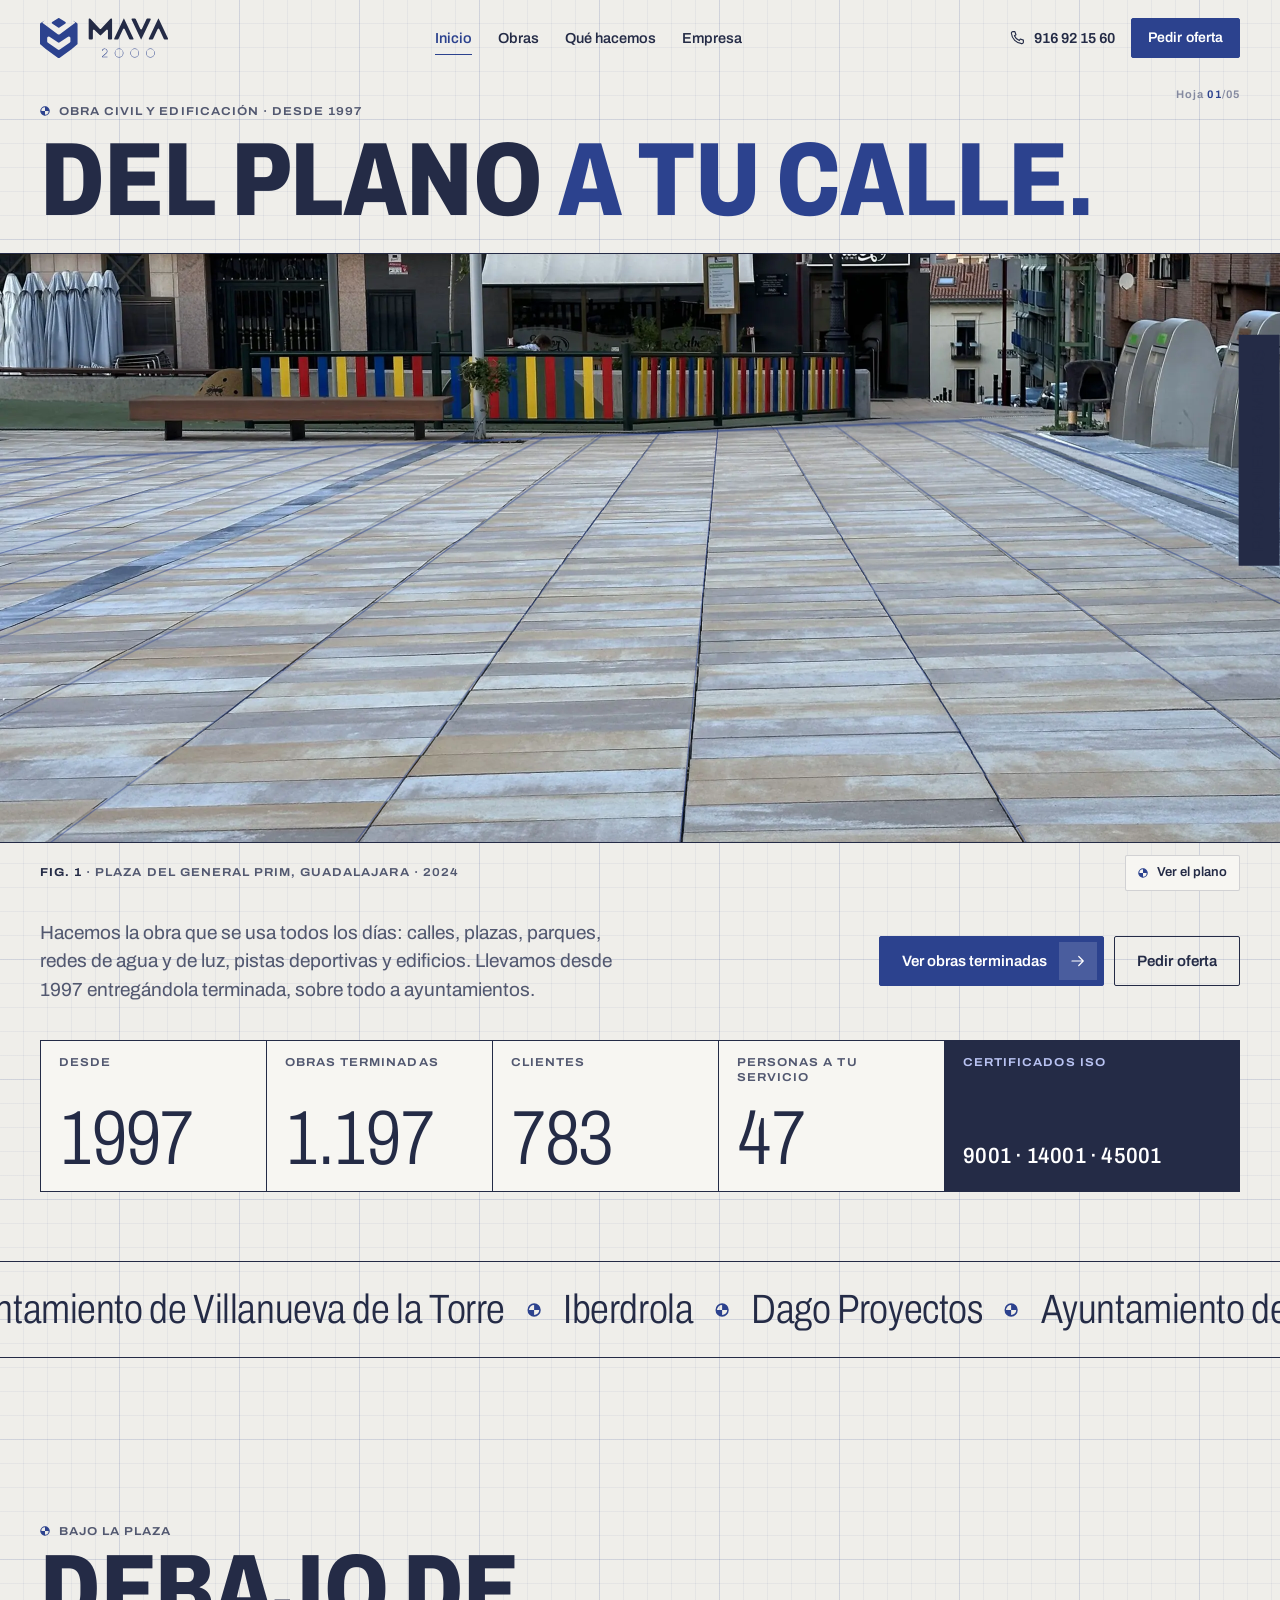
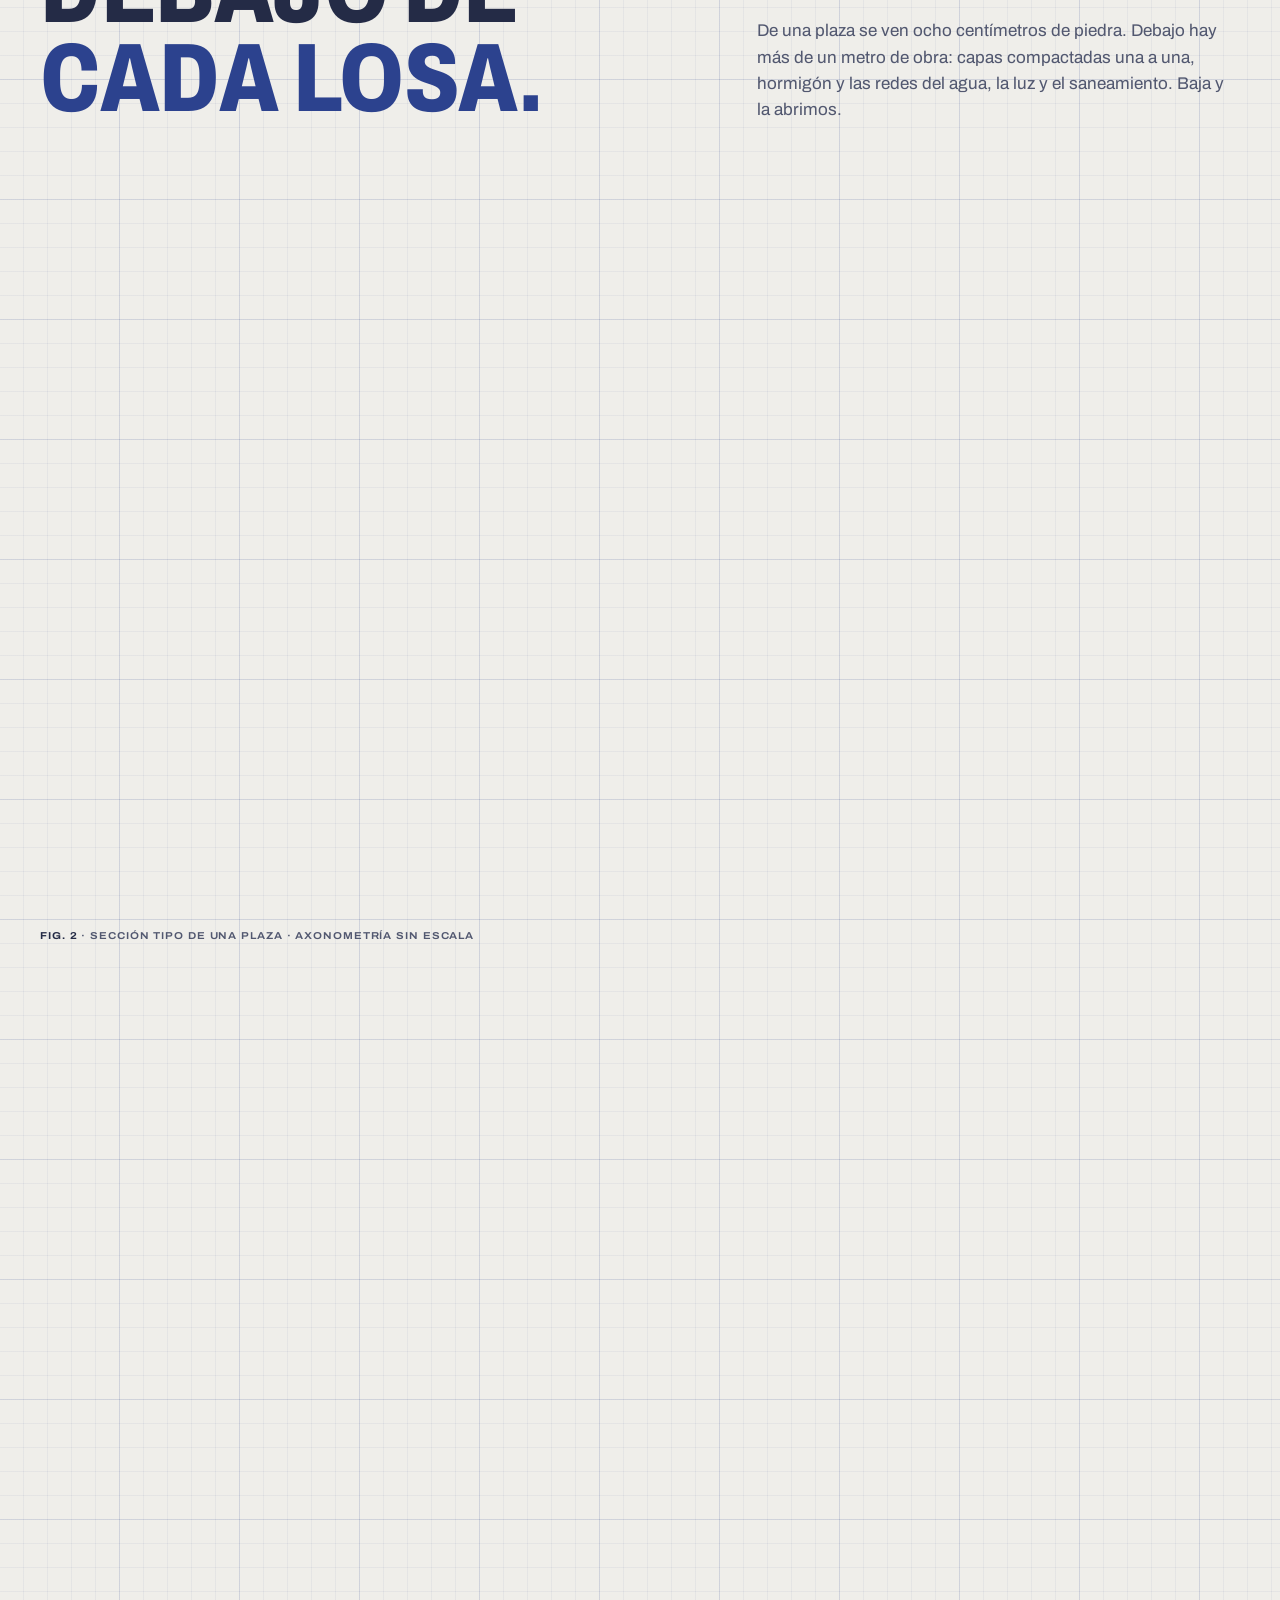
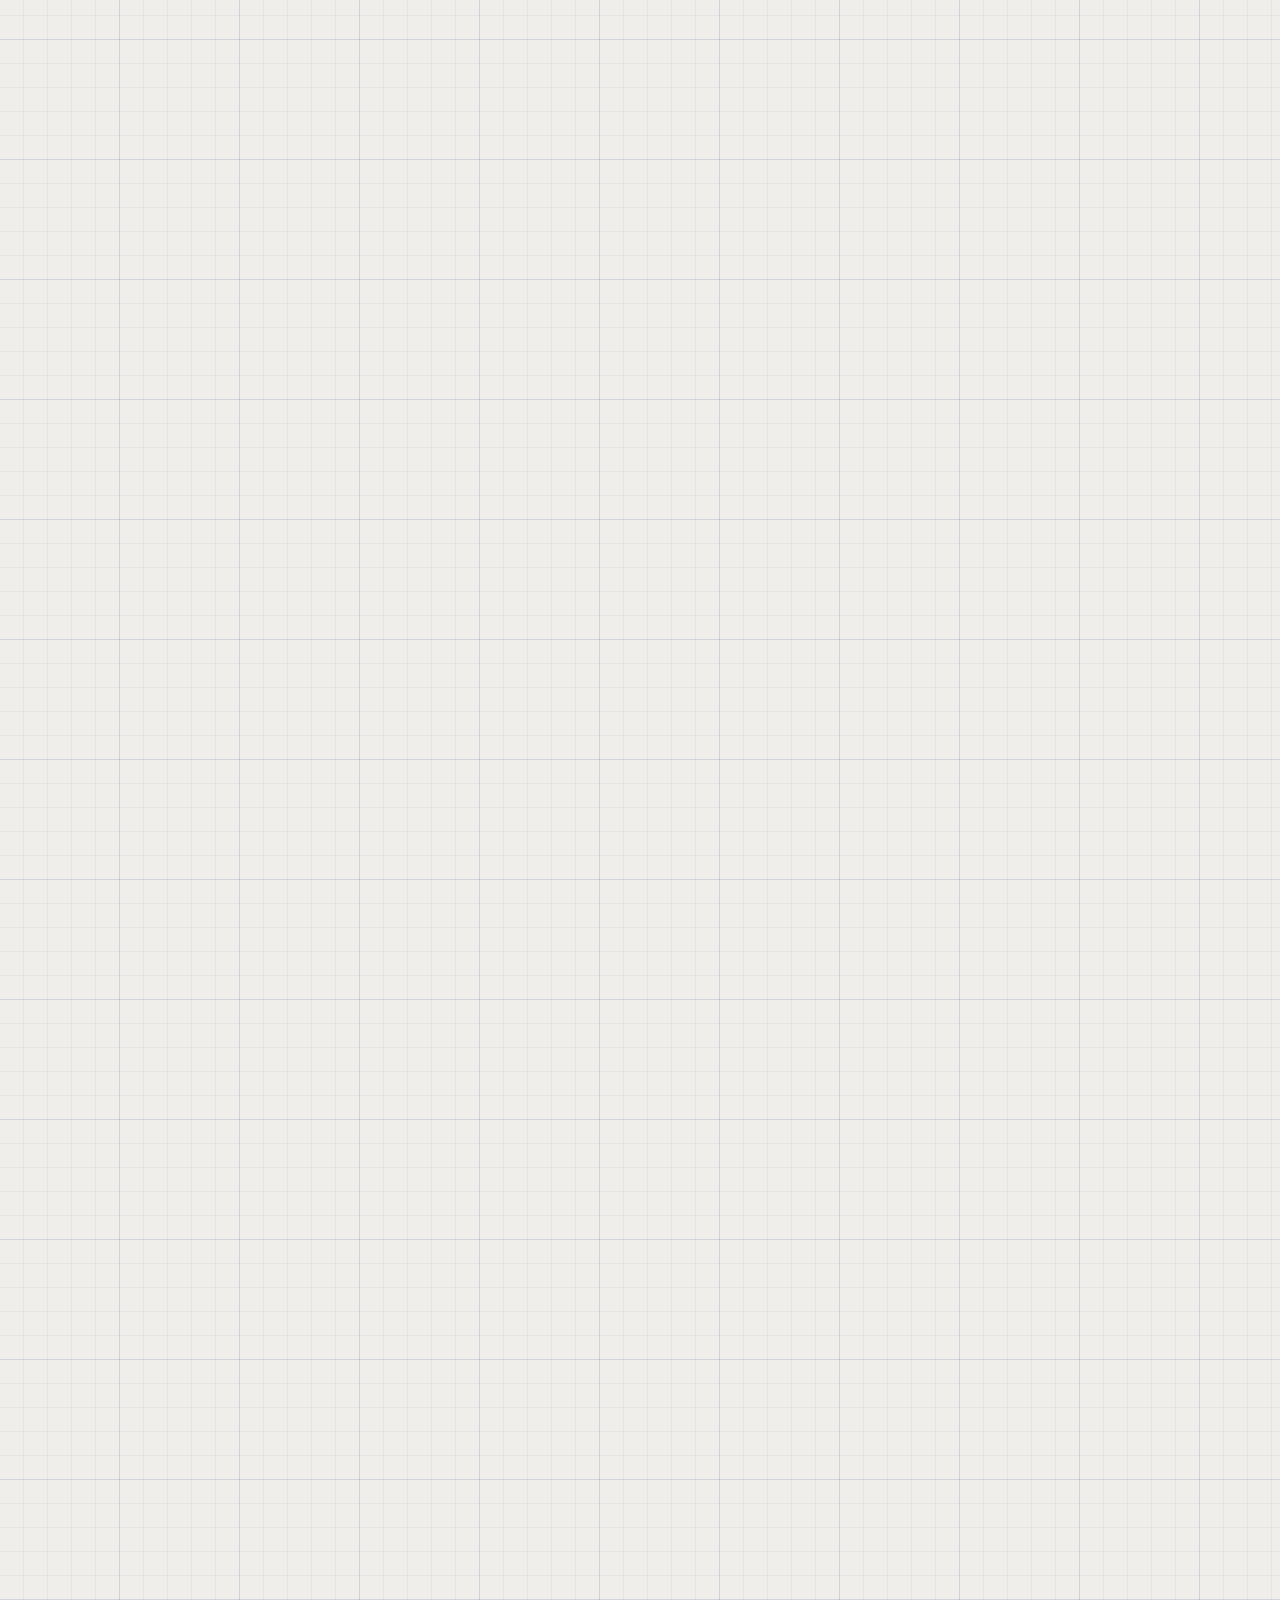
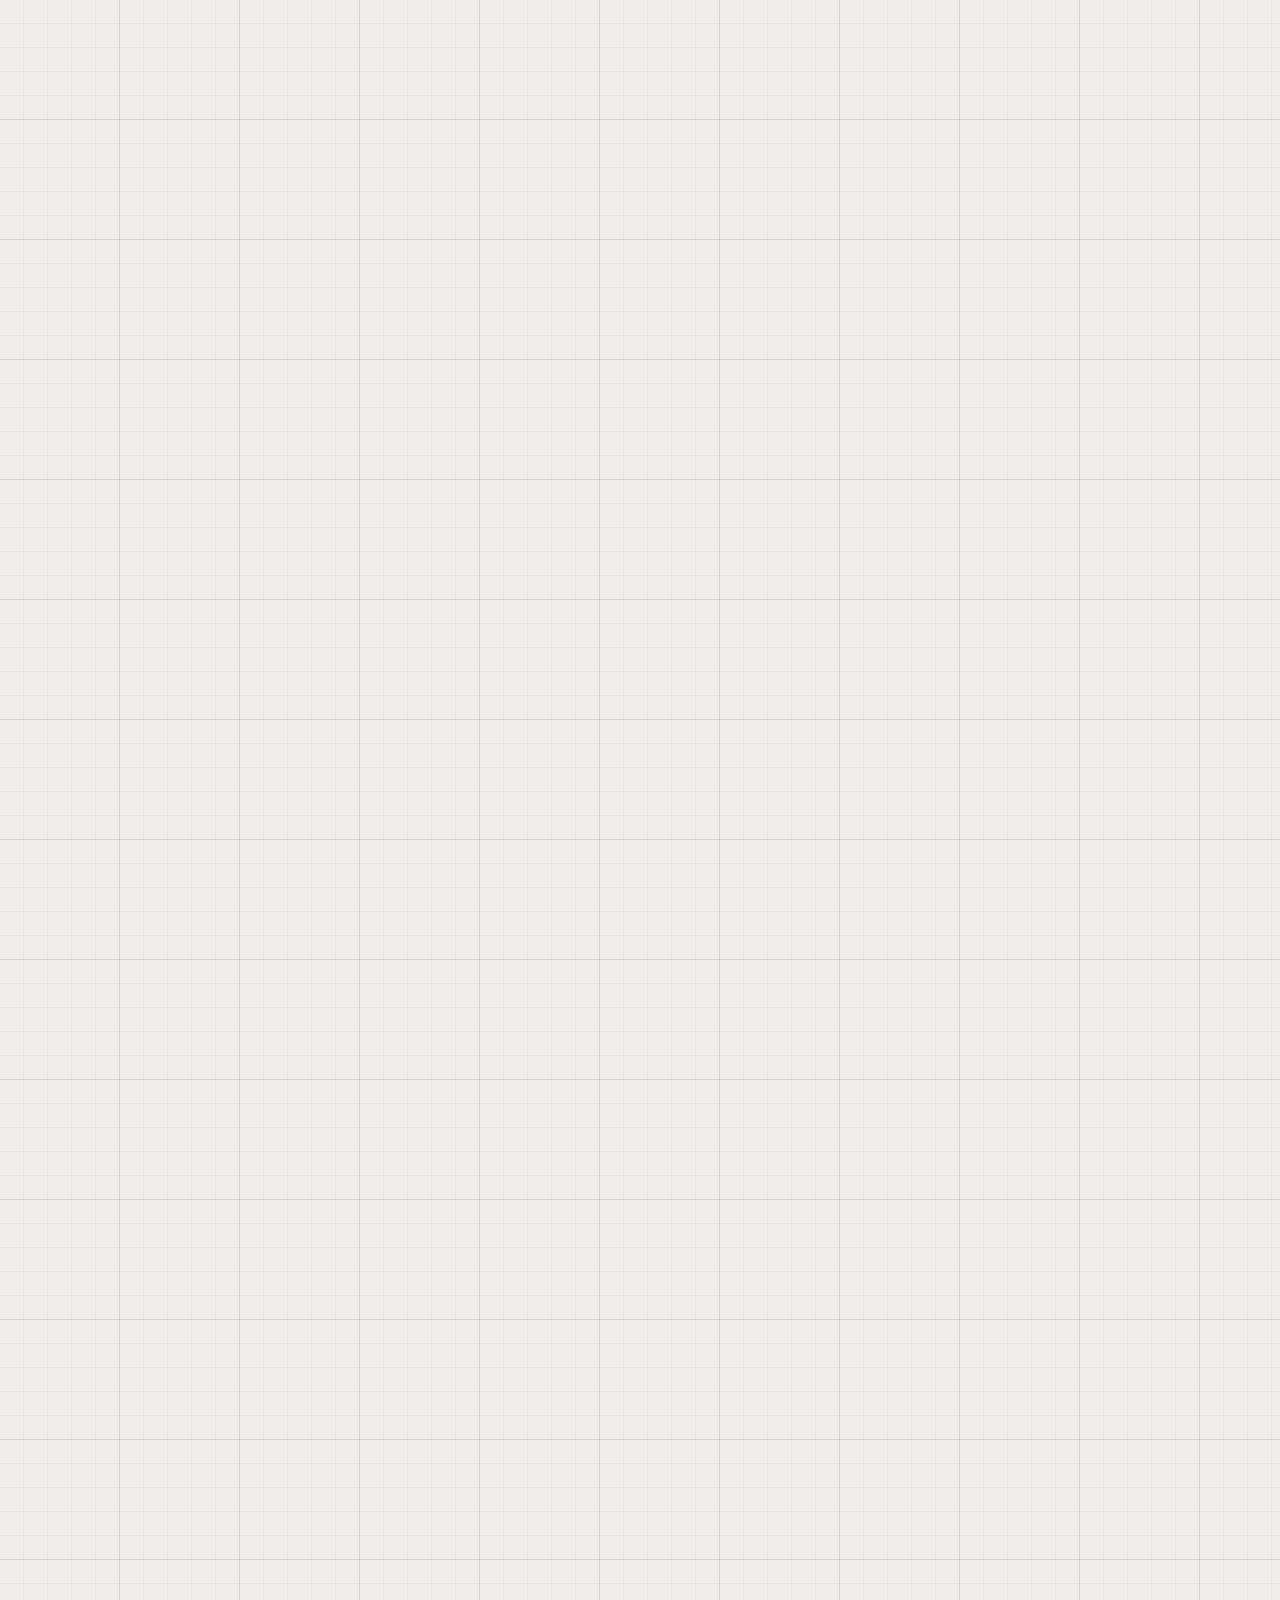
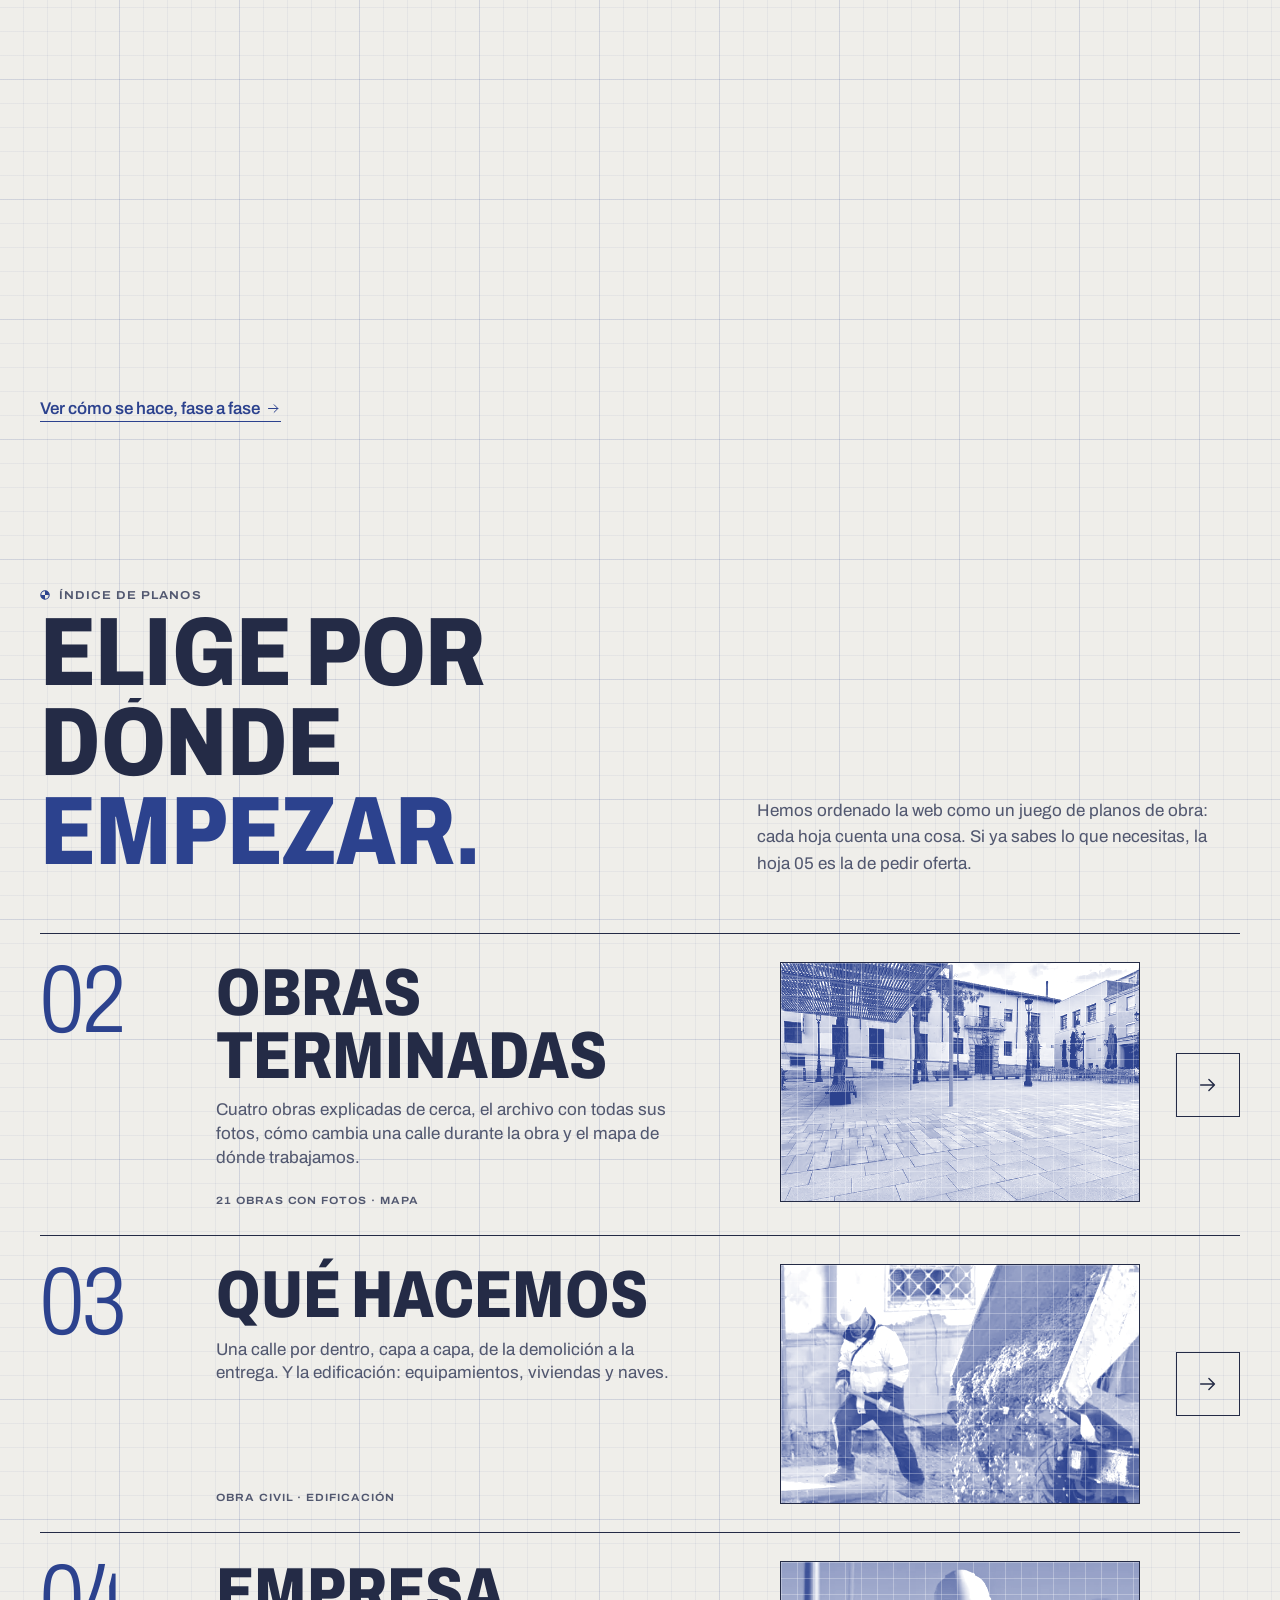
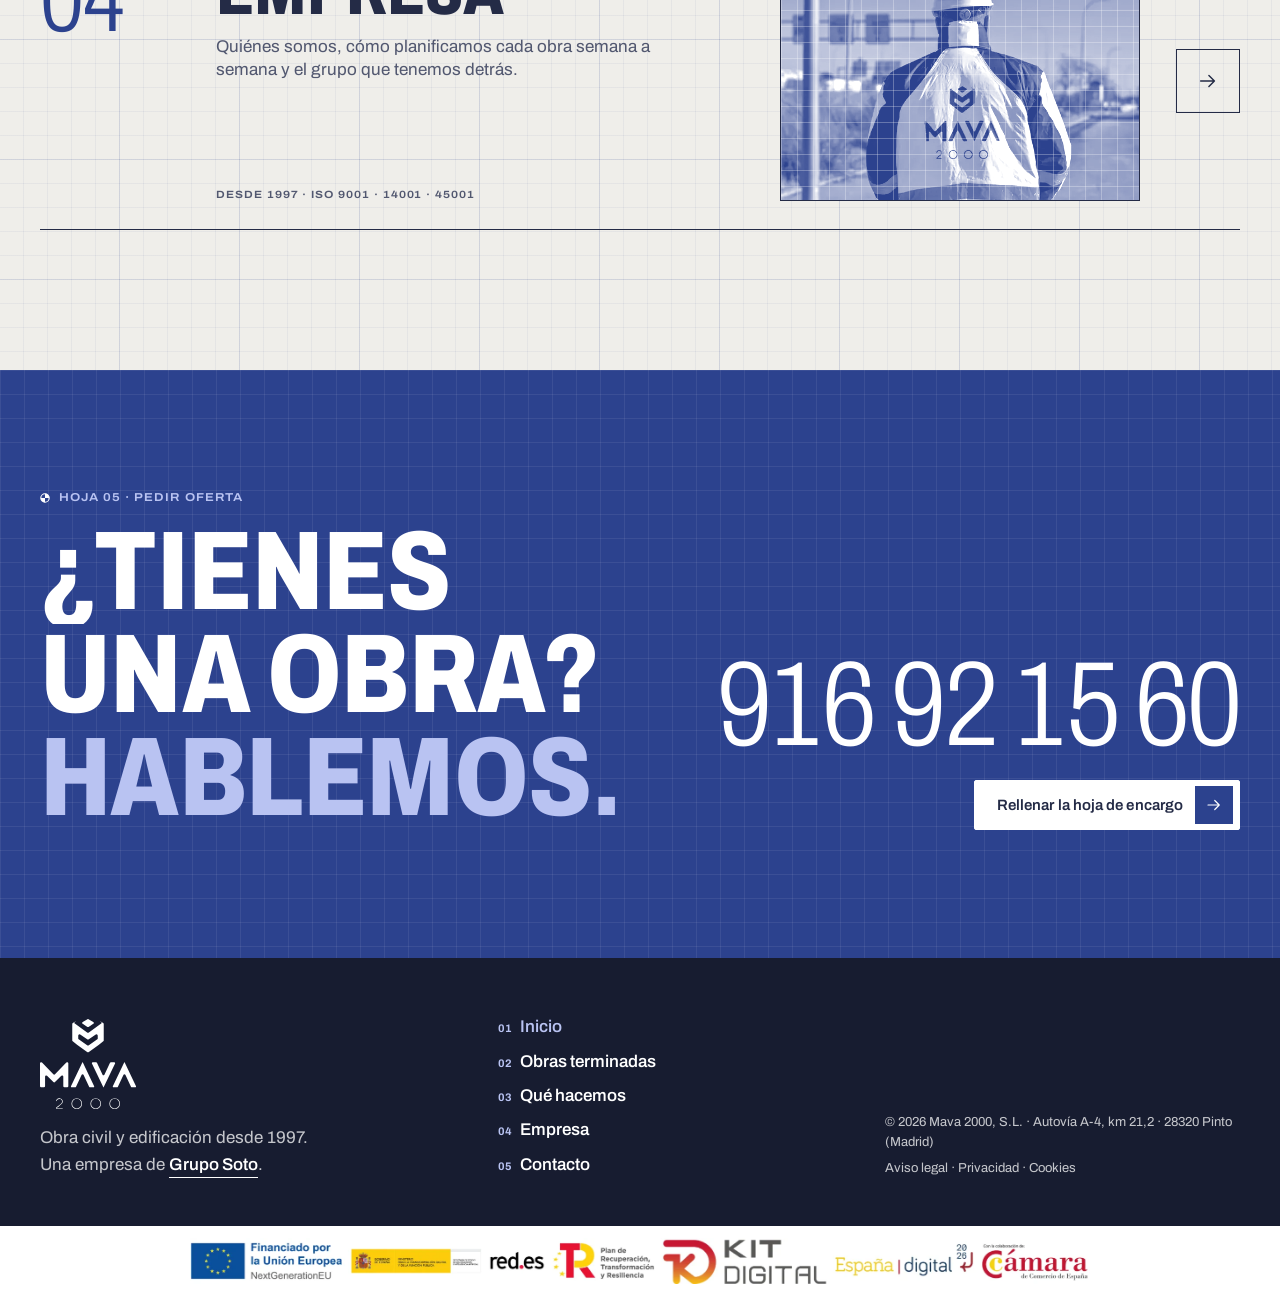
==== index.html @ c4755d5b "Versión de prueba de la web de Mava 2000 (8821bcc)" ====
<!doctype html>
<html lang="es">
<head>
  <meta charset="utf-8">
  <meta name="viewport" content="width=device-width, initial-scale=1, viewport-fit=cover">
  <meta name="robots" content="noindex, nofollow">
  <title>Obra civil y edificación desde 1997 | Mava 2000</title>
  <meta name="description" content="Constructora de obra civil y edificación desde 1997: urbanización de calles y plazas, redes de agua y electricidad, parques, instalaciones deportivas y edificios. Más de 1.197 obras terminadas. ISO 9001, 14001 y 45001.">
  <meta name="theme-color" content="#EFEEEA">
  <script>
    // Enlaces de cuando la web era una sola página (mava2000.es/#obras…): llevan a su hoja nueva
    (function () {
      var h = { obras: 'obras.html', relacion: 'obras.html#relacion', cambio: 'obras.html#cambio', donde: 'obras.html#donde', calle: 'servicios.html', edificacion: 'servicios.html#edificacion', mava: 'empresa.html', metodo: 'empresa.html#metodo', grupo: 'empresa.html#grupo', contacto: 'contacto.html' }[location.hash.slice(1)];
      if (h) location.replace(h);
    })();
  </script>
  <meta property="og:type" content="website">
  <meta property="og:locale" content="es_ES">
  <meta property="og:site_name" content="Mava 2000">
  <meta property="og:url" content="https://grupo-soto.github.io/mava2000/">
  <meta property="og:title" content="Mava 2000 · Del plano a tu calle">
  <meta property="og:description" content="Obra civil y edificación desde 1997. Calles, plazas, parques, redes y edificios, sobre todo para ayuntamientos. Más de 1.197 obras terminadas.">
  <meta property="og:image" content="https://grupo-soto.github.io/mava2000/assets/img/og.jpg">
  <meta property="og:image:width" content="1200">
  <meta property="og:image:height" content="630">
  <meta name="twitter:card" content="summary_large_image">
  <link rel="icon" href="favicon.svg" type="image/svg+xml">
  <link rel="icon" href="favicon-32.png" sizes="32x32" type="image/png">
  <link rel="apple-touch-icon" href="apple-touch-icon.png">
  <link rel="manifest" href="site.webmanifest">
  <link rel="preload" href="assets/marca/fuentes/archivo-normal-latin.woff2" as="font" type="font/woff2" crossorigin>
  <link rel="preload" href="assets/img/portada-plaza-m.webp" as="image" media="(max-width: 1023px)">
  <link rel="preload" href="assets/img/portada-plaza.webp" as="image" media="(min-width: 1024px)">
  <link rel="stylesheet" href="assets/marca/fuentes/fuentes.css">
  <link rel="stylesheet" href="assets/marca/colores.css">
  <link rel="stylesheet" href="assets/css/style.css">
  <script>
    // Oculta lo que se anima al entrar solo si hay JS y movimiento; si app.js no arranca, todo se ve igual.
    if (!matchMedia('(prefers-reduced-motion: reduce)').matches) {
      document.documentElement.classList.add('anim');
      setTimeout(function () { if (!window.__rs) document.documentElement.classList.remove('anim'); }, 2500);
    }
  </script>
  <script type="application/ld+json">
  {
    "@context": "https://schema.org",
    "@type": "GeneralContractor",
    "@id": "https://mava2000.es/#empresa",
    "name": "Mava 2000",
    "legalName": "Mava 2000, S.L.",
    "taxID": "B81628687",
    "foundingDate": "1997",
    "url": "https://mava2000.es/",
    "logo": "https://mava2000.es/icono-512.png",
    "image": "https://mava2000.es/assets/img/og.jpg",
    "description": "Constructora de obra civil y edificación: urbanización y pavimentación, redes de abastecimiento, saneamiento y canalizaciones, parques y espacios públicos, instalaciones deportivas, demoliciones y edificación.",
    "telephone": "+34916921560",
    "email": "oficina.mava@gruposoto.net",
    "address": { "@type": "PostalAddress", "streetAddress": "Autovía A-4, km 21,200", "postalCode": "28320", "addressLocality": "Pinto", "addressRegion": "Madrid", "addressCountry": "ES" },
    "areaServed": [{ "@type": "AdministrativeArea", "name": "Comunidad de Madrid" }, { "@type": "AdministrativeArea", "name": "Provincia de Guadalajara" }],
    "parentOrganization": { "@type": "Organization", "name": "Grupo Soto", "url": "https://gruposoto.net/" },
    "hasCredential": [
      { "@type": "EducationalOccupationalCredential", "name": "ISO 9001 · Gestión de la calidad" },
      { "@type": "EducationalOccupationalCredential", "name": "ISO 14001 · Gestión ambiental" },
      { "@type": "EducationalOccupationalCredential", "name": "ISO 45001 · Seguridad y salud en el trabajo" }
    ]
  }
  </script>
</head>
<body data-pagina="inicio">
  <a class="saltar" href="#contenido">Ir al contenido</a>

  <!-- parcial:iconos -->
  <svg width="0" height="0" style="position:absolute" aria-hidden="true">
    <symbol id="i-flecha" viewBox="0 0 24 24"><path d="M4 12h15M13 6l6 6-6 6" fill="none" stroke="currentColor" stroke-width="1.6" stroke-linecap="round" stroke-linejoin="round"/></symbol>
    <symbol id="i-abajo" viewBox="0 0 24 24"><path d="M12 4v15M6 13l6 6 6-6" fill="none" stroke="currentColor" stroke-width="1.6" stroke-linecap="round" stroke-linejoin="round"/></symbol>
    <symbol id="i-fuera" viewBox="0 0 24 24"><path d="M8 16 16 8M9 8h7v7" fill="none" stroke="currentColor" stroke-width="1.6" stroke-linecap="round" stroke-linejoin="round"/></symbol>
    <symbol id="i-cerrar" viewBox="0 0 24 24"><path d="m6 6 12 12M18 6 6 18" fill="none" stroke="currentColor" stroke-width="1.6" stroke-linecap="round"/></symbol>
    <symbol id="i-izq" viewBox="0 0 24 24"><path d="M20 12H5M11 6l-6 6 6 6" fill="none" stroke="currentColor" stroke-width="1.6" stroke-linecap="round" stroke-linejoin="round"/></symbol>
    <symbol id="i-tel" viewBox="0 0 24 24"><path d="M6.6 3.5h2.6l1.4 4.1-2 1.3a12 12 0 0 0 6.5 6.5l1.3-2 4.1 1.4v2.6A2 2 0 0 1 18.4 19.5 15.4 15.4 0 0 1 4.5 5.6a2 2 0 0 1 2.1-2.1Z" fill="none" stroke="currentColor" stroke-width="1.5" stroke-linejoin="round"/></symbol>
    <symbol id="i-correo" viewBox="0 0 24 24"><rect x="3.5" y="5.5" width="17" height="13" rx="1.5" fill="none" stroke="currentColor" stroke-width="1.5"/><path d="m4 6.5 8 6.5 8-6.5" fill="none" stroke="currentColor" stroke-width="1.5" stroke-linejoin="round"/></symbol>
    <symbol id="i-pin" viewBox="0 0 24 24"><path d="M12 21s-6.5-5.6-6.5-11A6.5 6.5 0 0 1 18.5 10c0 5.4-6.5 11-6.5 11Z" fill="none" stroke="currentColor" stroke-width="1.5" stroke-linejoin="round"/><circle cx="12" cy="10" r="2.3" fill="none" stroke="currentColor" stroke-width="1.5"/></symbol>
    <!-- diana de replanteo: el punto que marca el topógrafo en obra; va delante de las etiquetas -->
    <symbol id="i-diana" viewBox="0 0 10 10"><circle cx="5" cy="5" r="4.2" fill="none" stroke="currentColor" stroke-width="1.1"/><path d="M5 5V.8A4.2 4.2 0 0 1 9.2 5ZM5 5v4.2A4.2 4.2 0 0 1 .8 5Z" fill="currentColor"/></symbol>
  </svg>
  <!-- /parcial:iconos -->

  <!-- parcial:barra -->
  <header class="barra">
    <div class="barra__dentro">
      <a class="barra__logo" href="index.html" aria-label="Mava 2000, ir al inicio">
        <img src="assets/marca/logos/mava2000-horizontal.svg" alt="Mava 2000" width="150" height="40">
      </a>
      <nav class="barra__nav" aria-label="Páginas">
        <a href="index.html" aria-current="page">Inicio</a>
        <a href="obras.html">Obras</a>
        <a href="servicios.html">Qué hacemos</a>
        <a href="empresa.html">Empresa</a>
      </nav>
      <div class="barra__acciones">
        <a class="barra__tel" href="tel:+34916921560"><svg class="ico" aria-hidden="true"><use href="#i-tel"/></svg><span>916 92 15 60</span></a>
        <a class="boton boton--lleno boton--s barra__cta" href="contacto.html"><span class="boton__txt">Pedir oferta</span></a>
        <button class="barra__menu" type="button" aria-expanded="false" aria-controls="menu"><span class="barra__menu-txt">Menú</span><span class="barra__menu-ico" aria-hidden="true"><i></i><i></i></span></button>
      </div>
    </div>
    <div class="barra__hoja" aria-hidden="true">Hoja <span>01</span>/05</div>
  </header>
  <!-- /parcial:barra -->

  <!-- parcial:menu -->
  <div class="menu" id="menu" aria-hidden="true">
    <nav class="menu__links" aria-label="Menú">
      <a href="index.html" aria-current="page" data-menu-cerrar><span>01</span>Inicio</a>
      <a href="obras.html" data-menu-cerrar><span>02</span>Obras terminadas</a>
      <a href="servicios.html" data-menu-cerrar><span>03</span>Qué hacemos</a>
      <a href="empresa.html" data-menu-cerrar><span>04</span>Empresa</a>
    </nav>
    <div class="menu__pie">
      <a class="boton boton--lleno boton--ancho" href="contacto.html" data-menu-cerrar><span class="boton__txt">Pedir oferta</span><span class="boton__flecha"><svg class="ico" aria-hidden="true"><use href="#i-flecha"/></svg></span></a>
      <a class="menu__dato" href="tel:+34916921560"><svg class="ico" aria-hidden="true"><use href="#i-tel"/></svg>916 92 15 60</a>
      <a class="menu__dato" href="mailto:oficina.mava@gruposoto.net"><svg class="ico" aria-hidden="true"><use href="#i-correo"/></svg>oficina.mava@gruposoto.net</a>
    </div>
  </div>
  <!-- /parcial:menu -->

  <main id="contenido">
    <!-- ============ PORTADA · Del plano a tu calle ============ -->
    <section class="portada" id="inicio">
      <div class="marco portada__texto">
        <p class="etq" data-entra><svg class="diana" aria-hidden="true"><use href="#i-diana"/></svg>Obra civil y edificación · Desde 1997</p>
        <h1 class="tit portada__tit"><span class="portada__l" data-linea>Del plano</span> <span class="portada__l cob" data-linea>a tu calle.</span></h1>
      </div>

      <figure class="vista" data-vista>
        <div class="vista__lienzo">
          <img class="vista__foto" src="assets/img/portada-plaza.webp" srcset="assets/img/portada-plaza-m.webp 1440w, assets/img/portada-plaza.webp 2560w" sizes="100vw" width="2560" height="1920" fetchpriority="high"
            alt="Plaza del General Prim, en Guadalajara, recién terminada: pavimento de losa en bandas, pérgola, banco y zona infantil.">
          <canvas class="vista__plano" aria-hidden="true"></canvas>
        </div>
        <figcaption class="marco vista__pie">
          <span class="etq"><b>Fig. 1</b> · Plaza del General Prim, Guadalajara · 2024</span>
          <button class="vista__boton" type="button" data-vista-boton aria-pressed="false"><svg class="diana" aria-hidden="true"><use href="#i-diana"/></svg><span>Ver el plano</span></button>
        </figcaption>
      </figure>

      <div class="marco portada__pie">
        <p class="portada__intro" data-entra>Hacemos la obra que se usa todos los días: calles, plazas, parques, redes de agua y de luz, pistas deportivas y edificios. Llevamos desde 1997 entregándola terminada, sobre todo a ayuntamientos.</p>
        <div class="portada__ctas" data-entra>
          <a class="boton boton--lleno" href="obras.html"><span class="boton__txt">Ver obras terminadas</span><span class="boton__flecha"><svg class="ico" aria-hidden="true"><use href="#i-flecha"/></svg></span></a>
          <a class="boton" href="contacto.html"><span class="boton__txt">Pedir oferta</span></a>
        </div>
      </div>

      <!-- Cajetín: los datos de la empresa como la tabla de rotulación de un plano -->
      <dl class="marco cajetin" aria-label="Mava 2000 en cifras">
        <div class="cajetin__c"><dt class="etq">Desde</dt><dd class="cifra" data-cuenta="1997" data-desde="1997">1997</dd></div>
        <div class="cajetin__c"><dt class="etq">Obras terminadas</dt><dd class="cifra" data-cuenta="1197">1.197</dd></div>
        <div class="cajetin__c"><dt class="etq">Clientes</dt><dd class="cifra" data-cuenta="783">783</dd></div>
        <div class="cajetin__c"><dt class="etq">Personas a tu servicio</dt><dd class="cifra" data-cuenta="47">47</dd></div>
        <div class="cajetin__c cajetin__c--macizo"><dt class="etq">Certificados ISO</dt><dd class="cajetin__iso">9001 · 14001 · 45001</dd></div>
      </dl>

      <!-- Para quién trabajamos: corre sola y se acelera con el scroll -->
      <div class="confian" aria-label="Han confiado en nosotros">
        <p class="marco etq"><svg class="diana" aria-hidden="true"><use href="#i-diana"/></svg>Han confiado en nosotros</p>
        <div class="confian__cinta" data-cinta>
          <ul class="confian__fila">
            <li>Ayuntamiento de Guadalajara</li><li>Ayuntamiento de Boadilla del Monte</li><li>Ayuntamiento de Alcalá de Henares</li>
            <li>Ayuntamiento de Valdemorillo</li><li>Ayuntamiento de Villalbilla</li><li>Ayuntamiento de San Martín de la Vega</li>
            <li>Ayuntamiento de Orusco de Tajuña</li><li>Ayuntamiento de Buitrago del Lozoya</li><li>Ayuntamiento de Villanueva de la Torre</li>
            <li>Iberdrola</li><li>Dago Proyectos</li>
          </ul>
        </div>
      </div>
    </section>

    <!-- ============ BAJO LA PLAZA: la sección tipo en 3D, del plano a la obra y en despiece ============ -->
    <section class="bajo" id="bajo" aria-labelledby="bajo-tit">
      <header class="marco cab cab--fila">
        <div>
          <p class="etq cab__etq"><svg class="diana" aria-hidden="true"><use href="#i-diana"/></svg>Bajo la plaza</p>
          <h2 class="tit cab__tit" id="bajo-tit" data-titulo>Debajo de <span class="cob">cada losa.</span></h2>
        </div>
        <p class="cab__txt" data-entra>De una plaza se ven ocho centímetros de piedra. Debajo hay más de un metro de obra: capas compactadas una a una, hormigón y las redes del agua, la luz y el saneamiento. Baja y la abrimos.</p>
      </header>
      <div class="bajo__pista" data-bajo>
        <div class="bajo__fijo">
          <figure class="marco bajo__escena">
            <div class="bajo__lienzo" data-bajo-lienzo role="img" aria-label="Sección tipo de una plaza en axonometría: losa de granito, mortero, solera de hormigón, zahorra, relleno con las redes de saneamiento, agua, electricidad y telecomunicaciones, y terreno natural."></div>
            <svg class="bajo__lineas" data-bajo-lineas aria-hidden="true"></svg>
            <ol class="bajo__refs" data-bajo-refs aria-hidden="true"></ol>
            <img class="bajo__quieta" src="assets/img/bajo-despiece.webp" width="788" height="666" loading="lazy" decoding="async" alt="">
            <figcaption class="bajo__fig etq"><b>Fig. 2</b> · Sección tipo de una plaza · Axonometría sin escala</figcaption>
          </figure>
        </div>
      </div>
      <div class="marco bajo__pie">
        <a class="enlace" href="servicios.html">Ver cómo se hace, fase a fase<svg class="ico" aria-hidden="true"><use href="#i-flecha"/></svg></a>
      </div>
    </section>

    <!-- ============ ÍNDICE DE PLANOS: cada hoja es una página ============ -->
    <section class="indice" aria-labelledby="indice-tit">
      <header class="marco cab cab--fila">
        <div>
          <p class="etq cab__etq"><svg class="diana" aria-hidden="true"><use href="#i-diana"/></svg>Índice de planos</p>
          <h2 class="tit cab__tit" id="indice-tit" data-titulo>Elige por dónde <span class="cob">empezar.</span></h2>
        </div>
        <p class="cab__txt" data-entra>Hemos ordenado la web como un juego de planos de obra: cada hoja cuenta una cosa. Si ya sabes lo que necesitas, la hoja 05 es la de pedir oferta.</p>
      </header>
      <ol class="marco indice__lista">
        <li class="indice__i" data-entra>
          <a class="hojita" href="obras.html">
            <span class="hojita__foto"><img src="assets/img/obras/plazas-guadalajara-01-p.webp" width="640" height="435" loading="lazy" alt="Plaza del General Prim, en Guadalajara, terminada."></span>
            <span class="hojita__n cifra">02</span>
            <b class="hojita__tit">Obras terminadas</b>
            <span class="hojita__txt">Cuatro obras explicadas de cerca, el archivo con todas sus fotos, cómo cambia una calle durante la obra y el mapa de dónde trabajamos.</span>
            <span class="hojita__meta etq">21 obras con fotos · Mapa</span>
            <span class="hojita__ir" aria-hidden="true"><svg class="ico"><use href="#i-flecha"/></svg></span>
          </a>
        </li>
        <li class="indice__i" data-entra>
          <a class="hojita" href="servicios.html">
            <span class="hojita__foto"><img src="assets/img/equipo/112-p.webp" width="427" height="640" loading="lazy" alt="Un dúmper vierte hormigón en la zanja mientras un operario lo extiende."></span>
            <span class="hojita__n cifra">03</span>
            <b class="hojita__tit">Qué hacemos</b>
            <span class="hojita__txt">Una calle por dentro, capa a capa, de la demolición a la entrega. Y la edificación: equipamientos, viviendas y naves.</span>
            <span class="hojita__meta etq">Obra civil · Edificación</span>
            <span class="hojita__ir" aria-hidden="true"><svg class="ico"><use href="#i-flecha"/></svg></span>
          </a>
        </li>
        <li class="indice__i" data-entra>
          <a class="hojita" href="empresa.html">
            <span class="hojita__foto"><img src="assets/img/equipo/037-p.webp" width="640" height="427" loading="lazy" alt="Encargado de Mava 2000 de espaldas, con la chaqueta de la empresa."></span>
            <span class="hojita__n cifra">04</span>
            <b class="hojita__tit">Empresa</b>
            <span class="hojita__txt">Quiénes somos, cómo planificamos cada obra semana a semana y el grupo que tenemos detrás.</span>
            <span class="hojita__meta etq">Desde 1997 · ISO 9001 · 14001 · 45001</span>
            <span class="hojita__ir" aria-hidden="true"><svg class="ico"><use href="#i-flecha"/></svg></span>
          </a>
        </li>
      </ol>
    </section>

    <!-- parcial:llamada -->
    <section class="llamada" aria-labelledby="llamada-tit">
      <div class="marco llamada__dentro">
        <div class="llamada__cab">
          <p class="etq"><svg class="diana" aria-hidden="true"><use href="#i-diana"/></svg>Hoja 05 · Pedir oferta</p>
          <h2 class="tit llamada__tit" id="llamada-tit" data-titulo>¿Tienes una obra? <span>Hablemos.</span></h2>
        </div>
        <div class="llamada__acciones">
          <a class="llamada__tel" href="tel:+34916921560" data-cifras>916 92 15 60</a>
          <a class="boton boton--blanco" href="contacto.html"><span class="boton__txt">Rellenar la hoja de encargo</span><span class="boton__flecha"><svg class="ico" aria-hidden="true"><use href="#i-flecha"/></svg></span></a>
        </div>
      </div>
    </section>
    <!-- /parcial:llamada -->
  </main>

  <!-- parcial:pie -->
  <footer class="pie">
    <div class="marco pie__dentro">
      <div class="pie__marca">
        <img src="assets/marca/logos/mava2000-blanco.svg" alt="Mava 2000" width="120" height="114" loading="lazy">
        <p>Obra civil y edificación desde 1997.<br>Una empresa de <a class="enlace" href="https://gruposoto.net/" target="_blank" rel="noopener">Grupo Soto</a>.</p>
      </div>
      <nav class="pie__nav" aria-label="Pie">
        <a href="index.html" aria-current="page"><span>01</span>Inicio</a>
        <a href="obras.html"><span>02</span>Obras terminadas</a>
        <a href="servicios.html"><span>03</span>Qué hacemos</a>
        <a href="empresa.html"><span>04</span>Empresa</a>
        <a href="contacto.html"><span>05</span>Contacto</a>
      </nav>
      <div class="pie__legal">
        <p>© <span data-ano>2026</span> Mava 2000, S.L. · Autovía A-4, km 21,2 · 28320 Pinto (Madrid)</p>
        <p><a href="legal.html">Aviso legal</a> · <a href="legal.html#privacidad">Privacidad</a> · <a href="legal.html#cookies">Cookies</a></p>
      </div>
    </div>
    <div class="pie__kit">
      <img src="assets/img/kit-digital.webp" width="2048" height="105" loading="lazy" alt="Financiado por la Unión Europea, NextGenerationEU. Gobierno de España, Ministerio para la Transformación Digital y de la Función Pública. Red.es. Plan de Recuperación, Transformación y Resiliencia. Kit Digital.">
    </div>
  </footer>
  <!-- /parcial:pie -->

  <!-- parcial:dock -->
  <nav class="dock" aria-label="Acciones rápidas">
    <a class="dock__b" href="tel:+34916921560"><svg class="ico" aria-hidden="true"><use href="#i-tel"/></svg>Llamar</a>
    <a class="dock__b dock__b--lleno" href="contacto.html">Pedir oferta<svg class="ico" aria-hidden="true"><use href="#i-flecha"/></svg></a>
  </nav>
  <!-- /parcial:dock -->

  <script src="assets/js/inicio.js" defer></script>
  <script src="revision.js" data-web="Mava 2000" data-clave="mava2000" defer></script>
</body>
</html>
---- assets/marca/fuentes/fuentes.css ----
/* Tipografía corporativa: Archivo (variable, licencia OFL) */
@font-face {
  font-family: 'Archivo';
  font-style: normal;
  font-weight: 100 900;
  font-stretch: 62% 125%;
  font-display: swap;
  src: url(archivo-normal-latin.woff2) format('woff2');
  unicode-range: U+0000-00FF, U+0131, U+0152-0153, U+02BB-02BC, U+02C6, U+02DA, U+02DC, U+0304, U+0308, U+0329, U+2000-206F, U+20AC, U+2122, U+2191, U+2193, U+2212, U+2215, U+FEFF, U+FFFD;
}
---- assets/marca/colores.css ----
/* Generado desde marca/colores.json con «npm run marca». No editar aquí: cambia el JSON. */
:root {
  /* Grupo Soto */
  --gs-pizarra: #172124;
  --gs-piedra: #BFB9B4;
  --gs-fondo: #F5F4F1;
  --gs-accion: #D2501A;
  /* Empresas */
  --co-mava2000: #6E72E8; /* Mava 2000 */
  --co-mava2000-tinta: #242B46;
  --co-mava2000-accion: #2C428E;
  --co-soto-ecotrans: #A2CD3F; /* Soto-Ecotrans */
  --co-soto-ecotrans-tinta: #404041;
  --co-soto-ecotrans-accion: #557A17;
  --co-reciclados-soto: #82AC3D; /* Reciclados Soto */
  --co-reciclados-soto-tinta: #3F3E3E;
  --co-reciclados-soto-accion: #4F7623;
  --co-stam: #3F6FE0; /* Stam */
  --co-zentromachine: #F14704; /* Zentromachine */
  --co-zentromachine-tinta: #1C1E21;
  --co-zentromachine-accion: #C93A03;
  --co-orbita: #1E9E94; /* Órbita */
  --co-reverso: #B0D07A; /* Reverso */
  --co-reverso-tinta: #222F1E;
  --co-reverso-accion: #47782C;
  --co-guica: #1D93D1; /* Guica */
  --co-evorabeja: #B8924F; /* Évora Beja */
}
---- assets/css/style.css ----
/* Mava 2000 · obra civil y edificación
   Primero el móvil: base para ~390 px, @media (min-width: 640px) y (min-width: 1024px).

   Concepto «Del plano a tu calle» (identidad en piezas/mava2000/00 Identidad Mava/LEEME.md):
   la web es un juego de planos de obra, una hoja por página (01 Inicio … 05 Pedir oferta). Papel con retícula milimetrada, el cobalto del logo como único
   acento (lo dibujado, lo que se señala) y el color real de los materiales en las fotos y en el corte.
   Recursos fijos: el cajetín (tabla de rotulación), las referencias numeradas y el paso de plano a obra.
   Superficies planas con líneas finas; sin cristal, brillos, sombras de color ni degradados.

   Tipografía: solo Archivo, en tres voces.
   - titular: mayúsculas 800 al 80 % de ancho, interlineado .92; la segunda línea en cobalto;
   - texto: 420;
   - etiqueta: mayúsculas 650 al 112 %, tracking 9 %, con la diana de replanteo cobalto delante (el punto que marca el topógrafo en obra).
   Cifras finas (300 al 75 %) y tabulares. */

:root {
  --papel: #EFEEEA;
  --papel-2: #F7F6F2;
  --blanco: #FFFFFF;
  --cobalto: var(--co-mava2000-accion, #2C428E);
  --marino: var(--co-mava2000-tinta, #242B46);
  --noche: #171C30;
  --lavanda: #B9C3F2;
  --tinta: var(--marino);
  --tinta-2: #525870;
  --tinta-3: #858AA0;
  --linea: rgba(36, 43, 70, .18);
  --linea-2: rgba(36, 43, 70, .09);
  --ret: rgba(44, 66, 142, .055);
  --ret-2: rgba(44, 66, 142, .11);
  --ease: cubic-bezier(.2, .8, .2, 1);
  --barra: 64px;
  --gutter: 16px;
  color-scheme: light;
}

*, *::before, *::after { box-sizing: border-box; }
html { -webkit-text-size-adjust: 100%; background: var(--papel); scroll-padding-top: var(--barra); }
html.lenis, html.lenis body { height: auto; }
.lenis.lenis-stopped { overflow: hidden; }
body {
  margin: 0; color: var(--tinta);
  font-family: 'Archivo', system-ui, sans-serif; font-weight: 420; font-size: 16px; line-height: 1.55;
  -webkit-font-smoothing: antialiased; text-rendering: optimizeLegibility; overflow-x: clip;
  /* papel de plano: retícula de 24 px con línea maestra cada 120 */
  background-color: var(--papel);
  background-image:
    linear-gradient(var(--ret-2) 1px, transparent 1px), linear-gradient(90deg, var(--ret-2) 1px, transparent 1px),
    linear-gradient(var(--ret) 1px, transparent 1px), linear-gradient(90deg, var(--ret) 1px, transparent 1px);
  background-size: 120px 120px, 120px 120px, 24px 24px, 24px 24px;
  background-position: -1px -1px;
}
body.is-bloqueado { overflow: hidden; }
img, svg, canvas { display: block; max-width: 100%; }
a { color: inherit; text-decoration: none; }
button, input, select, textarea { font: inherit; color: inherit; }
h1, h2, h3, p, figure, dl, dd { margin: 0; }
ul, ol { list-style: none; margin: 0; padding: 0; }
fieldset { border: 0; margin: 0; padding: 0; min-width: 0; }
b, strong { font-weight: 640; }
:focus-visible { outline: 2px solid var(--cobalto); outline-offset: 3px; border-radius: 2px; }
::selection { background: var(--lavanda); color: var(--marino); }
.ico { width: 18px; height: 18px; flex: none; }
.oculto { position: absolute; width: 1px; height: 1px; overflow: hidden; clip-path: inset(50%); white-space: nowrap; }
.saltar { position: absolute; left: 12px; top: -60px; z-index: 300; padding: 10px 16px; background: var(--marino); color: #fff; }
.saltar:focus { top: 12px; }

.marco { width: min(100% - 2 * var(--gutter), 1360px); margin-inline: auto; }

/* ------------------------------------------------------------------ */
/* Voces                                                               */
/* ------------------------------------------------------------------ */
.tit {
  font-weight: 800; font-stretch: 80%; text-transform: uppercase; line-height: .92; letter-spacing: -.005em;
  color: var(--marino); text-wrap: balance;
}
.tit .cob, .cob { color: var(--cobalto); }
.etq {
  display: inline-flex; align-items: center; gap: 9px;
  font-size: 11.5px; font-weight: 650; font-stretch: 112%; text-transform: uppercase; letter-spacing: .09em; line-height: 1.3;
  color: var(--tinta-2);
}
.etq b { color: var(--marino); font-weight: 700; }
.diana { width: 10px; height: 10px; color: var(--cobalto); flex: none; }
.cifra { font-weight: 300; font-stretch: 75%; font-variant-numeric: tabular-nums; letter-spacing: -.02em; line-height: .9; }
.enlace { display: inline-flex; align-items: center; gap: 6px; color: var(--cobalto); font-weight: 560; background: linear-gradient(currentColor, currentColor) 0 100% / 100% 1px no-repeat; transition: background-size .45s var(--ease); }
.enlace:hover { background-size: 0 1px; background-position: 100% 100%; }
.enlace .ico { width: 15px; height: 15px; }

/* ------------------------------------------------------------------ */
/* Botones: contorno fino en marino; el principal, lleno en cobalto.   */
/* Al pasar el ratón el texto rueda y la flecha sale y vuelve a entrar. */
/* ------------------------------------------------------------------ */
.boton {
  display: inline-flex; align-items: center; justify-content: center; gap: 12px;
  min-height: 50px; padding: 0 22px; border-radius: 2px; border: 1px solid var(--marino);
  background: transparent; color: var(--marino); cursor: pointer;
  font-size: 15px; font-weight: 600; letter-spacing: .005em; white-space: nowrap;
  transition: background-color .35s var(--ease), color .35s var(--ease), border-color .35s var(--ease);
}
.boton:hover { background: var(--marino); color: #fff; }
.boton > .ico { width: 17px; height: 17px; }
.boton__txt { display: block; overflow: hidden; height: 1.3em; line-height: 1.3; }
.boton__rol { display: block; text-shadow: 0 1.3em 0 currentColor; transition: transform .55s var(--ease); }
.boton:hover .boton__rol { transform: translateY(-1.3em); }
.boton--lleno { background: var(--cobalto); border-color: var(--cobalto); color: #fff; }
.boton--lleno:hover { background: var(--marino); border-color: var(--marino); }
.boton--lleno:has(.boton__flecha) { padding-right: 6px; }
.boton__flecha { display: grid; place-items: center; width: 38px; height: 38px; background: rgba(255, 255, 255, .14); overflow: hidden; }
.boton:hover .boton__flecha .ico { animation: flecha .6s var(--ease); }
@keyframes flecha { 0% { transform: none; } 45% { transform: translateX(170%); } 46% { transform: translateX(-170%); } 100% { transform: none; } }
.boton--s { min-height: 40px; padding: 0 16px; font-size: 14px; }
.boton--ancho { width: 100%; justify-content: space-between; }

/* ------------------------------------------------------------------ */
/* Barra                                                               */
/* ------------------------------------------------------------------ */
.barra { position: fixed; inset: 0 0 auto; z-index: 100; height: var(--barra); transition: transform .5s var(--ease), background-color .35s, box-shadow .35s; }
.barra.is-solida { background: rgba(239, 238, 234, .94); box-shadow: 0 1px 0 var(--linea-2); }
.barra.is-oculta { transform: translateY(-100%); }
.barra__dentro { height: 100%; width: min(100% - 2 * var(--gutter), 1360px); margin-inline: auto; display: flex; align-items: center; justify-content: space-between; gap: 20px; }
.barra__logo img { height: 34px; width: auto; }
.barra__nav { display: none; }
.barra__acciones { display: flex; align-items: center; gap: 10px; }
.barra__tel, .barra__cta { display: none; }
.barra__menu { display: inline-flex; align-items: center; gap: 10px; min-height: 40px; padding: 0 4px 0 14px; border: 1px solid var(--linea); border-radius: 2px; background: transparent; cursor: pointer; font-size: 14px; font-weight: 600; }
.barra__menu-ico { position: relative; width: 32px; height: 32px; }
.barra__menu-ico i { position: absolute; left: 9px; right: 9px; height: 1.5px; background: currentColor; transition: transform .4s var(--ease); }
.barra__menu-ico i:first-child { top: 12px; } .barra__menu-ico i:last-child { top: 19px; }
.barra__menu[aria-expanded="true"] .barra__menu-ico i:first-child { transform: translateY(3.5px) rotate(45deg); }
.barra__menu[aria-expanded="true"] .barra__menu-ico i:last-child { transform: translateY(-3.5px) rotate(-45deg); }
/* número de hoja del juego de planos: uno por página */
.barra__hoja { display: none; }

.menu { position: fixed; inset: 0; z-index: 90; background: var(--papel); padding: calc(var(--barra) + 24px) var(--gutter) 28px; display: flex; flex-direction: column; justify-content: space-between; visibility: hidden; opacity: 0; transition: opacity .4s var(--ease), visibility 0s .4s; }
.menu.is-abierto { visibility: visible; opacity: 1; transition: opacity .4s var(--ease); }
.menu__links { display: grid; }
.menu__links a { display: flex; align-items: baseline; gap: 14px; padding: 14px 0; border-bottom: 1px solid var(--linea); font-size: 30px; font-weight: 800; font-stretch: 80%; text-transform: uppercase; line-height: 1; }
.menu__links span { font-size: 12px; font-weight: 600; color: var(--cobalto); font-stretch: 100%; }
.menu__links a[aria-current="page"] { color: var(--cobalto); }
.menu__pie { display: grid; gap: 14px; }
.menu__dato { display: flex; align-items: center; gap: 10px; color: var(--tinta-2); }

/* ------------------------------------------------------------------ */
/* Portada                                                             */
/* ------------------------------------------------------------------ */
.portada { padding-top: calc(var(--barra) + 20px); }
.portada__texto { display: grid; gap: 18px; }
.portada__tit { font-size: clamp(54px, 15.4vw, 176px); }
.portada__l { display: block; }
.portada__pie { display: grid; gap: 22px; margin-top: 22px; }
.portada__intro { font-size: 17px; line-height: 1.5; color: var(--tinta-2); max-width: 46ch; }
.portada__ctas { display: flex; flex-wrap: wrap; gap: 10px; }

.vista { margin-top: 20px; }
.vista__lienzo { position: relative; height: 48svh; min-height: 340px; max-height: 760px; overflow: hidden; background: var(--papel); border-block: 1px solid var(--marino); }
.vista__foto { position: absolute; inset: 0; width: 100%; height: 100%; object-fit: cover; object-position: 50% 50%; }
.vista__plano { position: absolute; inset: 0; width: 100%; height: 100%; }
.vista__pie { display: flex; flex-wrap: wrap; align-items: center; justify-content: space-between; gap: 10px 20px; padding-top: 12px; }
.vista__pie .etq { display: block; }
.vista__boton { display: inline-flex; align-items: center; gap: 9px; min-height: 36px; padding: 0 12px; border: 1px solid var(--linea); border-radius: 2px; background: var(--papel-2); cursor: pointer; font-size: 13px; font-weight: 600; }
.vista__boton:hover { border-color: var(--cobalto); color: var(--cobalto); }

.cajetin { display: grid; grid-template-columns: 1fr 1fr; margin-top: 28px; border: 1px solid var(--marino); background: var(--papel-2); }
.cajetin__c { display: grid; align-content: space-between; gap: 18px; min-height: 104px; padding: 12px 14px 14px; border-right: 1px solid var(--marino); border-bottom: 1px solid var(--marino); }
.cajetin__c:nth-child(2n) { border-right: 0; }
.cajetin__c .cifra { font-size: 50px; color: var(--marino); }
.cajetin__c--macizo { grid-column: 1 / -1; border: 0; background: var(--marino); color: #fff; }
.cajetin__c--macizo .etq { color: var(--lavanda); }
.cajetin__iso { font-size: 22px; font-weight: 560; font-stretch: 90%; letter-spacing: .01em; }

/* Han confiado en nosotros: la cinta de nombres */
.confian { margin-top: 40px; display: grid; gap: 14px; overflow: hidden; }
.confian__cinta { display: flex; width: max-content; border-block: 1px solid var(--marino); }
.confian__fila { display: flex; flex: none; }
.confian__fila li { display: flex; align-items: center; gap: 22px; padding: 16px 22px 16px 0; font-size: clamp(22px, 3.2vw, 44px); font-weight: 300; font-stretch: 80%; letter-spacing: -.01em; color: var(--marino); white-space: nowrap; }
.confian__fila li::after { content: ''; flex: none; width: 14px; height: 14px; background: var(--cobalto); -webkit-mask: url("data:image/svg+xml,%3Csvg xmlns='http://www.w3.org/2000/svg' viewBox='0 0 10 10'%3E%3Ccircle cx='5' cy='5' r='4.2' fill='none' stroke='%23000' stroke-width='1.1'/%3E%3Cpath d='M5 5V.8A4.2 4.2 0 0 1 9.2 5ZM5 5v4.2A4.2 4.2 0 0 1 .8 5Z'/%3E%3C/svg%3E") center / contain no-repeat; mask: url("data:image/svg+xml,%3Csvg xmlns='http://www.w3.org/2000/svg' viewBox='0 0 10 10'%3E%3Ccircle cx='5' cy='5' r='4.2' fill='none' stroke='%23000' stroke-width='1.1'/%3E%3Cpath d='M5 5V.8A4.2 4.2 0 0 1 9.2 5ZM5 5v4.2A4.2 4.2 0 0 1 .8 5Z'/%3E%3C/svg%3E") center / contain no-repeat; }

/* ------------------------------------------------------------------ */
/* Cabeceras de sección                                                */
/* ------------------------------------------------------------------ */
section { position: relative; }
.cab { display: grid; gap: 16px; }
.cab__tit { font-size: clamp(44px, 12vw, 112px); }
.cab__tit .cob { display: block; }
.cab__txt { font-size: 17px; color: var(--tinta-2); max-width: 52ch; }

/* ------------------------------------------------------------------ */
/* Cabecera de hoja (cada página menos el inicio): título, entrada y  */
/* su índice, como la tabla de rotulación del plano                    */
/* ------------------------------------------------------------------ */
.pag { padding-top: calc(var(--barra) + 32px); }
.pag__dentro { display: grid; gap: 18px; }
.pag__tit { font-size: clamp(54px, 15.4vw, 176px); }
.pag__m { display: block; overflow: hidden; padding-bottom: .04em; margin-bottom: -.04em; }
.pag__m > span { display: block; }
.pag__txt { font-size: 17px; line-height: 1.5; color: var(--tinta-2); max-width: 50ch; }
.pag__indice { display: grid; margin-top: 10px; border: 1px solid var(--marino); background: var(--papel-2); }
.pag__indice a { display: grid; grid-template-columns: 34px 1fr auto; align-items: center; min-height: 50px; padding: 0 14px; border-bottom: 1px solid var(--marino); font-weight: 600; color: var(--marino); transition: background-color .3s, color .3s; }
.pag__indice a:last-child { border-bottom: 0; }
.pag__indice span { font-size: 12px; font-weight: 700; color: var(--cobalto); font-variant-numeric: tabular-nums; }
.pag__indice .ico { width: 16px; height: 16px; color: var(--cobalto); transition: transform .45s var(--ease); }
.pag__indice a:hover { background: #fff; color: var(--cobalto); }
.pag__indice a:hover .ico { transform: translateY(3px); }
/* la primera sección de la hoja, más cerca de su cabecera */
.pag + section { padding-top: 56px; }

/* ------------------------------------------------------------------ */
/* Bajo la plaza (inicio): la sección tipo en 3D, del plano a la obra  */
/* y en despiece, con sus referencias en HTML encima del lienzo        */
/* ------------------------------------------------------------------ */
.bajo { padding-top: 104px; }
.bajo__pista { position: relative; height: 560vh; margin-top: 8px; }
.bajo__fijo { position: sticky; top: var(--barra); height: calc(100svh - var(--barra)); }
.bajo__escena { position: relative; height: 100%; }
.bajo__lienzo { position: absolute; inset: 0; }
.bajo__lienzo canvas { display: block; }
.bajo__lineas { position: absolute; inset: 0; width: 100%; height: 100%; overflow: visible; pointer-events: none; }
.bajo__lineas path { fill: none; stroke: var(--marino); stroke-width: 1; }
.bajo__lineas circle { fill: var(--marino); }
.bajo__refs { position: absolute; inset: 0; pointer-events: none; }
.bajo__ref { position: absolute; left: 0; top: 0; display: grid; grid-template-columns: 22px auto; column-gap: 8px; align-items: center; margin-top: -11px; opacity: 0; will-change: transform, opacity; }
.bajo__n { display: grid; place-items: center; width: 22px; height: 22px; border-radius: 50%; background: var(--cobalto); color: #fff; font-size: 11px; font-weight: 700; }
.bajo__ref b { font-size: 12.5px; font-weight: 700; line-height: 1.15; color: var(--marino); max-width: 15ch; }
.bajo__ref i { grid-column: 2; font-style: normal; font-size: 22px; color: var(--cobalto); margin-top: 2px; }
.bajo__ref small { grid-column: 2; display: none; font-size: 11.5px; line-height: 1.3; color: var(--tinta-2); max-width: 24ch; }
.bajo__fig { position: absolute; left: 0; bottom: 14px; display: block; font-size: 10px; }
.bajo__marca { position: absolute; left: 0; top: 0; display: none; place-items: center; width: 24px; height: 24px; margin: -12px 0 0 -12px; border-radius: 50%; background: var(--cobalto); color: #fff; font-size: 11.5px; font-weight: 700; opacity: 0; pointer-events: none; }
/* móvil: la leyenda va abajo, en dos columnas, y los números sobre las capas */
.bajo--estrecho .bajo__marca { display: grid; }
.bajo--estrecho .bajo__refs { inset: auto 0 52px; display: grid; grid-template-columns: 1fr 1fr; gap: 10px 14px; }
.bajo--estrecho .bajo__ref { position: static; margin: 0; align-items: start; }
.bajo--estrecho .bajo__ref b { font-size: 12.5px; max-width: none; padding-top: 3px; }
.bajo--estrecho .bajo__ref i { font-size: 17px; }
.bajo__pie { padding-block: 24px 0; }
/* sin WebGL: la imagen fija del despiece y la leyenda debajo; con movimiento reducido: el despiece quieto, sin pista */
.bajo__quieta { display: none; }
.bajo--sin3d .bajo__pista, .bajo--quieto .bajo__pista { height: auto; }
.bajo--sin3d .bajo__fijo, .bajo--quieto .bajo__fijo { position: relative; top: 0; height: min(86svh, 820px); }
.bajo--sin3d .bajo__fijo { height: auto; }
.bajo--sin3d .bajo__escena { height: auto; display: grid; gap: 20px; padding-bottom: 40px; }
.bajo--sin3d .bajo__quieta { display: block; width: min(100%, 788px); height: auto; }
.bajo--sin3d .bajo__lienzo, .bajo--sin3d .bajo__lineas { display: none; }
.bajo--sin3d .bajo__refs { position: static; display: grid; grid-template-columns: repeat(auto-fill, minmax(180px, 1fr)); gap: 12px 20px; }
.bajo--sin3d .bajo__ref { position: static; opacity: 1; margin: 0; align-items: start; }

/* ------------------------------------------------------------------ */
/* Índice de planos (inicio): una fila por hoja. La miniatura está en  */
/* «plano» y pasa a «obra» al señalarla (con ratón); en el móvil, obra */
/* ------------------------------------------------------------------ */
.indice { padding-block: 104px 96px; }
.indice__lista { margin-top: 32px; border-top: 1px solid var(--marino); }
.hojita { display: grid; grid-template-columns: 108px 1fr; column-gap: 14px; row-gap: 4px; align-content: start; padding: 16px 0; border-bottom: 1px solid var(--marino); }
.hojita__foto { position: relative; grid-row: 1 / 4; aspect-ratio: 1; overflow: hidden; background: var(--marino); border: 1px solid var(--marino); }
.hojita__foto img { position: absolute; inset: 0; width: 100%; height: 100%; object-fit: cover; transition: transform 1.1s var(--ease), filter .6s var(--ease); }
.hojita__foto::before, .hojita__foto::after { content: ''; position: absolute; inset: 0; opacity: 0; pointer-events: none; transition: opacity .6s var(--ease); }
.hojita__foto::after { background: var(--cobalto); mix-blend-mode: screen; }
.hojita__foto::before { z-index: 1; background-image: linear-gradient(rgba(255,255,255,.28) 1px, transparent 1px), linear-gradient(90deg, rgba(255,255,255,.28) 1px, transparent 1px); background-size: 16px 16px; }
.hojita__n { grid-column: 2; font-size: 30px; color: var(--cobalto); }
.hojita__tit { grid-column: 2; font-size: 25px; font-weight: 800; font-stretch: 80%; text-transform: uppercase; line-height: .95; color: var(--marino); transition: color .4s; }
.hojita__txt { grid-column: 2; font-size: 14.5px; line-height: 1.4; color: var(--tinta-2); }
.hojita__meta { grid-column: 1 / -1; margin-top: 10px; font-size: 10.5px; }
.hojita__ir { display: none; }
@media (hover: hover) and (pointer: fine) {
  .hojita__foto img { filter: grayscale(1) contrast(1.3) brightness(1.05); }
  .hojita__foto::before, .hojita__foto::after { opacity: 1; }
  .hojita:hover .hojita__foto img, .hojita:focus-visible .hojita__foto img { filter: none; transform: scale(1.05); }
  .hojita:hover .hojita__foto::before, .hojita:hover .hojita__foto::after, .hojita:focus-visible .hojita__foto::before, .hojita:focus-visible .hojita__foto::after { opacity: 0; }
  .hojita:hover .hojita__tit { color: var(--cobalto); }
}

/* ------------------------------------------------------------------ */
/* Llamada: la hoja 05 en pequeño al final de cada página              */
/* ------------------------------------------------------------------ */
.llamada { background: var(--cobalto); color: #fff; padding-block: 72px 80px; overflow: hidden;
  background-image: linear-gradient(rgba(255,255,255,.07) 1px, transparent 1px), linear-gradient(90deg, rgba(255,255,255,.07) 1px, transparent 1px);
  background-size: 24px 24px; }
.llamada__dentro { display: grid; gap: 32px; }
.llamada__cab { display: grid; gap: 16px; }
.llamada .etq { color: var(--lavanda); }
.llamada .diana { color: #fff; }
.llamada__tit { font-size: clamp(46px, 12.4vw, 112px); color: #fff; }
.llamada__tit span { display: block; color: var(--lavanda); }
.llamada__acciones { display: grid; gap: 18px; justify-items: start; }
.llamada__tel { font-size: clamp(54px, 15vw, 120px); font-weight: 300; font-stretch: 75%; letter-spacing: -.02em; line-height: .95; font-variant-numeric: tabular-nums; white-space: nowrap; }
.llamada__tel:hover { color: var(--lavanda); }
.boton--blanco { background: #fff; border-color: #fff; color: var(--marino); }
.boton--blanco:hover { background: var(--marino); border-color: var(--marino); color: #fff; }
.boton--blanco:has(.boton__flecha) { padding-right: 6px; }
.boton--blanco .boton__flecha { background: var(--cobalto); color: #fff; }

/* ------------------------------------------------------------------ */
/* Quiénes somos                                                       */
/* ------------------------------------------------------------------ */
.somos { padding-block: 96px 80px; }
.somos__dentro { display: grid; gap: 22px; }
.somos__txt { font-size: clamp(26px, 6.6vw, 58px); font-weight: 380; line-height: 1.12; letter-spacing: -.02em; color: var(--marino); max-width: 26ch; }
.somos__txt b { font-weight: 640; color: var(--cobalto); }
.somos__txt .palabra { opacity: var(--o, 1); transition: opacity .2s linear; }
.tira { display: flex; gap: 10px; margin-top: 48px; padding-inline: var(--gutter); overflow-x: auto; scrollbar-width: none; scroll-snap-type: x mandatory; }
.tira::-webkit-scrollbar { display: none; }
.tira__f { flex: none; width: 44vw; scroll-snap-align: start; overflow: hidden; background: var(--papel-2); }
.tira__f img { width: 100%; height: 100%; object-fit: cover; aspect-ratio: 2 / 3; }
.tira__f--a { width: 68vw; }
.tira__f--a img { aspect-ratio: 3 / 2.4; }
.somos__datos { display: grid; gap: 0; margin-top: 40px; border-top: 1px solid var(--marino); }
.somos__datos li { display: grid; grid-template-columns: 40px 1fr; padding: 16px 0; border-bottom: 1px solid var(--linea); color: var(--tinta-2); }
.somos__datos p { margin: 0; }
.somos__datos b { color: var(--marino); }
.somos__num { font-size: 12px; font-weight: 650; color: var(--cobalto); padding-top: 3px; }

/* ------------------------------------------------------------------ */
/* Obras explicadas: referencias sobre la foto y la lupa de detalle    */
/* ------------------------------------------------------------------ */
.obras { padding-block: 40px 96px; }
.explica { position: relative; height: calc((var(--pasos, 12) * 40 + 70) * 1vh); margin-top: 28px; }
.explica__fijo { position: sticky; top: var(--barra); height: calc(100svh - var(--barra)); display: flex; align-items: center; }
.explica__escena { display: grid; gap: 14px; }
.explica__marco { position: relative; aspect-ratio: 4 / 3; overflow: hidden; background: var(--marino); border: 1px solid var(--marino); }
.explica__foto { position: absolute; inset: 0; width: 100%; height: 100%; object-fit: cover; }
.explica__capa { position: absolute; inset: 0; width: 100%; height: 100%; pointer-events: none; }
.ex-anillo { fill: none; stroke: #fff; stroke-width: 2.5; stroke-dasharray: 1; }
.ex-linea { fill: none; stroke: #fff; stroke-width: 1.5; stroke-dasharray: 1; }
.ex-ref circle { fill: var(--cobalto); stroke: #fff; stroke-width: 2; }
.ex-ref.is-vista circle { fill: var(--marino); }
.ex-ref text { font-family: 'Archivo', sans-serif; font-size: 12.5px; font-weight: 700; fill: #fff; }
.explica__lupa { position: absolute; border-radius: 50%; border: 3px solid #fff; box-shadow: 0 0 0 1.5px var(--cobalto); background-color: var(--marino); background-repeat: no-repeat; }
.explica__lupa-etq { position: absolute; left: 50%; bottom: 10%; transform: translateX(-50%); white-space: nowrap; padding: 3px 8px 4px; background: var(--papel-2); border: 1px solid var(--marino); font-size: 10px; font-weight: 700; font-stretch: 112%; letter-spacing: .1em; text-transform: uppercase; color: var(--marino); }
.explica__n { position: absolute; left: 10px; top: 10px; margin: 0; padding: 4px 8px; background: var(--papel-2); border: 1px solid var(--marino); color: var(--marino); font-variant-numeric: tabular-nums; }
.explica__indice { display: none; }
.explica__datos { display: grid; gap: 10px; align-content: start; }
.explica__tit { font-size: clamp(26px, 7vw, 40px); font-weight: 800; font-stretch: 80%; text-transform: uppercase; line-height: .95; color: var(--marino); }
.explica__txt { display: none; color: var(--tinta-2); max-width: 52ch; }
.explica__refs { display: grid; gap: 2px; }
.explica__refs li { display: grid; grid-template-columns: 26px 1fr; align-items: center; gap: 8px; font-size: 15px; color: var(--tinta-3); transition: color .3s; }
.explica__refs li span { display: grid; place-items: center; width: 22px; height: 22px; border-radius: 50%; border: 1px solid var(--linea); font-size: 11px; font-weight: 700; color: var(--tinta-3); transition: background-color .3s, color .3s, border-color .3s; }
.explica__refs li.is-vista { color: var(--tinta-2); }
.explica__refs li.is-vista span { background: var(--marino); border-color: var(--marino); color: #fff; }
.explica__refs li.is-actual { color: var(--marino); font-weight: 640; }
.explica__refs li.is-actual span { background: var(--cobalto); border-color: var(--cobalto); color: #fff; }
.explica__dl { display: none; }
.explica__ver { display: flex; align-items: center; justify-content: space-between; gap: 10px; margin-top: 4px; padding: 12px 14px; background: var(--marino); color: #fff; font-weight: 600; font-size: 14px; border: 0; cursor: pointer; text-align: left; width: 100%; }
.explica__ver:hover { background: var(--cobalto); }

/* Relación de obras */

/* Archivo de obra: fichas con foto, municipio y símbolo; la leyenda pasa a «plano» lo que no es del tipo */
.archivo { margin-top: 96px; }
.archivo__cab { display: grid; gap: 14px; padding-bottom: 18px; border-bottom: 1px solid var(--marino); }
.archivo__tit { font-size: clamp(44px, 12vw, 104px); }
.archivo__tit .cob { display: inline; }
.archivo__cifra { display: flex; align-items: flex-end; gap: 12px; }
.archivo__cifra b { font-size: 76px; color: var(--cobalto); }
.archivo__cifra span { max-width: 26ch; font-size: 15px; line-height: 1.35; color: var(--tinta-2); padding-bottom: 6px; }
.leyenda { display: flex; margin-block: 18px 20px; overflow-x: auto; scrollbar-width: none; border: 1px solid var(--marino); background: var(--papel-2); }
.leyenda::-webkit-scrollbar { display: none; }
.leyenda__tit { flex: none; display: flex; align-items: center; padding: 0 14px; border-right: 1px solid var(--marino); background: var(--marino); color: #fff; font-size: 10.5px; font-weight: 700; font-stretch: 112%; letter-spacing: .1em; text-transform: uppercase; }
.leyenda button { flex: none; display: flex; align-items: center; gap: 8px; min-height: 48px; padding: 0 14px; border: 0; border-right: 1px solid var(--linea); background: none; cursor: pointer; font-size: 13.5px; font-weight: 600; color: var(--marino); transition: background-color .3s, color .3s; }
.leyenda button:last-child { border-right: 0; }
.leyenda button svg { width: 22px; height: 22px; color: var(--cobalto); transition: color .3s; }
.leyenda button span { color: var(--tinta-3); font-weight: 500; font-variant-numeric: tabular-nums; }
.leyenda button:hover { background: #fff; }
.leyenda button[aria-pressed="true"] { background: var(--cobalto); color: #fff; }
.leyenda button[aria-pressed="true"] svg, .leyenda button[aria-pressed="true"] span { color: var(--lavanda); }
.archivo__fichas { display: grid; grid-template-columns: 1fr 1fr; gap: 10px; }
.ficha button { position: relative; display: grid; width: 100%; padding: 0; border: 1px solid var(--marino); background: var(--papel-2); text-align: left; cursor: pointer; font: inherit; color: inherit; transition: border-color .4s, opacity .5s; }
.ficha__foto { position: relative; display: block; aspect-ratio: 1; overflow: hidden; border-bottom: 1px solid var(--marino); background: #fff; }
.ficha__foto img { position: absolute; inset: 0; width: 100%; height: 100%; object-fit: cover; transition: transform 1.1s var(--ease), filter .6s var(--ease); transition-delay: 0s, calc(var(--i, 0) * 22ms); }
.ficha__foto .ficha__sig { opacity: 0; }
/* «plano»: la foto como copia de plano, cobalto sobre papel y con su retícula */
.ficha__foto::after { content: ''; position: absolute; inset: 0; background: var(--cobalto); mix-blend-mode: screen; opacity: 0; transition: opacity .6s var(--ease) calc(var(--i, 0) * 22ms); pointer-events: none; }
.ficha__foto::before { content: ''; position: absolute; inset: 0; z-index: 1; opacity: 0; pointer-events: none; transition: opacity .6s var(--ease) calc(var(--i, 0) * 22ms);
  background-image: linear-gradient(rgba(255,255,255,.28) 1px, transparent 1px), linear-gradient(90deg, rgba(255,255,255,.28) 1px, transparent 1px); background-size: 16px 16px; }
.ficha.is-plano .ficha__foto img { filter: grayscale(1) contrast(1.3) brightness(1.05); }
.ficha.is-plano .ficha__foto::after, .ficha.is-plano .ficha__foto::before { opacity: 1; }
.ficha.is-plano button { border-color: var(--linea); }
.ficha.is-plano .ficha__pie b { color: var(--tinta-3); }
.ficha.is-obra button { border-color: var(--cobalto); box-shadow: inset 0 0 0 1px var(--cobalto); }
.ficha button:hover .ficha__foto img { transform: scale(1.05); }
.ficha__sim { position: absolute; z-index: 2; left: 8px; top: 8px; display: grid; place-items: center; width: 34px; height: 34px; background: var(--papel-2); border: 1px solid var(--marino); color: var(--cobalto); }
.ficha__sim svg { width: 22px; height: 22px; }
.ficha__fotos { position: absolute; z-index: 2; right: 8px; top: 8px; padding: 3px 7px; background: var(--papel-2); border: 1px solid var(--marino); font-size: 11px; font-weight: 650; color: var(--marino); }
.ficha__pie { display: grid; gap: 3px; padding: 10px 12px 12px; }
.ficha__pie b { font-size: clamp(16px, 4.4vw, 22px); font-weight: 800; font-stretch: 80%; text-transform: uppercase; line-height: 1; color: var(--marino); transition: color .4s; }
.ficha__pie span { font-size: 12.5px; line-height: 1.3; color: var(--tinta-2); }

/* ------------------------------------------------------------------ */
/* Así cambia una calle                                                */
/* ------------------------------------------------------------------ */
.cambio { padding-top: 40px; }
.cambio__pista { position: relative; height: 420vh; margin-top: 32px; }
.cambio__fijo { position: sticky; top: var(--barra); height: calc(100svh - var(--barra)); display: flex; align-items: center; }
.cambio__dentro { display: grid; gap: 12px; height: 100%; padding-block: 10px 16px; grid-template-rows: auto 1fr auto; }
.cambio__tabs { display: flex; gap: 6px; overflow-x: auto; scrollbar-width: none; }
.cambio__tab { flex: none; min-height: 36px; padding: 0 12px; border: 1px solid var(--linea); border-radius: 2px; background: transparent; cursor: pointer; font-size: 13px; font-weight: 600; }
.cambio__tab[aria-selected="true"] { background: var(--marino); border-color: var(--marino); color: #fff; }
.cambio__marco { position: relative; min-height: 0; overflow: hidden; background: var(--marino); border: 1px solid var(--marino); }
.cambio__fotos { position: absolute; inset: 0; }
.cambio__fotos img { position: absolute; inset: 0; width: 100%; height: 100%; object-fit: cover; visibility: hidden; }
.cambio__fotos img.is-activa { visibility: visible; }
.cambio__sello { position: absolute; left: 10px; bottom: 10px; display: grid; gap: 2px; padding: 8px 10px 9px; background: var(--papel-2); border: 1px solid var(--marino); min-width: 150px; }
.cambio__sello b { font-size: 15px; font-weight: 700; color: var(--marino); }
.cambio__sello span { font-size: 11px; font-weight: 650; font-stretch: 112%; letter-spacing: .09em; text-transform: uppercase; color: var(--tinta-2); }
.cambio__fases { display: grid; grid-auto-flow: column; grid-auto-columns: 1fr; gap: 4px; }
.cambio__fases li { display: grid; gap: 6px; font-size: 10.5px; font-weight: 650; font-stretch: 105%; letter-spacing: .05em; text-transform: uppercase; color: var(--tinta-3); line-height: 1.2; }
.cambio__fases li::before { content: ''; height: 3px; background: var(--linea); transition: background-color .2s; }
.cambio__fases li.is-hecha::before { background: var(--cobalto); }
.cambio__fases li.is-hecha { color: var(--marino); }
.cambio__fases li span { display: none; }

/* ------------------------------------------------------------------ */
/* La calle por dentro (corte constructivo)                            */
/* ------------------------------------------------------------------ */
.calle { padding-top: 112px; }
.calle__pista { position: relative; height: 760vh; margin-top: 24px; }
.calle__fijo { position: sticky; top: var(--barra); height: calc(100svh - var(--barra)); display: flex; align-items: center; overflow: hidden; }
.calle__escena { display: grid; gap: 14px; align-content: center; }
.corte { position: relative; aspect-ratio: 1200 / 700; background: var(--papel); border: 1px solid var(--marino); }
.corte__pie { display: none; position: absolute; left: 0; top: 0; padding: 3px 8px 4px; background: var(--papel-2); border: solid var(--marino); border-width: 0 1px 1px 0; font-size: 9.5px; font-weight: 650; font-stretch: 112%; letter-spacing: .09em; text-transform: uppercase; color: var(--tinta-2); }
.corte svg { width: 100%; height: 100%; }
.calle__panel { display: grid; gap: 12px; }
.calle__barra { display: flex; align-items: center; gap: 12px; }
.calle__barra i { flex: 1; height: 2px; background: var(--linea); }
.calle__barra i b { display: block; height: 100%; background: var(--cobalto); transform-origin: 0 50%; transform: scaleX(0); }
.calle__pasos { display: grid; }
/* el paso que se va desaparece rápido y el nuevo entra después: nunca se ven dos textos montados */
.paso { grid-area: 1 / 1; display: grid; gap: 10px; align-content: start; opacity: 0; visibility: hidden; transform: translateY(10px); transition: opacity .12s linear, transform .12s linear, visibility 0s .12s; }
.paso.is-activo { opacity: 1; visibility: visible; transform: none; transition: opacity .35s var(--ease) .14s, transform .45s var(--ease) .14s, visibility 0s; }
.paso__num { display: none; }
.paso__tit { font-size: 30px; font-weight: 800; font-stretch: 80%; text-transform: uppercase; line-height: .95; color: var(--marino); }
.paso p { color: var(--tinta-2); max-width: 46ch; }
.paso__obras { font-size: 14px; }
.paso__obras a { color: var(--cobalto); font-weight: 560; text-decoration: underline; text-underline-offset: 3px; text-decoration-thickness: 1px; }

/* textos dentro del dibujo */
.corte text { font-family: 'Archivo', sans-serif; }
/* hasta escritorio el dibujo es estrecho: solo los números, y sus nombres van en la leyenda del paso (.paso__refs) */
.ref .c-ref { display: none; }
.c-ref { font-size: 15px; font-weight: 650; font-stretch: 105%; letter-spacing: .06em; text-transform: uppercase; fill: var(--marino); }
.c-num { font-size: 16px; font-weight: 700; fill: #fff; }
.paso__refs { display: flex; flex-wrap: wrap; gap: 6px 14px; }
.paso__refs li { display: flex; align-items: center; gap: 7px; font-size: 13.5px; font-weight: 600; color: var(--marino); }
.paso__refs span { display: grid; place-items: center; width: 22px; height: 22px; border-radius: 50%; background: var(--cobalto); color: #fff; font-size: 11px; font-weight: 700; }
.c-cota { font-size: 14px; font-weight: 600; fill: var(--cobalto); font-variant-numeric: tabular-nums; }

/* ------------------------------------------------------------------ */
/* Edificación                                                         */
/* ------------------------------------------------------------------ */
.edif { padding-block: 112px 40px; }
.edif__lista { display: grid; gap: 12px; margin-top: 36px; }
.edif__i a { display: grid; grid-template-columns: 40px 1fr; grid-template-rows: auto auto auto; column-gap: 8px; padding-bottom: 14px; border-bottom: 1px solid var(--linea); }
.edif__foto { grid-column: 1 / -1; aspect-ratio: 16 / 10; overflow: hidden; margin-bottom: 14px; background: var(--papel-2); }
.edif__foto img { width: 100%; height: 100%; object-fit: cover; transition: transform 1s var(--ease); }
.edif__i a:hover img { transform: scale(1.04); }
.edif__num { grid-row: 2 / 4; font-size: 12px; font-weight: 650; color: var(--cobalto); padding-top: 5px; }
.edif__i b { font-size: 22px; font-weight: 800; font-stretch: 80%; text-transform: uppercase; line-height: 1; color: var(--marino); }
.edif__i a > span:last-child { color: var(--tinta-2); font-size: 14px; margin-top: 4px; }

/* ------------------------------------------------------------------ */
/* Dónde                                                               */
/* ------------------------------------------------------------------ */
.donde { padding-block: 112px 64px; }
.donde__dentro { display: grid; gap: 36px; }
.donde__lista { display: grid; margin-top: 12px; border-top: 1px solid var(--marino); counter-reset: d; }
.donde__lista li { display: grid; grid-template-columns: 34px 1fr auto; gap: 10px; align-items: baseline; padding: 10px 0; border-bottom: 1px solid var(--linea); cursor: default; transition: background-color .2s; }
.donde__lista li.is-marcado { background: var(--papel-2); }
.donde__lista .n { font-size: 12px; font-weight: 650; color: var(--cobalto); font-variant-numeric: tabular-nums; }
.donde__lista b { color: var(--marino); }
.donde__lista small { display: block; color: var(--tinta-2); font-size: 13px; line-height: 1.35; }
.donde__lista .p { font-size: 11px; font-weight: 650; letter-spacing: .08em; text-transform: uppercase; color: var(--tinta-3); }
.donde__mapa { position: relative; background: var(--papel-2); border: 1px solid var(--marino); }
.donde__mapa svg { width: 100%; height: auto; }
.m-prov { fill: rgba(44, 66, 142, .035); stroke: var(--cobalto); stroke-width: 1.2; stroke-linejoin: round; }
.m-via { fill: none; stroke: var(--marino); stroke-opacity: .35; stroke-width: 1.1; stroke-linecap: round; stroke-linejoin: round; }
.m-mun { fill: var(--marino); fill-opacity: .22; }
.m-obra circle { fill: var(--cobalto); stroke: var(--papel-2); stroke-width: 2; }
.m-obra text { font-family: 'Archivo', sans-serif; font-size: 13px; font-weight: 650; fill: var(--marino); paint-order: stroke; stroke: var(--papel-2); stroke-width: 4px; stroke-linejoin: round; }
.m-obra.is-marcado circle { fill: var(--marino); }
.m-anillo { fill: none; stroke: var(--cobalto); stroke-opacity: .5; stroke-dasharray: 3 5; }
.m-base text { font-family: 'Archivo', sans-serif; font-size: 13px; font-weight: 750; letter-spacing: .06em; text-transform: uppercase; fill: var(--marino); paint-order: stroke; stroke: var(--papel-2); stroke-width: 4px; }
.m-nombre { font-family: 'Archivo', sans-serif; font-size: 12px; font-weight: 650; letter-spacing: .14em; text-transform: uppercase; fill: var(--cobalto); fill-opacity: .7; }
.donde__fuente { position: absolute; right: 8px; bottom: 6px; font-size: 10px; color: var(--tinta-3); }

/* ------------------------------------------------------------------ */
/* Cómo trabajamos: planificación por semanas                          */
/* ------------------------------------------------------------------ */
.metodo { padding-block: 112px 96px; }
.gantt { margin-top: 36px; border: 1px solid var(--marino); background: var(--papel-2); overflow: hidden; }
.gantt__cab, .gantt__fila { display: grid; grid-template-columns: 112px repeat(16, 1fr); }
.gantt__cab { border-bottom: 1px solid var(--marino); }
.gantt__cab span { padding: 7px 0; font-size: 9.5px; font-weight: 650; text-align: center; color: var(--tinta-3); border-left: 1px solid var(--linea-2); font-variant-numeric: tabular-nums; }
.gantt__cab span:first-child { text-align: left; padding-left: 10px; border-left: 0; color: var(--marino); letter-spacing: .08em; text-transform: uppercase; }
.gantt__cab span:nth-child(n+2):not(:nth-child(4n+2)) { color: transparent; }
.gantt__fila { position: relative; min-height: 40px; border-bottom: 1px solid var(--linea-2); align-items: center; }
.gantt__fila:last-child { border-bottom: 0; }
.gantt__nom { padding: 6px 8px 6px 10px; font-size: 11.5px; font-weight: 600; line-height: 1.2; color: var(--marino); align-self: stretch; display: flex; align-items: center; border-right: 1px solid var(--linea); }
.gantt__barra { height: 14px; background: var(--cobalto); transform-origin: 0 50%; }
.gantt__barra--hito { width: 12px; height: 12px; background: var(--marino); transform: rotate(45deg) scale(var(--s, 1)); justify-self: center; }
.gantt__hoy { position: absolute; top: 0; bottom: 0; left: 0; width: 1.5px; background: var(--marino); pointer-events: none; z-index: 2; }
.gantt__hoy::before { content: attr(data-sem); position: absolute; top: 4px; left: 5px; font-size: 10px; font-weight: 700; color: var(--marino); white-space: nowrap; background: var(--papel-2); padding: 1px 4px; }
.gantt__lienzo { position: relative; }
.gantt__rejilla { position: absolute; inset: 0 0 0 112px; display: grid; grid-template-columns: repeat(16, 1fr); pointer-events: none; }
.gantt__rejilla i { border-left: 1px solid var(--linea-2); }
.gantt__rejilla i:nth-child(4n+1) { border-left-color: var(--linea); }

.iso { display: grid; gap: 0; margin-top: 40px; border-top: 1px solid var(--marino); }
.iso__c { display: grid; gap: 6px; padding: 20px 0 22px; border-bottom: 1px solid var(--linea); color: var(--tinta-2); }
.iso__n { font-size: 15px; font-weight: 650; letter-spacing: .06em; color: var(--tinta-2); }
.iso__n b { display: block; font-size: 64px; font-weight: 300; font-stretch: 75%; letter-spacing: -.02em; line-height: .9; color: var(--cobalto); }
.iso__t { font-size: 22px; font-weight: 800; font-stretch: 80%; text-transform: uppercase; color: var(--marino); }

/* ------------------------------------------------------------------ */
/* Grupo Soto                                                          */
/* ------------------------------------------------------------------ */
.grupo { padding-block: 96px 112px; }
.grupo__dentro { display: grid; gap: 40px; }
.grupo .enlace { justify-self: start; }
.red { position: relative; display: grid; gap: 10px; }
.red__lineas { position: absolute; inset: 0; width: 100%; height: 100%; overflow: visible; pointer-events: none; }
.red__lineas path { fill: none; stroke: var(--cobalto); stroke-width: 1.2; stroke-dasharray: 4 5; }
.red__lineas circle { fill: var(--cobalto); }
.red__centro { position: relative; display: grid; justify-items: center; gap: 4px; padding: 20px; background: var(--marino); color: #fff; text-align: center; }
.red__centro img { width: 52px; height: auto; margin-bottom: 6px; }
.red__centro b { font-size: 22px; font-weight: 800; font-stretch: 80%; text-transform: uppercase; }
.red__centro span { font-size: 12px; font-weight: 650; letter-spacing: .09em; text-transform: uppercase; color: var(--lavanda); }
.red__nodos { display: grid; grid-template-columns: 1fr 1fr; gap: 10px; }
.red__n { position: relative; display: grid; gap: 2px; padding: 14px 14px 14px 18px; background: var(--papel-2); border: 1px solid var(--linea); }
.red__n::before { content: ''; position: absolute; left: 0; top: 0; bottom: 0; width: 4px; background: var(--c); }
.red__n b { font-size: 16px; font-weight: 700; color: var(--marino); }
.red__n span { font-size: 13px; color: var(--tinta-2); line-height: 1.3; }

/* ------------------------------------------------------------------ */
/* Contacto: el campo cobalto y la hoja de encargo                     */
/* ------------------------------------------------------------------ */
.contacto { background: var(--cobalto); color: #fff; padding-block: 88px 64px; overflow: hidden;
  background-image: linear-gradient(rgba(255,255,255,.07) 1px, transparent 1px), linear-gradient(90deg, rgba(255,255,255,.07) 1px, transparent 1px);
  background-size: 24px 24px; }
.contacto__dentro { display: grid; gap: 40px; }
.contacto__cab { display: grid; gap: 18px; align-content: start; }
.contacto .etq { color: var(--lavanda); }
.contacto .diana { color: #fff; }
.contacto__tit { font-size: clamp(48px, 13vw, 120px); color: #fff; }
.contacto__tit > span { display: block; }
.contacto__tit > span:last-child { color: var(--lavanda); }
/* hoja 05: la página es el campo cobalto; la barra va siempre sobre papel */
[data-pagina="contacto"] .barra { background: rgba(239, 238, 234, .94); box-shadow: 0 1px 0 var(--linea-2); }
[data-pagina="contacto"] .contacto { padding-top: calc(var(--barra) + 48px); min-height: 100svh; }
.contacto__txt { font-size: 17px; color: rgba(255, 255, 255, .82); max-width: 44ch; }
.contacto__tel { font-size: clamp(54px, 15vw, 132px); font-weight: 300; font-stretch: 75%; letter-spacing: -.02em; line-height: .95; font-variant-numeric: tabular-nums; white-space: nowrap; }
.contacto__tel:hover { color: var(--lavanda); }
.contacto__datos { display: grid; gap: 10px; color: rgba(255, 255, 255, .86); }
.contacto__datos li { display: flex; gap: 10px; align-items: center; }
.contacto__datos a:hover { color: #fff; text-decoration: underline; }

.hoja { position: relative; background: var(--papel-2); color: var(--marino); border: 1px solid var(--marino); }
.hoja__cab { display: flex; justify-content: space-between; align-items: center; padding: 12px 14px; background: var(--marino); color: #fff; }
.hoja__tit { font-size: 20px; font-weight: 800; font-stretch: 80%; text-transform: uppercase; }
.hoja__ref { color: var(--lavanda); }
.hoja__casillas { display: grid; grid-template-columns: 1fr; }
.casilla { position: relative; display: grid; gap: 2px; padding: 10px 14px 8px; border-bottom: 1px solid var(--linea); }
.casilla:focus-within { background: #fff; }
.casilla__n { position: absolute; right: 12px; top: 10px; font-size: 10px; font-weight: 700; color: var(--cobalto); }
.casilla__e { font-size: 10.5px; font-weight: 650; font-stretch: 112%; letter-spacing: .09em; text-transform: uppercase; color: var(--tinta-2); }
.casilla input, .casilla select, .casilla textarea { width: 100%; border: 0; background: transparent; padding: 4px 0 4px; font-size: 17px; color: var(--marino); outline: none; resize: vertical; border-radius: 0; }
.casilla select { appearance: none; background: linear-gradient(45deg, transparent 50%, var(--marino) 50%) right 6px center / 6px 6px no-repeat, linear-gradient(-45deg, transparent 50%, var(--marino) 50%) right 0 center / 6px 6px no-repeat; padding-right: 22px; cursor: pointer; }
.casilla textarea::placeholder { color: var(--tinta-3); }
.casilla--grupo legend { display: contents; }
.opciones { display: flex; flex-wrap: wrap; gap: 6px; padding-top: 8px; }
.opciones label { position: relative; }
.opciones input { position: absolute; opacity: 0; }
.opciones span { display: inline-flex; min-height: 36px; align-items: center; padding: 0 12px; border: 1px solid var(--linea); font-size: 14px; font-weight: 560; cursor: pointer; }
.opciones input:checked + span { background: var(--marino); border-color: var(--marino); color: #fff; }
.opciones input:focus-visible + span { outline: 2px solid var(--cobalto); outline-offset: 2px; }
.casilla.is-error { background: #fff3f0; }
.casilla.is-error .casilla__e { color: #A3301A; }
.hoja__pie { display: grid; gap: 16px; padding: 16px 14px; }
.hoja__ok { display: flex; gap: 10px; align-items: flex-start; font-size: 14px; color: var(--tinta-2); }
.hoja__ok input { margin-top: 4px; accent-color: var(--cobalto); width: 16px; height: 16px; flex: none; }
.hoja__ok .enlace { display: inline; }
.hoja__estado { padding: 0 14px 14px; font-size: 14px; color: var(--tinta-2); }
.hoja__estado:empty { display: none; }
.hoja__sello { position: absolute; right: 18px; top: 64px; padding: 6px 14px; border: 3px solid var(--cobalto); color: var(--cobalto); font-size: 28px; font-weight: 800; font-stretch: 112%; letter-spacing: .14em; text-transform: uppercase; transform: rotate(-9deg) scale(1.6); opacity: 0; pointer-events: none; }
.hoja.is-enviada .hoja__sello { animation: sello .55s cubic-bezier(.3, 1.6, .5, 1) forwards; }
@keyframes sello { to { transform: rotate(-9deg) scale(1); opacity: .9; } }

/* ------------------------------------------------------------------ */
/* Pie                                                                 */
/* ------------------------------------------------------------------ */
.pie { background: var(--noche); color: rgba(255, 255, 255, .75); padding-top: 56px; padding-bottom: 84px; }
.pie__dentro { display: grid; gap: 32px; padding-bottom: 32px; }
.pie__marca { display: grid; gap: 16px; }
.pie__marca img { width: 96px; height: auto; }
.pie__marca .enlace { color: #fff; }
.pie__nav { display: flex; flex-wrap: wrap; gap: 8px 20px; color: #fff; font-weight: 560; }
.pie__nav span { margin-right: 8px; font-size: 11px; font-weight: 700; color: var(--lavanda); font-variant-numeric: tabular-nums; }
.pie__nav a[aria-current="page"] { color: var(--lavanda); }
.pie__nav a:hover, .pie__legal a:hover { color: var(--lavanda); }
.pie__legal { display: grid; gap: 6px; font-size: 13px; }
.pie__kit { background: #fff; padding: 12px var(--gutter); }
.pie__kit img { width: min(100%, 900px); height: auto; margin-inline: auto; }

/* Barra de acciones del móvil */
.dock { position: fixed; left: 10px; right: 10px; bottom: max(10px, env(safe-area-inset-bottom)); z-index: 80; display: grid; grid-template-columns: 1fr 1.4fr; gap: 6px; transition: transform .5s var(--ease), opacity .4s; }
.dock.is-oculto { transform: translateY(140%); opacity: 0; }
.dock__b { display: inline-flex; align-items: center; justify-content: center; gap: 8px; min-height: 50px; background: var(--papel-2); border: 1px solid var(--marino); font-weight: 650; font-size: 15px; }
.dock__b--lleno { background: var(--cobalto); border-color: var(--cobalto); color: #fff; }

/* ------------------------------------------------------------------ */
/* Visor de fotos                                                      */
/* ------------------------------------------------------------------ */
.visor { width: 100%; max-width: 100%; height: 100%; max-height: 100%; margin: 0; padding: 0; border: 0; background: var(--noche); color: #fff; display: none; grid-template-rows: auto 1fr auto; }
.visor[open] { display: grid; }
.visor::backdrop { background: rgba(23, 28, 48, .7); }
.visor__cab { display: flex; justify-content: space-between; align-items: flex-start; gap: 16px; padding: 16px var(--gutter) 12px; }
.visor .etq { color: var(--lavanda); }
.visor .etq b { color: #fff; }
.visor__tit { font-size: clamp(26px, 6vw, 48px); font-weight: 800; font-stretch: 80%; text-transform: uppercase; line-height: .95; margin-top: 6px; }
.visor__cerrar { flex: none; display: grid; place-items: center; width: 46px; height: 46px; border: 1px solid rgba(255, 255, 255, .35); background: transparent; cursor: pointer; }
.visor__cerrar:hover { background: #fff; color: var(--noche); }
.visor__fotos { display: flex; gap: 10px; overflow-x: auto; scroll-snap-type: x mandatory; padding-inline: var(--gutter); scrollbar-width: none; min-height: 0; }
.visor__fotos::-webkit-scrollbar { display: none; }
.visor__fotos figure { flex: none; height: 100%; scroll-snap-align: center; display: flex; align-items: center; justify-content: center; max-width: calc(100vw - 2 * var(--gutter)); }
.visor__fotos img { height: 100%; width: auto; max-width: calc(100vw - 2 * var(--gutter)); object-fit: contain; }
.visor__pie { display: grid; gap: 12px; padding: 14px var(--gutter) max(16px, env(safe-area-inset-bottom)); }
.visor__pie p { color: rgba(255, 255, 255, .78); max-width: 64ch; font-size: 15px; }
.visor__nav { display: flex; align-items: center; gap: 8px; }
.visor__nav .etq { margin-right: auto; }
.visor__nav button { display: grid; place-items: center; width: 46px; height: 46px; border: 1px solid rgba(255, 255, 255, .35); background: transparent; color: #fff; cursor: pointer; }
.visor__nav button:hover { background: #fff; color: var(--noche); }

/* ------------------------------------------------------------------ */
/* Entradas (solo con JS y movimiento)                                 */
/* ------------------------------------------------------------------ */
.anim [data-entra] { opacity: 0; transform: translateY(18px); }
.anim [data-titulo] { opacity: 0; }
.anim [data-linea] { opacity: 0; }
.linea-mascara { overflow: hidden; padding-bottom: .04em; margin-bottom: -.04em; }

/* ================================================================== */
/* Tableta                                                             */
/* ================================================================== */
@media (min-width: 640px) {
  :root { --gutter: 28px; --barra: 72px; }
  .portada__tit { font-size: clamp(80px, 13.6vw, 184px); }
  .cajetin { grid-template-columns: repeat(4, 1fr) 1.3fr; }
  .cajetin__c { border-bottom: 0; }
  .cajetin__c:nth-child(2n) { border-right: 1px solid var(--marino); }
  .cajetin__c--macizo { grid-column: auto; }
  .cajetin__c .cifra { font-size: clamp(48px, 6vw, 84px); }
  .tira__f { width: 28vw; }
  .tira__f--a { width: 42vw; }
  .edif__lista { grid-template-columns: 1fr 1fr; gap: 28px 20px; }
  .pag__tit { font-size: clamp(80px, 13.6vw, 184px); }
  .hojita { grid-template-columns: 200px 1fr; column-gap: 24px; padding: 22px 0; }
  .hojita__foto { grid-row: 1 / 5; aspect-ratio: 4 / 3; }
  .hojita__n { font-size: 44px; }
  .hojita__tit { font-size: 40px; }
  .hojita__txt { font-size: 16px; max-width: 46ch; }
  .hojita__meta { grid-column: 2; margin-top: 6px; }
  .llamada__acciones { grid-template-columns: auto auto; align-items: end; justify-content: space-between; justify-items: stretch; }
  .archivo__fichas { grid-template-columns: repeat(3, 1fr); gap: 14px; }
  .archivo__cab { grid-template-columns: 1fr auto; align-items: end; }
  .iso { grid-template-columns: repeat(3, 1fr); gap: 0 20px; }
  .red__nodos { grid-template-columns: repeat(3, 1fr); }
  .hoja__casillas { grid-template-columns: 1fr 1fr; }
  .casilla:nth-child(odd):not(.casilla--2) { border-right: 1px solid var(--linea); }
  .casilla--2 { grid-column: 1 / -1; }
  .hoja__pie { grid-template-columns: 1fr auto; align-items: center; }
  .cambio__fases li span { display: block; font-weight: 500; letter-spacing: 0; text-transform: none; font-size: 12px; color: var(--tinta-3); }
  .visor__pie { grid-template-columns: 1fr auto; align-items: end; }
  .dock { display: none; }
  .pie { padding-bottom: 0; }
}

/* ================================================================== */
/* Escritorio                                                          */
/* ================================================================== */
@media (min-width: 1024px) {
  :root { --gutter: 40px; --barra: 76px; }
  body { font-size: 17px; }
  .barra__nav { display: flex; gap: 26px; font-size: 14.5px; font-weight: 560; }
  .barra__nav a { position: relative; padding-block: 6px; }
  .barra__nav a::after { content: ''; position: absolute; left: 0; right: 0; bottom: 0; height: 1.5px; background: var(--cobalto); transform: scaleX(0); transform-origin: 100% 50%; transition: transform .45s var(--ease); }
  .barra__nav a:hover::after, .barra__nav a[aria-current="page"]::after { transform: scaleX(1); transform-origin: 0 50%; }
  .barra__nav a[aria-current="page"] { color: var(--cobalto); }
  .barra__tel { display: inline-flex; align-items: center; gap: 8px; font-weight: 600; font-size: 14.5px; margin-right: 6px; font-variant-numeric: tabular-nums; }
  .barra__cta { display: inline-flex; }
  .barra__menu { display: none; }
  .barra__logo img { height: 40px; }
  .barra__hoja { display: block; position: absolute; right: var(--gutter); top: calc(100% + 10px); font-size: 11px; font-weight: 650; letter-spacing: .1em; color: var(--tinta-3); font-variant-numeric: tabular-nums; }
  .barra__hoja span { color: var(--cobalto); }

  .portada { padding-top: calc(var(--barra) + 28px); }
  .portada__texto { gap: 14px; }
  .portada__tit { font-size: min(8.15vw, 164px); white-space: nowrap; }
  .portada__l { display: inline; }
  .portada__pie { grid-template-columns: 1fr auto; align-items: center; gap: 40px; margin-top: 28px; }
  .portada__intro { font-size: 19px; max-width: 52ch; }
  .vista { margin-top: 24px; }
  .vista__lienzo { height: max(420px, calc(100svh - var(--barra) - min(8.15vw, 164px) - 130px)); }
  .vista__foto { object-position: 50% 56%; }
  .cajetin { margin-top: 36px; }
  .cajetin__c { min-height: 150px; padding: 14px 18px 18px; }

  .cab__tit { font-size: clamp(72px, 7.6vw, 128px); }
  .cab--fila { grid-template-columns: 1.4fr 1fr; align-items: end; gap: 40px; }

  .pag { padding-top: calc(var(--barra) + 48px); }
  .pag__dentro { grid-template-columns: 1fr 1.25fr; column-gap: 56px; row-gap: 22px; align-items: end; }
  .pag__etq, .pag__tit { grid-column: 1 / -1; }
  .pag__tit { font-size: min(8.15vw, 164px); }
  .pag__m { display: inline-block; vertical-align: top; }
  .pag__txt { font-size: 19px; }
  .pag__indice { grid-auto-flow: column; grid-auto-columns: 1fr; margin-top: 0; }
  .pag__indice a { grid-template-columns: 1fr auto; grid-template-rows: 1fr auto; align-items: end; row-gap: 22px; min-height: 112px; padding: 12px 14px 14px; border-bottom: 0; border-right: 1px solid var(--marino); }
  .pag__indice a:last-child { border-right: 0; }
  .pag__indice span { grid-column: 1 / -1; align-self: start; }
  .pag + section { padding-top: 96px; }
  .pag + .obras { padding-top: 16px; } /* la escena fija ya se centra sola en la pantalla */

  .bajo { padding-top: 160px; }
  .bajo__ref { grid-template-columns: 30px auto; column-gap: 12px; margin-top: -15px; }
  .bajo__n { width: 30px; height: 30px; font-size: 13px; }
  .bajo__ref b { font-size: 17px; max-width: none; }
  .bajo__ref i { font-size: 34px; }
  .bajo__ref small { display: block; }

  .indice { padding-block: 160px 140px; }
  .indice__lista { margin-top: 56px; }
  .hojita { grid-template-columns: 140px 1fr 360px 64px; grid-template-rows: auto auto 1fr; column-gap: 36px; row-gap: 10px; padding: 28px 0; }
  .hojita__n { grid-column: 1; grid-row: 1 / 4; font-size: 96px; line-height: .8; }
  .hojita__tit { grid-column: 2; grid-row: 1; font-size: clamp(56px, 5.2vw, 92px); }
  .hojita__txt { grid-column: 2; grid-row: 2; font-size: 17px; }
  .hojita__meta { grid-column: 2; grid-row: 3; align-self: end; margin-top: 14px; }
  .hojita__foto { grid-column: 3; grid-row: 1 / 4; aspect-ratio: 3 / 2; }
  .hojita__ir { grid-column: 4; grid-row: 1 / 4; align-self: center; display: grid; place-items: center; width: 64px; height: 64px; border: 1px solid var(--marino); color: var(--marino); transition: background-color .35s var(--ease), color .35s var(--ease), border-color .35s var(--ease); }
  .hojita__ir .ico { width: 22px; height: 22px; }
  .hojita:hover .hojita__ir { background: var(--cobalto); border-color: var(--cobalto); color: #fff; }
  .hojita:hover .hojita__ir .ico { animation: flecha .6s var(--ease); }

  .llamada { padding-block: 120px 128px; }
  .llamada__dentro { grid-template-columns: 1fr auto; align-items: end; gap: 64px; }
  .llamada__acciones { grid-template-columns: 1fr; justify-items: end; }

  .somos { padding-block: 160px 120px; }
  .somos__dentro { grid-template-columns: 220px 1fr; align-items: start; }
  .somos__txt { max-width: 30ch; }
  .tira { overflow: visible; padding-inline: var(--gutter); gap: 14px; margin-top: 88px; align-items: flex-start; }
  .tira__f, .tira__f--a { width: auto; flex: 1; }
  .tira__f--a { flex: 1.6; }
  .tira__f--a img { aspect-ratio: 3 / 2.3; }
  .tira__f--b { margin-top: 90px; } .tira__f--c { margin-top: 30px; } .tira__f--d { margin-top: 140px; } .tira__f--e { margin-top: 60px; }
  .somos__datos { grid-template-columns: repeat(3, 1fr); gap: 0 28px; margin-top: 80px; border-top: 0; }
  .somos__datos li { grid-template-columns: 1fr; gap: 10px; border-top: 1px solid var(--marino); border-bottom: 0; padding-top: 16px; }

  .obras { padding-block: 80px 140px; }
  .explica { margin-top: 48px; }
  .explica__escena { grid-template-columns: 1.65fr 1fr; gap: 44px; align-items: center; }
  .explica__marco { aspect-ratio: 3 / 2; max-height: calc(100vh - var(--barra) - 64px); }
  .explica__indice { display: grid; border-top: 1px solid var(--marino); margin-bottom: 22px; }
  .explica__indice button { display: grid; grid-template-columns: 32px 1fr; column-gap: 8px; width: 100%; padding: 8px 0; border: 0; border-bottom: 1px solid var(--linea); background: none; cursor: pointer; text-align: left; font-size: 14px; font-weight: 600; color: var(--tinta-3); transition: color .3s; }
  .explica__indice button span { grid-row: span 2; font-size: 11px; font-weight: 700; color: inherit; padding-top: 2px; }
  .explica__indice button small { grid-column: 2; font-size: 12px; font-weight: 450; }
  .explica__indice button:hover { color: var(--marino); }
  .explica__indice button.is-activa { color: var(--marino); }
  .explica__indice button.is-activa span { color: var(--cobalto); }
  .explica__datos { gap: 14px; }
  .explica__tit { font-size: clamp(32px, 2.9vw, 48px); }
  .explica__txt { display: block; font-size: 16px; }
  .explica__refs { gap: 4px; }
  .explica__dl { display: grid; grid-template-columns: 1fr 1fr; border-top: 1px solid var(--marino); }
  .explica__dl > div { padding: 8px 12px 10px 0; }
  .explica__dl dt { font-size: 10.5px; }
  .explica__dl dd { font-size: 14.5px; font-weight: 560; color: var(--marino); line-height: 1.3; margin-top: 3px; }
  .explica__n { left: 16px; top: 16px; }

  .archivo { margin-top: 160px; }
  .archivo__cifra b { font-size: 112px; }
  .leyenda { margin-block: 24px 28px; }
  .leyenda button { flex: 1 0 auto; justify-content: center; min-height: 56px; font-size: 14px; }
  .archivo__fichas { grid-template-columns: repeat(4, 1fr); gap: 18px; }
  .ficha__pie { padding: 12px 14px 14px; }
  .cambio__pista { height: 460vh; }
  .cambio__dentro { grid-template-columns: 1fr 300px; grid-template-rows: auto 1fr; column-gap: 28px; padding-block: 20px 28px; }
  .cambio__tabs { grid-column: 1 / -1; }
  .cambio__fases { grid-auto-flow: row; grid-auto-columns: auto; align-content: center; gap: 0; }
  .cambio__fases li { grid-template-columns: 3px 1fr; column-gap: 16px; padding: 14px 0; font-size: 12px; }
  .cambio__fases li::before { width: 3px; height: auto; grid-row: span 2; }
  .cambio__sello { left: 18px; bottom: 18px; padding: 12px 16px 13px; }
  .cambio__sello b { font-size: 20px; }

  .calle { padding-top: 160px; }
  .calle__pista { margin-top: 40px; }
  .calle__escena { grid-template-columns: 340px 1fr; gap: 48px; align-items: center; }
  .corte { order: 2; max-height: calc(100vh - var(--barra) - 60px); }
  .calle__panel { order: 1; gap: 22px; }
  .paso__tit { font-size: 44px; }
  .ref .c-ref { display: inline; }
  .corte__pie { display: block; }
  .c-num { font-size: 13px; }
  .paso__refs { display: none; }
  .paso p { font-size: 17px; }

  .edif { padding-block: 160px 60px; }
  .edif__lista { grid-template-columns: repeat(4, 1fr); margin-top: 56px; }

  .donde { padding-block: 160px 100px; }
  .donde__dentro { grid-template-columns: 1fr 1.2fr; grid-template-areas: "cab mapa" "lista mapa"; gap: 32px 56px; align-items: start; }
  .donde__cab { grid-area: cab; }
  .donde__lista { grid-area: lista; margin-top: 0; }
  .donde__mapa { grid-area: mapa; position: sticky; top: calc(var(--barra) + 24px); }

  .metodo { padding-block: 160px 120px; }
  .gantt { margin-top: 56px; }
  .gantt__cab, .gantt__fila { grid-template-columns: 240px repeat(16, 1fr); }
  .gantt__rejilla { left: 240px; }
  .gantt__cab span { font-size: 11px; }
  .gantt__cab span:nth-child(n+2):not(:nth-child(4n+2)) { color: var(--tinta-3); }
  .gantt__nom { font-size: 13.5px; padding-left: 16px; }
  .gantt__fila { min-height: 46px; }
  .iso { margin-top: 56px; gap: 0 40px; border-top: 0; }
  .iso__c { border-top: 1px solid var(--marino); border-bottom: 0; }
  .iso__n b { font-size: 96px; }

  .grupo { padding-block: 120px 160px; }
  .grupo__dentro { grid-template-columns: 1fr 1.3fr; gap: 64px; align-items: center; }
  .grupo .cab__tit { font-size: clamp(60px, 5.6vw, 96px); }
  .red { grid-template-columns: 1fr 200px 1fr; grid-template-rows: repeat(3, auto); gap: 22px 56px; align-items: center; }
  .red__centro { grid-column: 2; grid-row: 1 / 4; align-self: center; padding: 30px 20px; }
  .red__nodos { display: contents; }
  .red__n:nth-child(1) { grid-column: 1; grid-row: 1; } .red__n:nth-child(2) { grid-column: 1; grid-row: 2; } .red__n:nth-child(3) { grid-column: 1; grid-row: 3; }
  .red__n:nth-child(4) { grid-column: 3; grid-row: 1; } .red__n:nth-child(5) { grid-column: 3; grid-row: 2; } .red__n:nth-child(6) { grid-column: 3; grid-row: 3; }

  .contacto { padding-block: 140px 120px; }
  [data-pagina="contacto"] .contacto { padding-top: calc(var(--barra) + 72px); }
  [data-pagina="contacto"] .barra__hoja { color: var(--lavanda); }
  [data-pagina="contacto"] .barra__hoja span { color: #fff; }
  .contacto__dentro { grid-template-columns: 1fr 1.05fr; gap: 64px; align-items: start; }
  .contacto__cab { position: sticky; top: calc(var(--barra) + 32px); }
  .hoja__cab { padding: 14px 20px; }
  .casilla { padding: 12px 20px 10px; }
  .hoja__pie, .hoja__estado { padding-inline: 20px; }

  .pie__dentro { grid-template-columns: 1.2fr 1fr 1fr; align-items: end; padding-bottom: 48px; }
  .pie__nav { flex-direction: column; }

  .visor__cab, .visor__pie { padding-inline: 40px; }
  .visor__fotos { padding-inline: 40px; gap: 16px; }
}

/* ------------------------------------------------------------------ */
/* Paso de una hoja a otra: corte seco de izquierda a derecha, como el */
/* paso de plano a obra de la portada. La barra no se mueve.           */
/* ------------------------------------------------------------------ */
@view-transition { navigation: auto; }
.barra { view-transition-name: barra; }
::view-transition-group(barra) { animation-duration: 0s; }
::view-transition-old(root) { animation: none; }
::view-transition-new(root) { animation: corte-hoja .65s cubic-bezier(.7, 0, .2, 1) both; }
@keyframes corte-hoja { from { clip-path: inset(0 100% 0 0); } to { clip-path: inset(0 0 0 0); } }

@media (prefers-reduced-motion: reduce) {
  *, *::before, *::after { transition-duration: .01ms !important; animation-duration: .01ms !important; }
  @view-transition { navigation: none; }
}
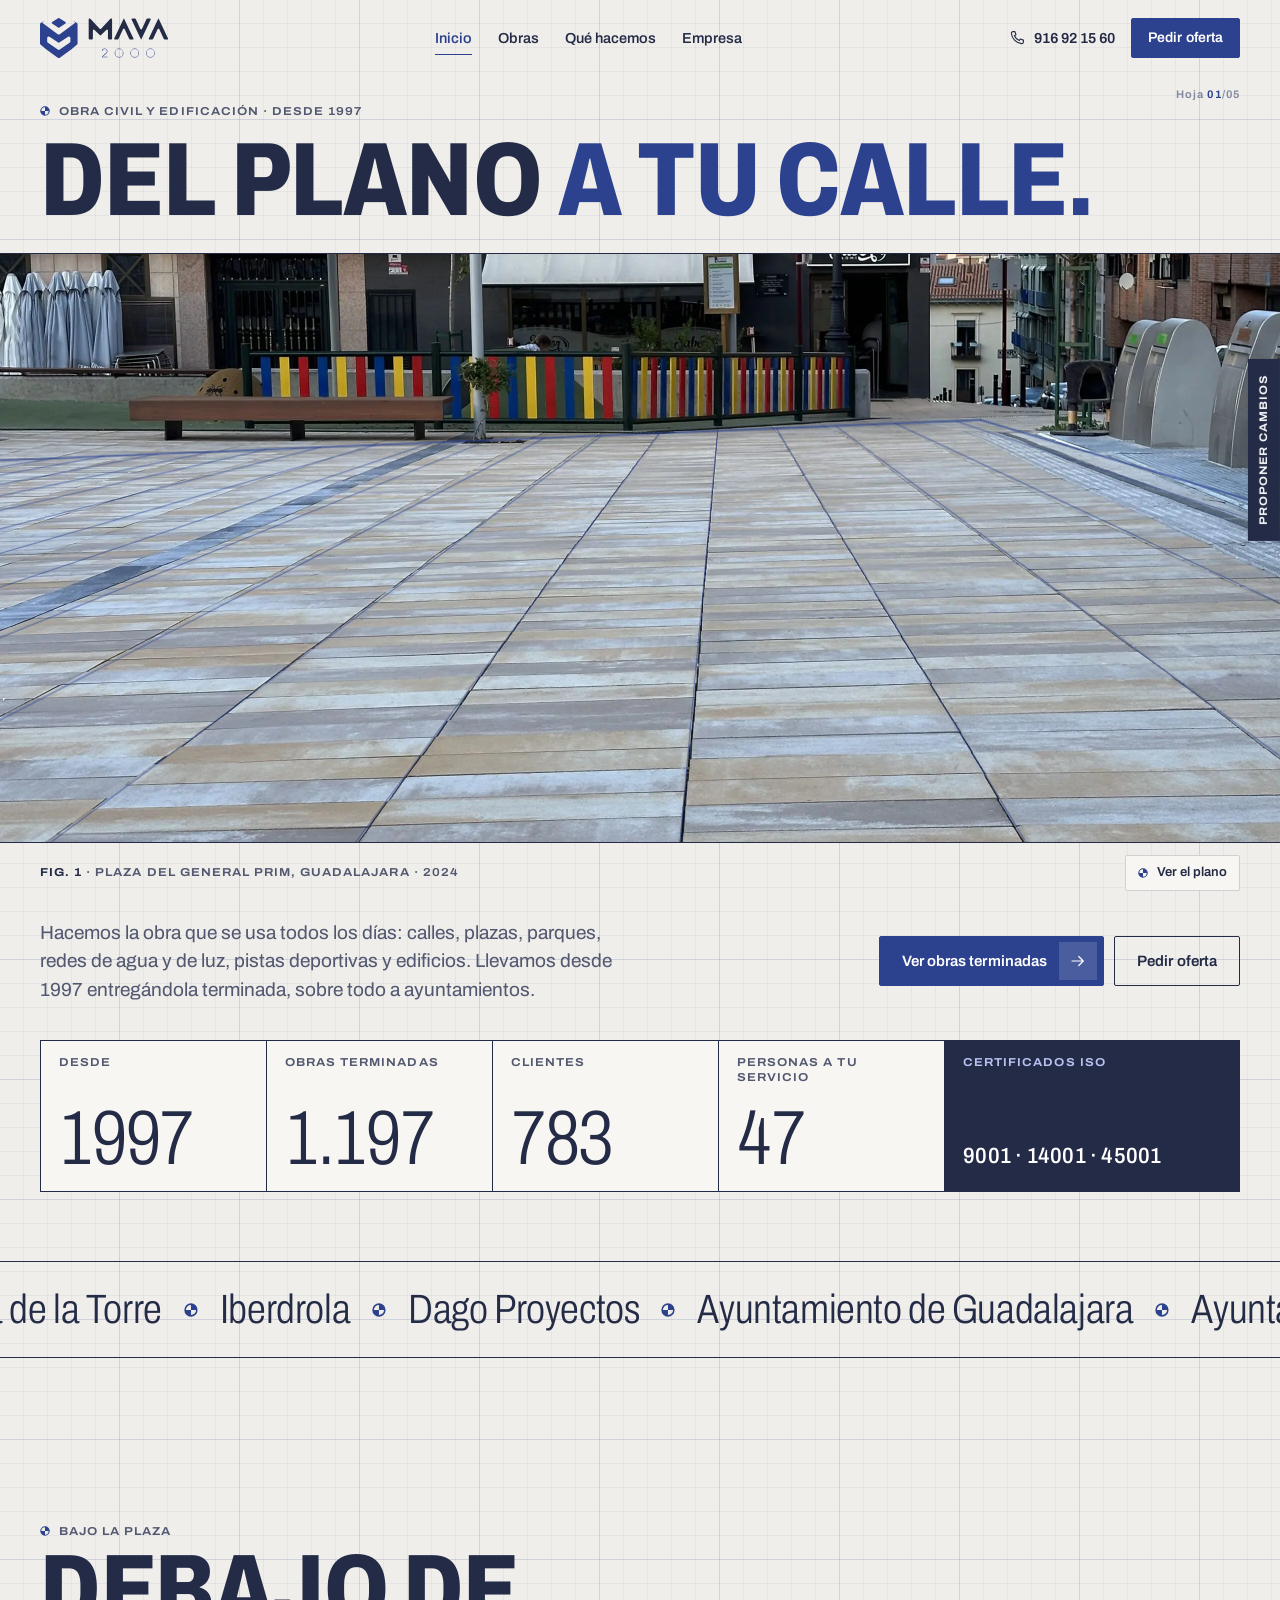
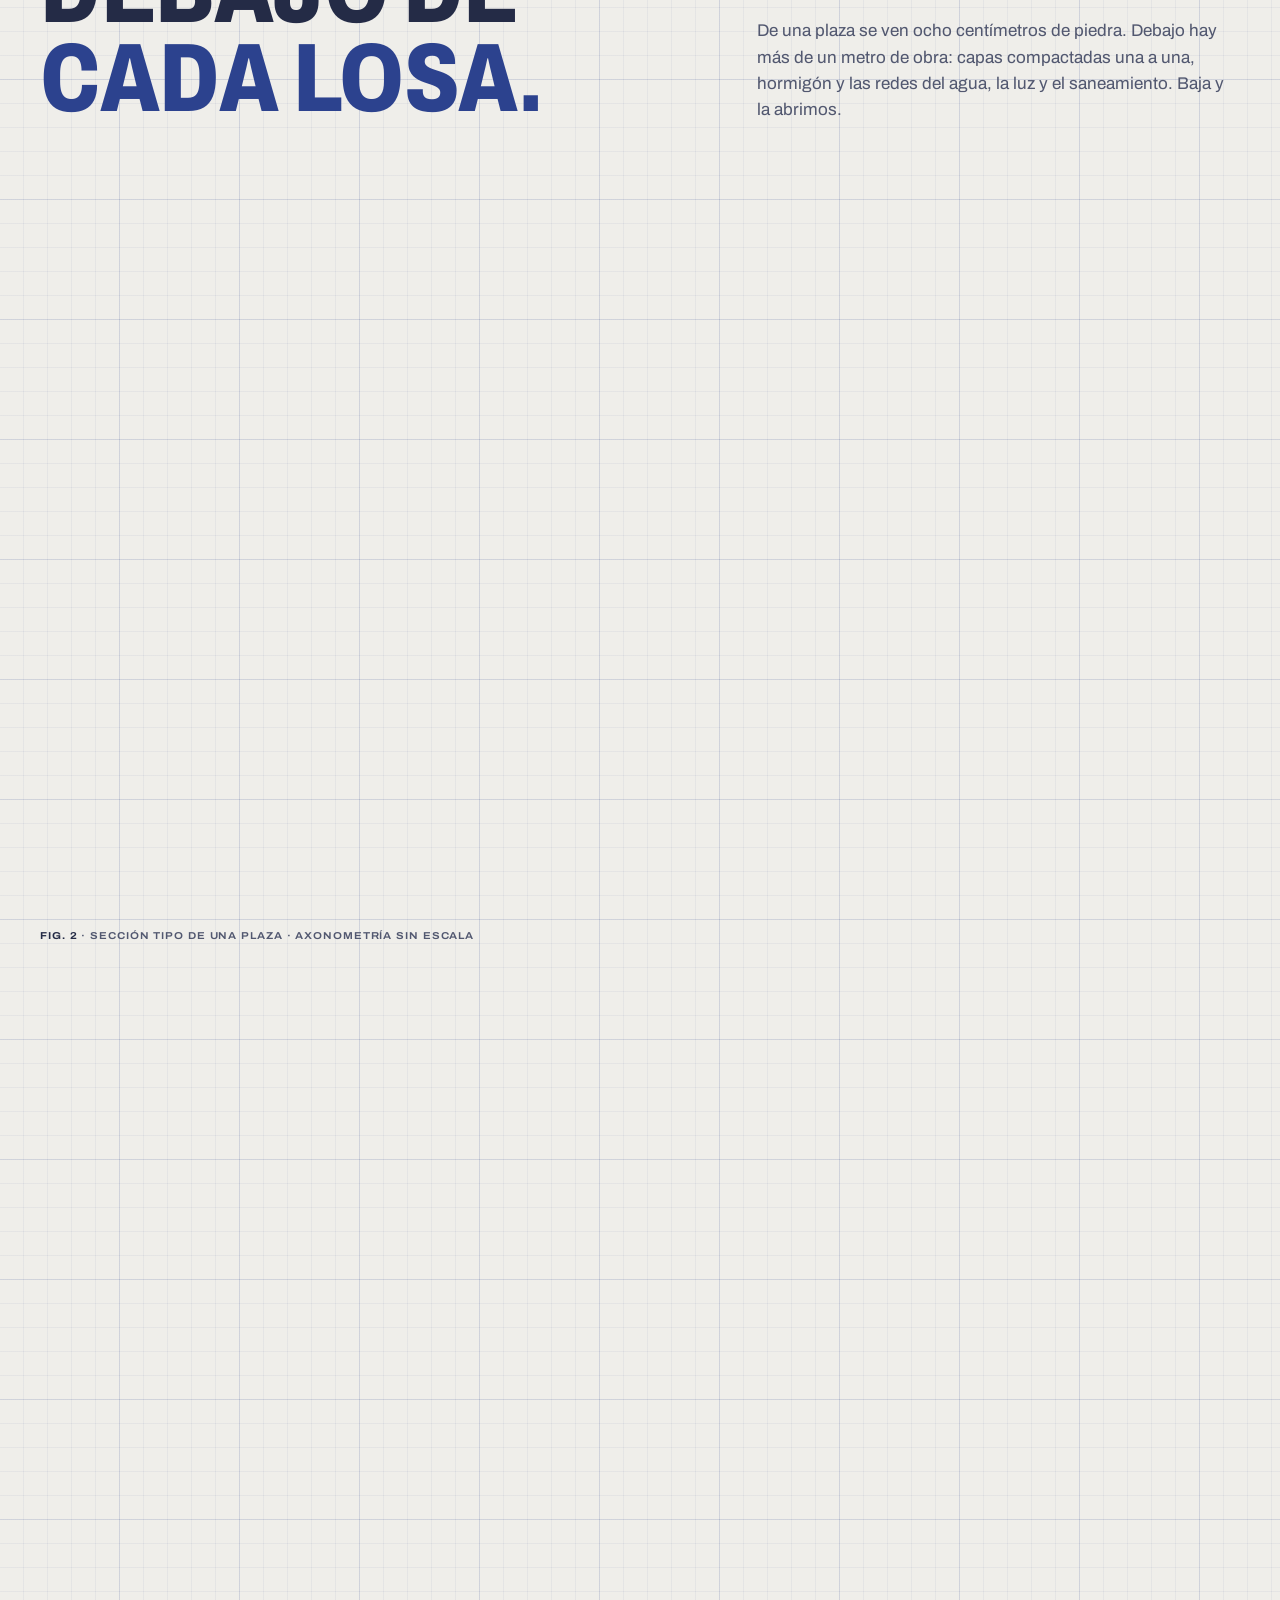
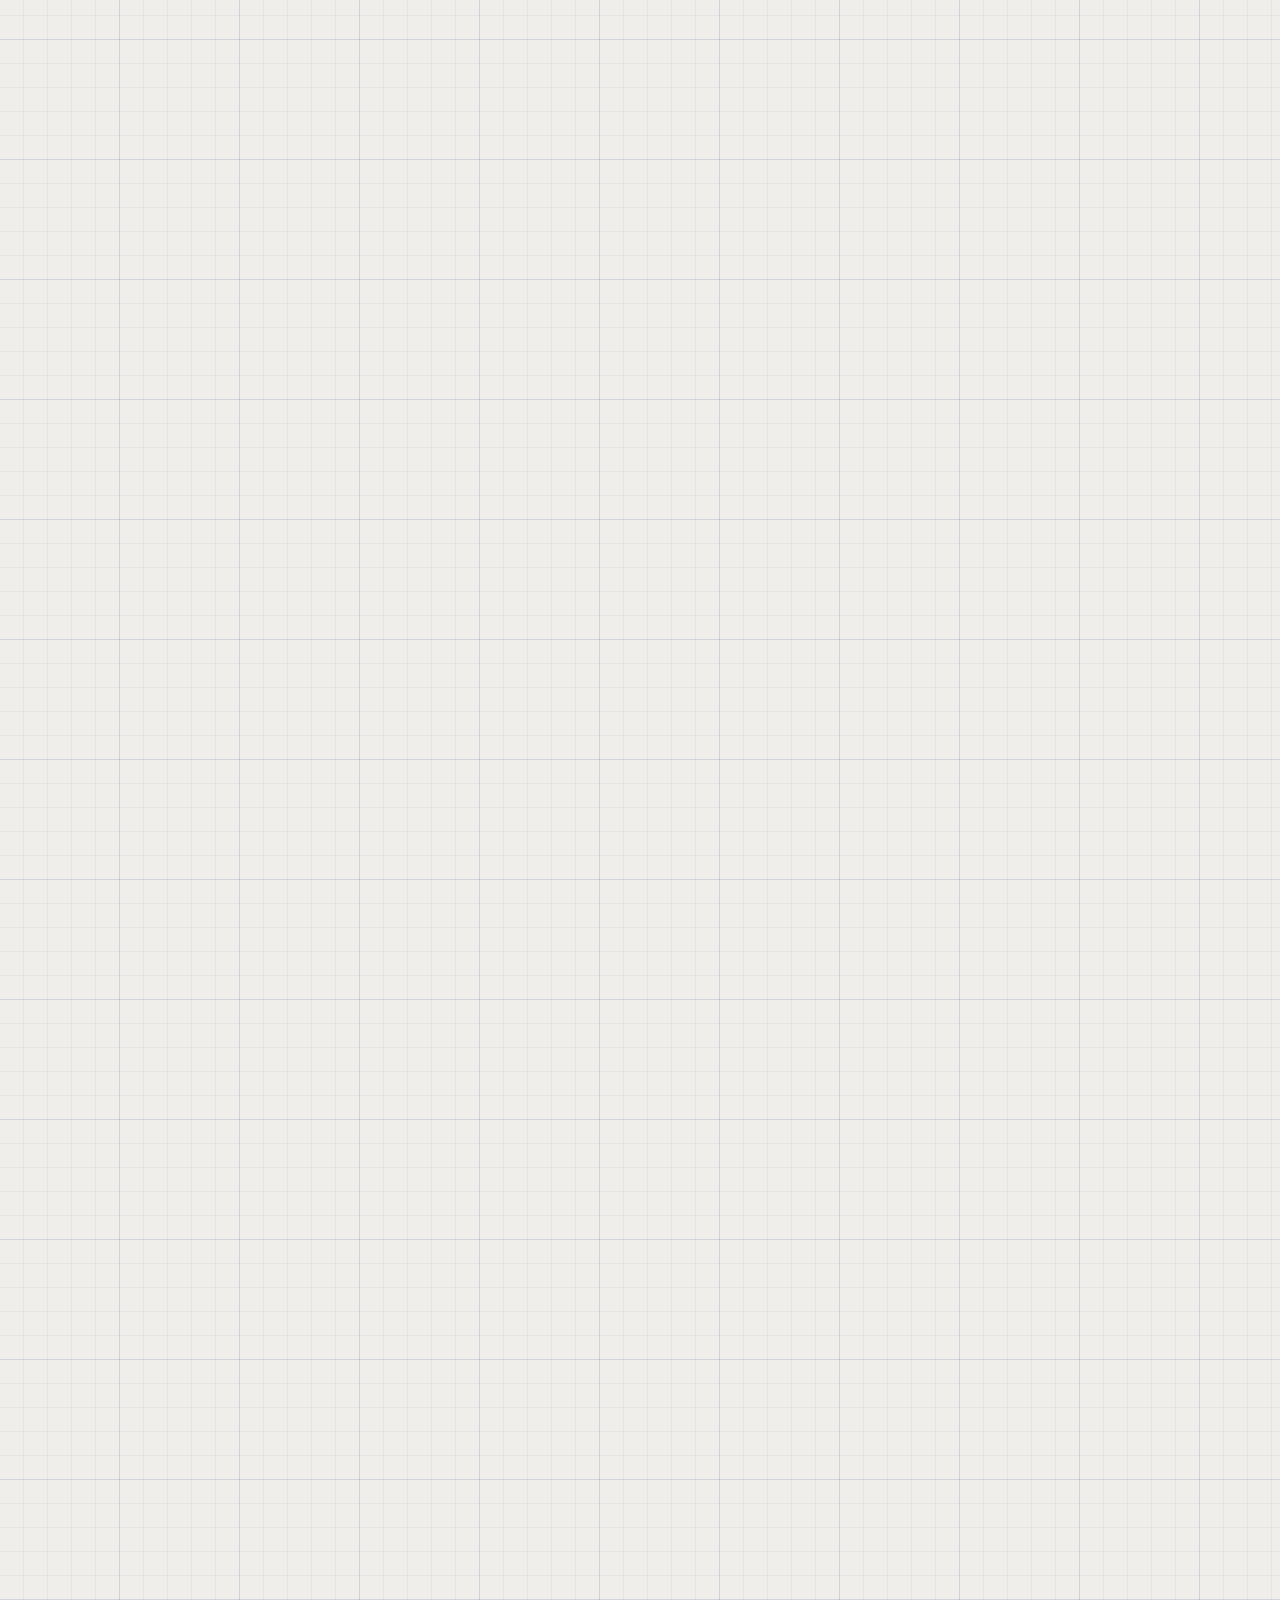
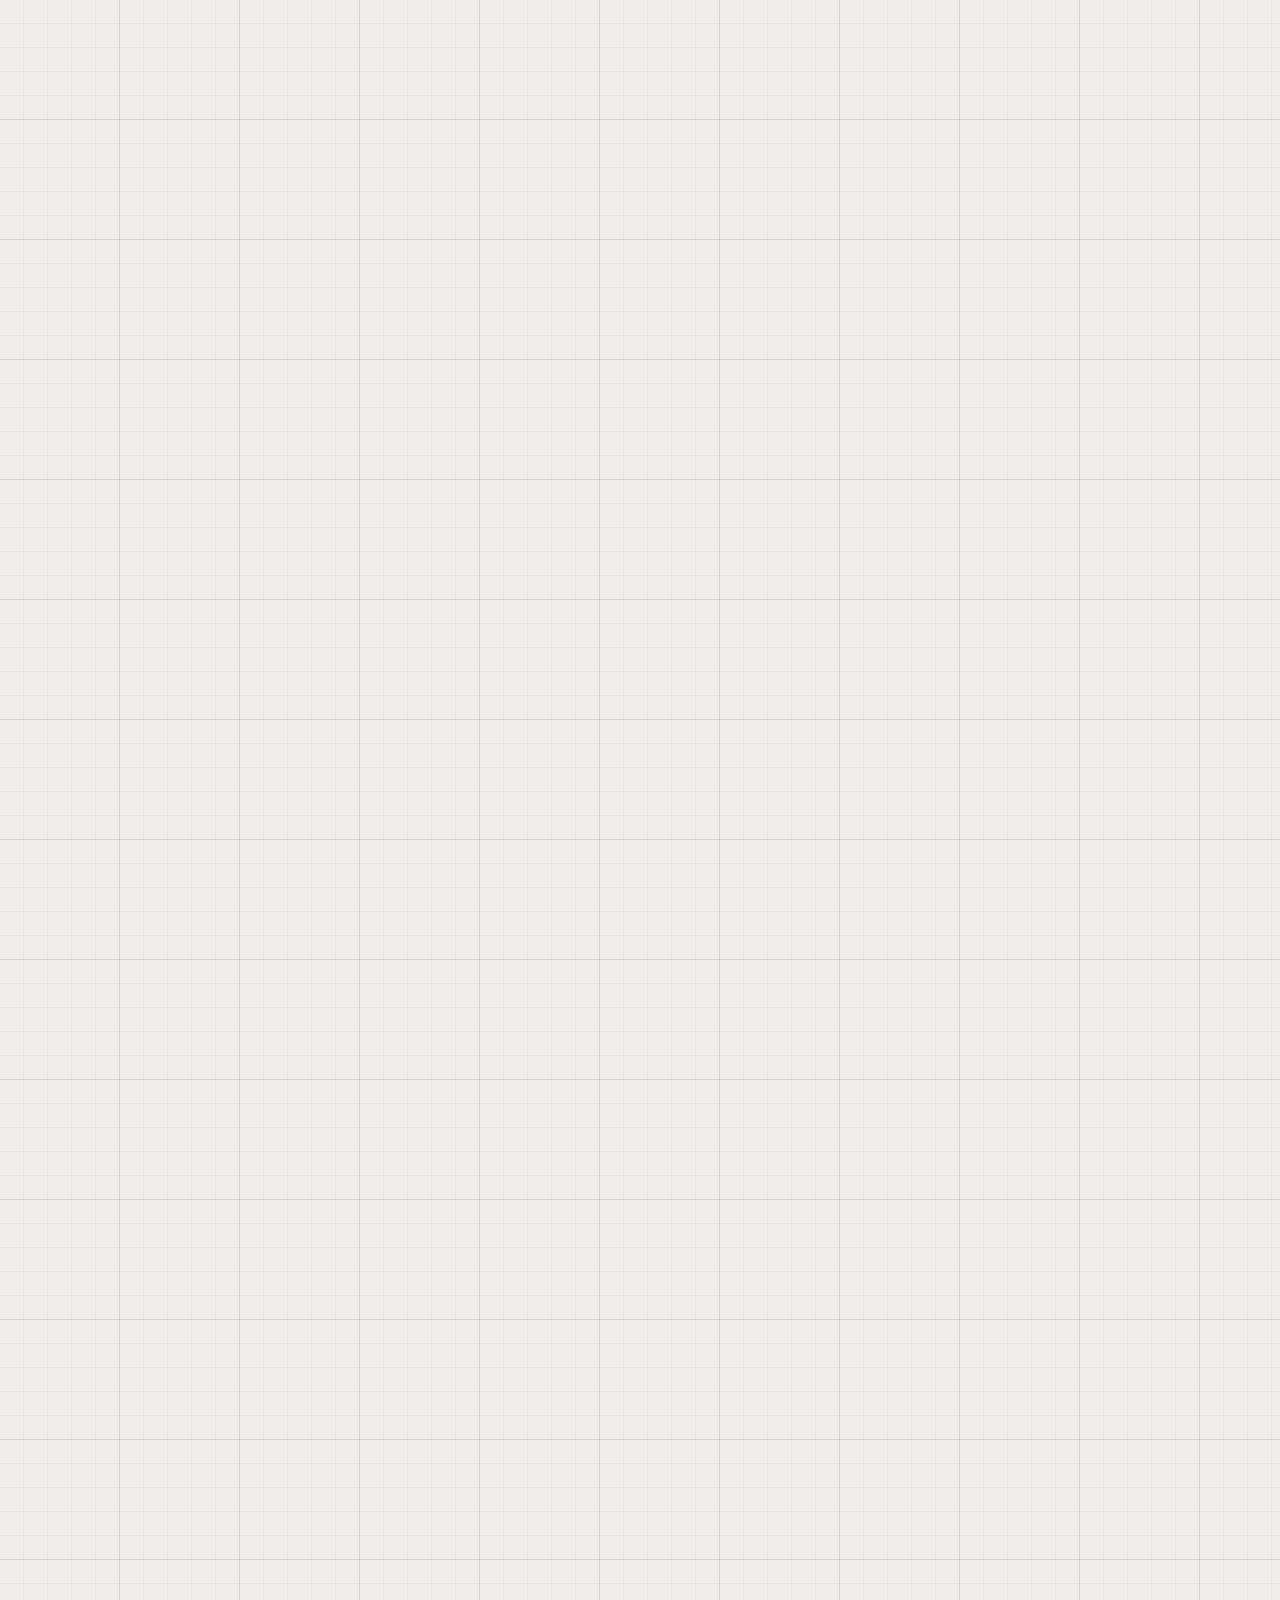
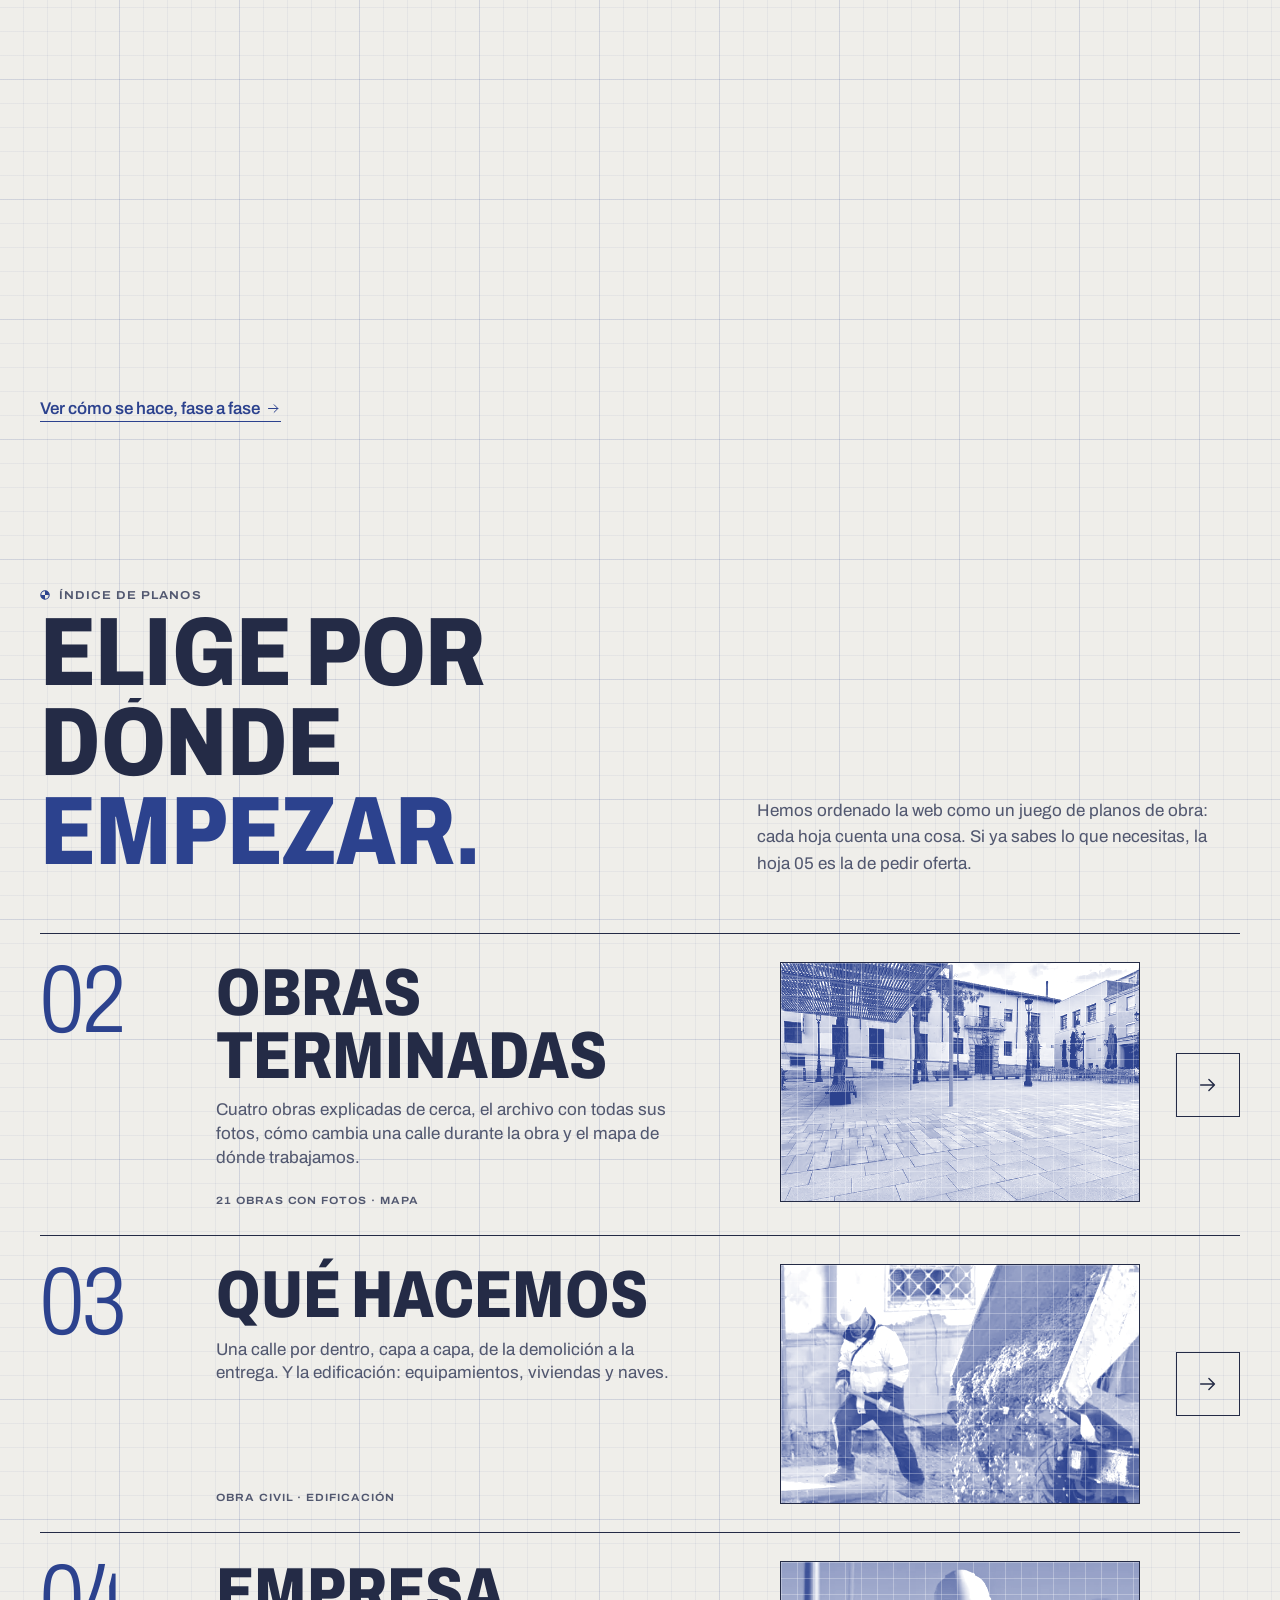
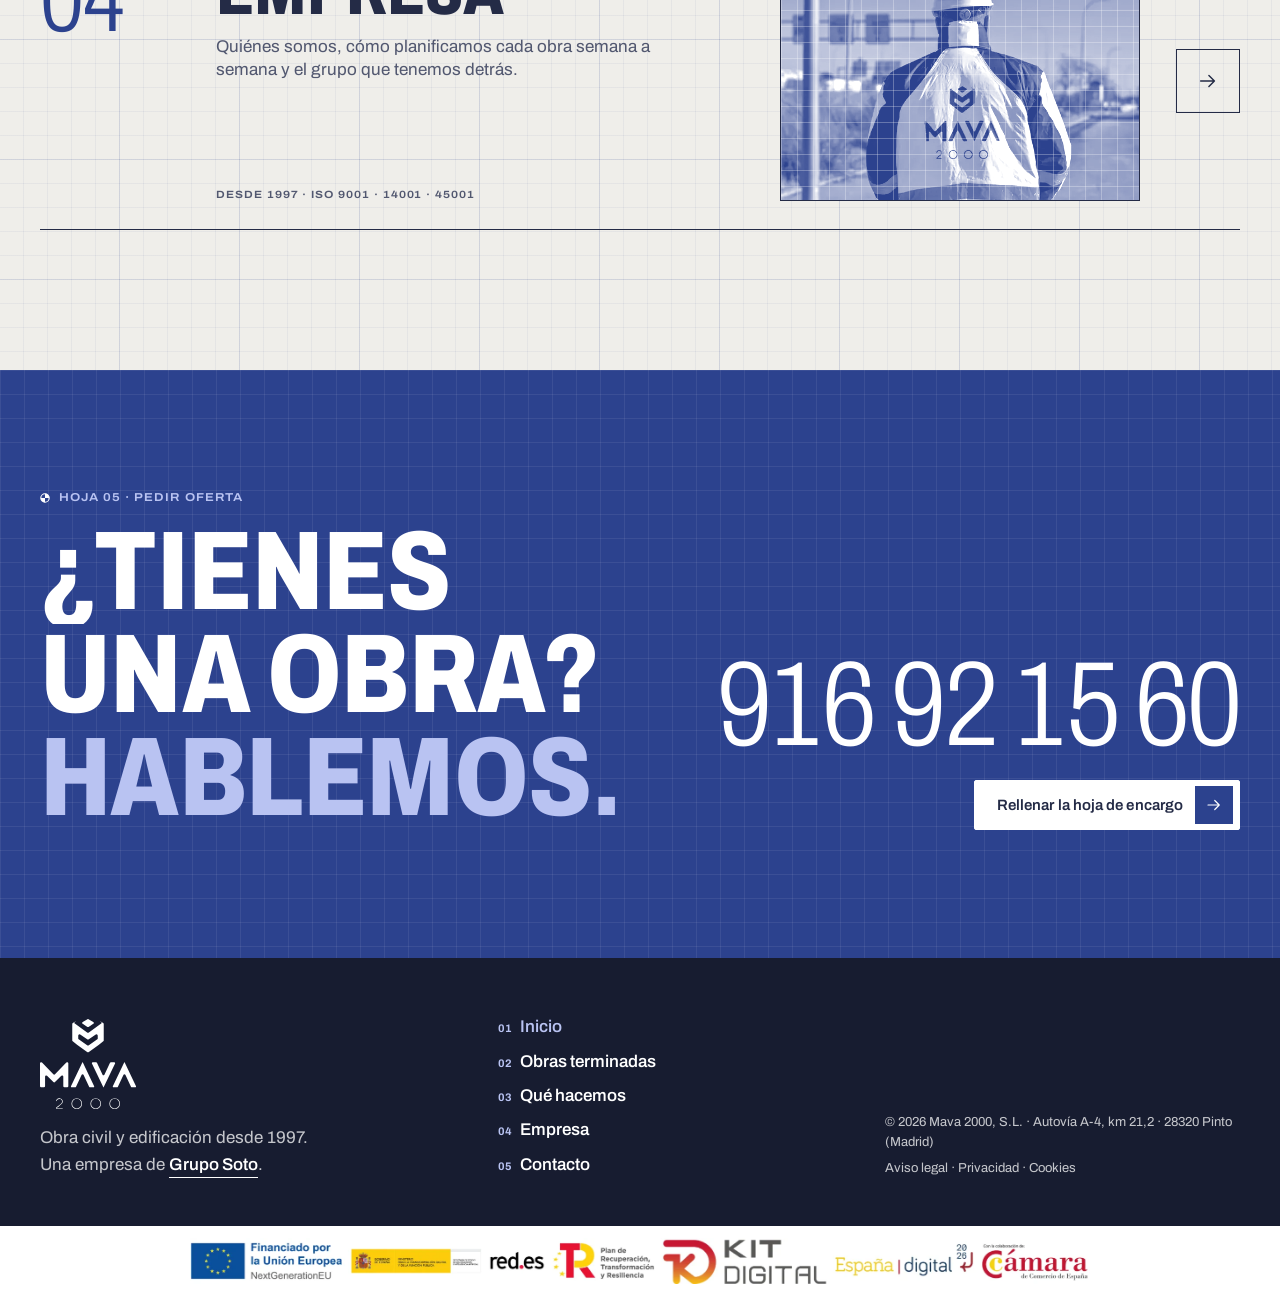
==== commit c25dbb28: "Versión de prueba de la web de Mava 2000 (8821bcc)" ====
--- a/index.html
+++ b/index.html
@@ -1,75 +1,75 @@
-<!doctype html>
-<html lang="es">
-<head>
-  <meta charset="utf-8">
+<!doctype html>
+<html lang="es">
+<head>
+  <meta charset="utf-8">
   <meta name="viewport" content="width=device-width, initial-scale=1, viewport-fit=cover">
-  <meta name="robots" content="noindex, nofollow">
-  <title>Obra civil y edificación desde 1997 | Mava 2000</title>
-  <meta name="description" content="Constructora de obra civil y edificación desde 1997: urbanización de calles y plazas, redes de agua y electricidad, parques, instalaciones deportivas y edificios. Más de 1.197 obras terminadas. ISO 9001, 14001 y 45001.">
-  <meta name="theme-color" content="#EFEEEA">
-  <script>
-    // Enlaces de cuando la web era una sola página (mava2000.es/#obras…): llevan a su hoja nueva
-    (function () {
-      var h = { obras: 'obras.html', relacion: 'obras.html#relacion', cambio: 'obras.html#cambio', donde: 'obras.html#donde', calle: 'servicios.html', edificacion: 'servicios.html#edificacion', mava: 'empresa.html', metodo: 'empresa.html#metodo', grupo: 'empresa.html#grupo', contacto: 'contacto.html' }[location.hash.slice(1)];
-      if (h) location.replace(h);
-    })();
-  </script>
-  <meta property="og:type" content="website">
-  <meta property="og:locale" content="es_ES">
-  <meta property="og:site_name" content="Mava 2000">
-  <meta property="og:url" content="https://grupo-soto.github.io/mava2000/">
-  <meta property="og:title" content="Mava 2000 · Del plano a tu calle">
-  <meta property="og:description" content="Obra civil y edificación desde 1997. Calles, plazas, parques, redes y edificios, sobre todo para ayuntamientos. Más de 1.197 obras terminadas.">
-  <meta property="og:image" content="https://grupo-soto.github.io/mava2000/assets/img/og.jpg">
-  <meta property="og:image:width" content="1200">
-  <meta property="og:image:height" content="630">
-  <meta name="twitter:card" content="summary_large_image">
-  <link rel="icon" href="favicon.svg" type="image/svg+xml">
-  <link rel="icon" href="favicon-32.png" sizes="32x32" type="image/png">
-  <link rel="apple-touch-icon" href="apple-touch-icon.png">
-  <link rel="manifest" href="site.webmanifest">
-  <link rel="preload" href="assets/marca/fuentes/archivo-normal-latin.woff2" as="font" type="font/woff2" crossorigin>
-  <link rel="preload" href="assets/img/portada-plaza-m.webp" as="image" media="(max-width: 1023px)">
-  <link rel="preload" href="assets/img/portada-plaza.webp" as="image" media="(min-width: 1024px)">
-  <link rel="stylesheet" href="assets/marca/fuentes/fuentes.css">
-  <link rel="stylesheet" href="assets/marca/colores.css">
-  <link rel="stylesheet" href="assets/css/style.css">
-  <script>
-    // Oculta lo que se anima al entrar solo si hay JS y movimiento; si app.js no arranca, todo se ve igual.
-    if (!matchMedia('(prefers-reduced-motion: reduce)').matches) {
-      document.documentElement.classList.add('anim');
-      setTimeout(function () { if (!window.__rs) document.documentElement.classList.remove('anim'); }, 2500);
-    }
-  </script>
-  <script type="application/ld+json">
-  {
-    "@context": "https://schema.org",
-    "@type": "GeneralContractor",
-    "@id": "https://mava2000.es/#empresa",
-    "name": "Mava 2000",
-    "legalName": "Mava 2000, S.L.",
-    "taxID": "B81628687",
-    "foundingDate": "1997",
-    "url": "https://mava2000.es/",
-    "logo": "https://mava2000.es/icono-512.png",
-    "image": "https://mava2000.es/assets/img/og.jpg",
-    "description": "Constructora de obra civil y edificación: urbanización y pavimentación, redes de abastecimiento, saneamiento y canalizaciones, parques y espacios públicos, instalaciones deportivas, demoliciones y edificación.",
-    "telephone": "+34916921560",
-    "email": "oficina.mava@gruposoto.net",
-    "address": { "@type": "PostalAddress", "streetAddress": "Autovía A-4, km 21,200", "postalCode": "28320", "addressLocality": "Pinto", "addressRegion": "Madrid", "addressCountry": "ES" },
-    "areaServed": [{ "@type": "AdministrativeArea", "name": "Comunidad de Madrid" }, { "@type": "AdministrativeArea", "name": "Provincia de Guadalajara" }],
-    "parentOrganization": { "@type": "Organization", "name": "Grupo Soto", "url": "https://gruposoto.net/" },
-    "hasCredential": [
-      { "@type": "EducationalOccupationalCredential", "name": "ISO 9001 · Gestión de la calidad" },
-      { "@type": "EducationalOccupationalCredential", "name": "ISO 14001 · Gestión ambiental" },
-      { "@type": "EducationalOccupationalCredential", "name": "ISO 45001 · Seguridad y salud en el trabajo" }
-    ]
-  }
-  </script>
-</head>
-<body data-pagina="inicio">
-  <a class="saltar" href="#contenido">Ir al contenido</a>
-
+  <meta name="robots" content="noindex, nofollow">
+  <title>Obra civil y edificación desde 1997 | Mava 2000</title>
+  <meta name="description" content="Constructora de obra civil y edificación desde 1997: urbanización de calles y plazas, redes de agua y electricidad, parques, instalaciones deportivas y edificios. Más de 1.197 obras terminadas. ISO 9001, 14001 y 45001.">
+  <meta name="theme-color" content="#EFEEEA">
+  <script>
+    // Enlaces de cuando la web era una sola página (mava2000.es/#obras…): llevan a su hoja nueva
+    (function () {
+      var h = { obras: 'obras.html', relacion: 'obras.html#relacion', cambio: 'obras.html#cambio', donde: 'obras.html#donde', calle: 'servicios.html', edificacion: 'servicios.html#edificacion', mava: 'empresa.html', metodo: 'empresa.html#metodo', grupo: 'empresa.html#grupo', contacto: 'contacto.html' }[location.hash.slice(1)];
+      if (h) location.replace(h);
+    })();
+  </script>
+  <meta property="og:type" content="website">
+  <meta property="og:locale" content="es_ES">
+  <meta property="og:site_name" content="Mava 2000">
+  <meta property="og:url" content="https://grupo-soto.github.io/mava2000/">
+  <meta property="og:title" content="Mava 2000 · Del plano a tu calle">
+  <meta property="og:description" content="Obra civil y edificación desde 1997. Calles, plazas, parques, redes y edificios, sobre todo para ayuntamientos. Más de 1.197 obras terminadas.">
+  <meta property="og:image" content="https://grupo-soto.github.io/mava2000/assets/img/og.jpg">
+  <meta property="og:image:width" content="1200">
+  <meta property="og:image:height" content="630">
+  <meta name="twitter:card" content="summary_large_image">
+  <link rel="icon" href="favicon.svg" type="image/svg+xml">
+  <link rel="icon" href="favicon-32.png" sizes="32x32" type="image/png">
+  <link rel="apple-touch-icon" href="apple-touch-icon.png">
+  <link rel="manifest" href="site.webmanifest">
+  <link rel="preload" href="assets/marca/fuentes/archivo-normal-latin.woff2" as="font" type="font/woff2" crossorigin>
+  <link rel="preload" href="assets/img/portada-plaza-m.webp" as="image" media="(max-width: 1023px)">
+  <link rel="preload" href="assets/img/portada-plaza.webp" as="image" media="(min-width: 1024px)">
+  <link rel="stylesheet" href="assets/marca/fuentes/fuentes.css">
+  <link rel="stylesheet" href="assets/marca/colores.css">
+  <link rel="stylesheet" href="assets/css/style.css">
+  <script>
+    // Oculta lo que se anima al entrar solo si hay JS y movimiento; si app.js no arranca, todo se ve igual.
+    if (!matchMedia('(prefers-reduced-motion: reduce)').matches) {
+      document.documentElement.classList.add('anim');
+      setTimeout(function () { if (!window.__rs) document.documentElement.classList.remove('anim'); }, 2500);
+    }
+  </script>
+  <script type="application/ld+json">
+  {
+    "@context": "https://schema.org",
+    "@type": "GeneralContractor",
+    "@id": "https://mava2000.es/#empresa",
+    "name": "Mava 2000",
+    "legalName": "Mava 2000, S.L.",
+    "taxID": "B81628687",
+    "foundingDate": "1997",
+    "url": "https://mava2000.es/",
+    "logo": "https://mava2000.es/icono-512.png",
+    "image": "https://mava2000.es/assets/img/og.jpg",
+    "description": "Constructora de obra civil y edificación: urbanización y pavimentación, redes de abastecimiento, saneamiento y canalizaciones, parques y espacios públicos, instalaciones deportivas, demoliciones y edificación.",
+    "telephone": "+34916921560",
+    "email": "oficina.mava@gruposoto.net",
+    "address": { "@type": "PostalAddress", "streetAddress": "Autovía A-4, km 21,200", "postalCode": "28320", "addressLocality": "Pinto", "addressRegion": "Madrid", "addressCountry": "ES" },
+    "areaServed": [{ "@type": "AdministrativeArea", "name": "Comunidad de Madrid" }, { "@type": "AdministrativeArea", "name": "Provincia de Guadalajara" }],
+    "parentOrganization": { "@type": "Organization", "name": "Grupo Soto", "url": "https://gruposoto.net/" },
+    "hasCredential": [
+      { "@type": "EducationalOccupationalCredential", "name": "ISO 9001 · Gestión de la calidad" },
+      { "@type": "EducationalOccupationalCredential", "name": "ISO 14001 · Gestión ambiental" },
+      { "@type": "EducationalOccupationalCredential", "name": "ISO 45001 · Seguridad y salud en el trabajo" }
+    ]
+  }
+  </script>
+</head>
+<body data-pagina="inicio">
+  <a class="saltar" href="#contenido">Ir al contenido</a>
+
   <!-- parcial:iconos -->
   <svg width="0" height="0" style="position:absolute" aria-hidden="true">
     <symbol id="i-flecha" viewBox="0 0 24 24"><path d="M4 12h15M13 6l6 6-6 6" fill="none" stroke="currentColor" stroke-width="1.6" stroke-linecap="round" stroke-linejoin="round"/></symbol>
@@ -83,8 +83,8 @@
     <!-- diana de replanteo: el punto que marca el topógrafo en obra; va delante de las etiquetas -->
     <symbol id="i-diana" viewBox="0 0 10 10"><circle cx="5" cy="5" r="4.2" fill="none" stroke="currentColor" stroke-width="1.1"/><path d="M5 5V.8A4.2 4.2 0 0 1 9.2 5ZM5 5v4.2A4.2 4.2 0 0 1 .8 5Z" fill="currentColor"/></symbol>
   </svg>
-  <!-- /parcial:iconos -->
-
+  <!-- /parcial:iconos -->
+
   <!-- parcial:barra -->
   <header class="barra">
     <div class="barra__dentro">
@@ -105,8 +105,8 @@
     </div>
     <div class="barra__hoja" aria-hidden="true">Hoja <span>01</span>/05</div>
   </header>
-  <!-- /parcial:barra -->
-
+  <!-- /parcial:barra -->
+
   <!-- parcial:menu -->
   <div class="menu" id="menu" aria-hidden="true">
     <nav class="menu__links" aria-label="Menú">
@@ -121,127 +121,127 @@
       <a class="menu__dato" href="mailto:oficina.mava@gruposoto.net"><svg class="ico" aria-hidden="true"><use href="#i-correo"/></svg>oficina.mava@gruposoto.net</a>
     </div>
   </div>
-  <!-- /parcial:menu -->
-
-  <main id="contenido">
-    <!-- ============ PORTADA · Del plano a tu calle ============ -->
-    <section class="portada" id="inicio">
-      <div class="marco portada__texto">
-        <p class="etq" data-entra><svg class="diana" aria-hidden="true"><use href="#i-diana"/></svg>Obra civil y edificación · Desde 1997</p>
-        <h1 class="tit portada__tit"><span class="portada__l" data-linea>Del plano</span> <span class="portada__l cob" data-linea>a tu calle.</span></h1>
-      </div>
-
-      <figure class="vista" data-vista>
-        <div class="vista__lienzo">
-          <img class="vista__foto" src="assets/img/portada-plaza.webp" srcset="assets/img/portada-plaza-m.webp 1440w, assets/img/portada-plaza.webp 2560w" sizes="100vw" width="2560" height="1920" fetchpriority="high"
-            alt="Plaza del General Prim, en Guadalajara, recién terminada: pavimento de losa en bandas, pérgola, banco y zona infantil.">
-          <canvas class="vista__plano" aria-hidden="true"></canvas>
-        </div>
-        <figcaption class="marco vista__pie">
-          <span class="etq"><b>Fig. 1</b> · Plaza del General Prim, Guadalajara · 2024</span>
-          <button class="vista__boton" type="button" data-vista-boton aria-pressed="false"><svg class="diana" aria-hidden="true"><use href="#i-diana"/></svg><span>Ver el plano</span></button>
-        </figcaption>
-      </figure>
-
-      <div class="marco portada__pie">
-        <p class="portada__intro" data-entra>Hacemos la obra que se usa todos los días: calles, plazas, parques, redes de agua y de luz, pistas deportivas y edificios. Llevamos desde 1997 entregándola terminada, sobre todo a ayuntamientos.</p>
-        <div class="portada__ctas" data-entra>
-          <a class="boton boton--lleno" href="obras.html"><span class="boton__txt">Ver obras terminadas</span><span class="boton__flecha"><svg class="ico" aria-hidden="true"><use href="#i-flecha"/></svg></span></a>
-          <a class="boton" href="contacto.html"><span class="boton__txt">Pedir oferta</span></a>
-        </div>
-      </div>
-
-      <!-- Cajetín: los datos de la empresa como la tabla de rotulación de un plano -->
-      <dl class="marco cajetin" aria-label="Mava 2000 en cifras">
-        <div class="cajetin__c"><dt class="etq">Desde</dt><dd class="cifra" data-cuenta="1997" data-desde="1997">1997</dd></div>
-        <div class="cajetin__c"><dt class="etq">Obras terminadas</dt><dd class="cifra" data-cuenta="1197">1.197</dd></div>
-        <div class="cajetin__c"><dt class="etq">Clientes</dt><dd class="cifra" data-cuenta="783">783</dd></div>
-        <div class="cajetin__c"><dt class="etq">Personas a tu servicio</dt><dd class="cifra" data-cuenta="47">47</dd></div>
-        <div class="cajetin__c cajetin__c--macizo"><dt class="etq">Certificados ISO</dt><dd class="cajetin__iso">9001 · 14001 · 45001</dd></div>
-      </dl>
-
-      <!-- Para quién trabajamos: corre sola y se acelera con el scroll -->
-      <div class="confian" aria-label="Han confiado en nosotros">
-        <p class="marco etq"><svg class="diana" aria-hidden="true"><use href="#i-diana"/></svg>Han confiado en nosotros</p>
-        <div class="confian__cinta" data-cinta>
-          <ul class="confian__fila">
-            <li>Ayuntamiento de Guadalajara</li><li>Ayuntamiento de Boadilla del Monte</li><li>Ayuntamiento de Alcalá de Henares</li>
-            <li>Ayuntamiento de Valdemorillo</li><li>Ayuntamiento de Villalbilla</li><li>Ayuntamiento de San Martín de la Vega</li>
-            <li>Ayuntamiento de Orusco de Tajuña</li><li>Ayuntamiento de Buitrago del Lozoya</li><li>Ayuntamiento de Villanueva de la Torre</li>
-            <li>Iberdrola</li><li>Dago Proyectos</li>
-          </ul>
-        </div>
-      </div>
-    </section>
-
-    <!-- ============ BAJO LA PLAZA: la sección tipo en 3D, del plano a la obra y en despiece ============ -->
-    <section class="bajo" id="bajo" aria-labelledby="bajo-tit">
-      <header class="marco cab cab--fila">
-        <div>
-          <p class="etq cab__etq"><svg class="diana" aria-hidden="true"><use href="#i-diana"/></svg>Bajo la plaza</p>
-          <h2 class="tit cab__tit" id="bajo-tit" data-titulo>Debajo de <span class="cob">cada losa.</span></h2>
-        </div>
-        <p class="cab__txt" data-entra>De una plaza se ven ocho centímetros de piedra. Debajo hay más de un metro de obra: capas compactadas una a una, hormigón y las redes del agua, la luz y el saneamiento. Baja y la abrimos.</p>
-      </header>
-      <div class="bajo__pista" data-bajo>
-        <div class="bajo__fijo">
-          <figure class="marco bajo__escena">
-            <div class="bajo__lienzo" data-bajo-lienzo role="img" aria-label="Sección tipo de una plaza en axonometría: losa de granito, mortero, solera de hormigón, zahorra, relleno con las redes de saneamiento, agua, electricidad y telecomunicaciones, y terreno natural."></div>
-            <svg class="bajo__lineas" data-bajo-lineas aria-hidden="true"></svg>
-            <ol class="bajo__refs" data-bajo-refs aria-hidden="true"></ol>
-            <img class="bajo__quieta" src="assets/img/bajo-despiece.webp" width="788" height="666" loading="lazy" decoding="async" alt="">
-            <figcaption class="bajo__fig etq"><b>Fig. 2</b> · Sección tipo de una plaza · Axonometría sin escala</figcaption>
-          </figure>
-        </div>
-      </div>
-      <div class="marco bajo__pie">
-        <a class="enlace" href="servicios.html">Ver cómo se hace, fase a fase<svg class="ico" aria-hidden="true"><use href="#i-flecha"/></svg></a>
-      </div>
-    </section>
-
-    <!-- ============ ÍNDICE DE PLANOS: cada hoja es una página ============ -->
-    <section class="indice" aria-labelledby="indice-tit">
-      <header class="marco cab cab--fila">
-        <div>
-          <p class="etq cab__etq"><svg class="diana" aria-hidden="true"><use href="#i-diana"/></svg>Índice de planos</p>
-          <h2 class="tit cab__tit" id="indice-tit" data-titulo>Elige por dónde <span class="cob">empezar.</span></h2>
-        </div>
-        <p class="cab__txt" data-entra>Hemos ordenado la web como un juego de planos de obra: cada hoja cuenta una cosa. Si ya sabes lo que necesitas, la hoja 05 es la de pedir oferta.</p>
-      </header>
-      <ol class="marco indice__lista">
-        <li class="indice__i" data-entra>
-          <a class="hojita" href="obras.html">
-            <span class="hojita__foto"><img src="assets/img/obras/plazas-guadalajara-01-p.webp" width="640" height="435" loading="lazy" alt="Plaza del General Prim, en Guadalajara, terminada."></span>
-            <span class="hojita__n cifra">02</span>
-            <b class="hojita__tit">Obras terminadas</b>
-            <span class="hojita__txt">Cuatro obras explicadas de cerca, el archivo con todas sus fotos, cómo cambia una calle durante la obra y el mapa de dónde trabajamos.</span>
-            <span class="hojita__meta etq">21 obras con fotos · Mapa</span>
-            <span class="hojita__ir" aria-hidden="true"><svg class="ico"><use href="#i-flecha"/></svg></span>
-          </a>
-        </li>
-        <li class="indice__i" data-entra>
-          <a class="hojita" href="servicios.html">
-            <span class="hojita__foto"><img src="assets/img/equipo/112-p.webp" width="427" height="640" loading="lazy" alt="Un dúmper vierte hormigón en la zanja mientras un operario lo extiende."></span>
-            <span class="hojita__n cifra">03</span>
-            <b class="hojita__tit">Qué hacemos</b>
-            <span class="hojita__txt">Una calle por dentro, capa a capa, de la demolición a la entrega. Y la edificación: equipamientos, viviendas y naves.</span>
-            <span class="hojita__meta etq">Obra civil · Edificación</span>
-            <span class="hojita__ir" aria-hidden="true"><svg class="ico"><use href="#i-flecha"/></svg></span>
-          </a>
-        </li>
-        <li class="indice__i" data-entra>
-          <a class="hojita" href="empresa.html">
-            <span class="hojita__foto"><img src="assets/img/equipo/037-p.webp" width="640" height="427" loading="lazy" alt="Encargado de Mava 2000 de espaldas, con la chaqueta de la empresa."></span>
-            <span class="hojita__n cifra">04</span>
-            <b class="hojita__tit">Empresa</b>
-            <span class="hojita__txt">Quiénes somos, cómo planificamos cada obra semana a semana y el grupo que tenemos detrás.</span>
-            <span class="hojita__meta etq">Desde 1997 · ISO 9001 · 14001 · 45001</span>
-            <span class="hojita__ir" aria-hidden="true"><svg class="ico"><use href="#i-flecha"/></svg></span>
-          </a>
-        </li>
-      </ol>
-    </section>
-
+  <!-- /parcial:menu -->
+
+  <main id="contenido">
+    <!-- ============ PORTADA · Del plano a tu calle ============ -->
+    <section class="portada" id="inicio">
+      <div class="marco portada__texto">
+        <p class="etq" data-entra><svg class="diana" aria-hidden="true"><use href="#i-diana"/></svg>Obra civil y edificación · Desde 1997</p>
+        <h1 class="tit portada__tit"><span class="portada__l" data-linea>Del plano</span> <span class="portada__l cob" data-linea>a tu calle.</span></h1>
+      </div>
+
+      <figure class="vista" data-vista>
+        <div class="vista__lienzo">
+          <img class="vista__foto" src="assets/img/portada-plaza.webp" srcset="assets/img/portada-plaza-m.webp 1440w, assets/img/portada-plaza.webp 2560w" sizes="100vw" width="2560" height="1920" fetchpriority="high"
+            alt="Plaza del General Prim, en Guadalajara, recién terminada: pavimento de losa en bandas, pérgola, banco y zona infantil.">
+          <canvas class="vista__plano" aria-hidden="true"></canvas>
+        </div>
+        <figcaption class="marco vista__pie">
+          <span class="etq"><b>Fig. 1</b> · Plaza del General Prim, Guadalajara · 2024</span>
+          <button class="vista__boton" type="button" data-vista-boton aria-pressed="false"><svg class="diana" aria-hidden="true"><use href="#i-diana"/></svg><span>Ver el plano</span></button>
+        </figcaption>
+      </figure>
+
+      <div class="marco portada__pie">
+        <p class="portada__intro" data-entra>Hacemos la obra que se usa todos los días: calles, plazas, parques, redes de agua y de luz, pistas deportivas y edificios. Llevamos desde 1997 entregándola terminada, sobre todo a ayuntamientos.</p>
+        <div class="portada__ctas" data-entra>
+          <a class="boton boton--lleno" href="obras.html"><span class="boton__txt">Ver obras terminadas</span><span class="boton__flecha"><svg class="ico" aria-hidden="true"><use href="#i-flecha"/></svg></span></a>
+          <a class="boton" href="contacto.html"><span class="boton__txt">Pedir oferta</span></a>
+        </div>
+      </div>
+
+      <!-- Cajetín: los datos de la empresa como la tabla de rotulación de un plano -->
+      <dl class="marco cajetin" aria-label="Mava 2000 en cifras">
+        <div class="cajetin__c"><dt class="etq">Desde</dt><dd class="cifra" data-cuenta="1997" data-desde="1997">1997</dd></div>
+        <div class="cajetin__c"><dt class="etq">Obras terminadas</dt><dd class="cifra" data-cuenta="1197">1.197</dd></div>
+        <div class="cajetin__c"><dt class="etq">Clientes</dt><dd class="cifra" data-cuenta="783">783</dd></div>
+        <div class="cajetin__c"><dt class="etq">Personas a tu servicio</dt><dd class="cifra" data-cuenta="47">47</dd></div>
+        <div class="cajetin__c cajetin__c--macizo"><dt class="etq">Certificados ISO</dt><dd class="cajetin__iso">9001 · 14001 · 45001</dd></div>
+      </dl>
+
+      <!-- Para quién trabajamos: corre sola y se acelera con el scroll -->
+      <div class="confian" aria-label="Han confiado en nosotros">
+        <p class="marco etq"><svg class="diana" aria-hidden="true"><use href="#i-diana"/></svg>Han confiado en nosotros</p>
+        <div class="confian__cinta" data-cinta>
+          <ul class="confian__fila">
+            <li>Ayuntamiento de Guadalajara</li><li>Ayuntamiento de Boadilla del Monte</li><li>Ayuntamiento de Alcalá de Henares</li>
+            <li>Ayuntamiento de Valdemorillo</li><li>Ayuntamiento de Villalbilla</li><li>Ayuntamiento de San Martín de la Vega</li>
+            <li>Ayuntamiento de Orusco de Tajuña</li><li>Ayuntamiento de Buitrago del Lozoya</li><li>Ayuntamiento de Villanueva de la Torre</li>
+            <li>Iberdrola</li><li>Dago Proyectos</li>
+          </ul>
+        </div>
+      </div>
+    </section>
+
+    <!-- ============ BAJO LA PLAZA: la sección tipo en 3D, del plano a la obra y en despiece ============ -->
+    <section class="bajo" id="bajo" aria-labelledby="bajo-tit">
+      <header class="marco cab cab--fila">
+        <div>
+          <p class="etq cab__etq"><svg class="diana" aria-hidden="true"><use href="#i-diana"/></svg>Bajo la plaza</p>
+          <h2 class="tit cab__tit" id="bajo-tit" data-titulo>Debajo de <span class="cob">cada losa.</span></h2>
+        </div>
+        <p class="cab__txt" data-entra>De una plaza se ven ocho centímetros de piedra. Debajo hay más de un metro de obra: capas compactadas una a una, hormigón y las redes del agua, la luz y el saneamiento. Baja y la abrimos.</p>
+      </header>
+      <div class="bajo__pista" data-bajo>
+        <div class="bajo__fijo">
+          <figure class="marco bajo__escena">
+            <div class="bajo__lienzo" data-bajo-lienzo role="img" aria-label="Sección tipo de una plaza en axonometría: losa de granito, mortero, solera de hormigón, zahorra, relleno con las redes de saneamiento, agua, electricidad y telecomunicaciones, y terreno natural."></div>
+            <svg class="bajo__lineas" data-bajo-lineas aria-hidden="true"></svg>
+            <ol class="bajo__refs" data-bajo-refs aria-hidden="true"></ol>
+            <img class="bajo__quieta" src="assets/img/bajo-despiece.webp" width="788" height="666" loading="lazy" decoding="async" alt="">
+            <figcaption class="bajo__fig etq"><b>Fig. 2</b> · Sección tipo de una plaza · Axonometría sin escala</figcaption>
+          </figure>
+        </div>
+      </div>
+      <div class="marco bajo__pie">
+        <a class="enlace" href="servicios.html">Ver cómo se hace, fase a fase<svg class="ico" aria-hidden="true"><use href="#i-flecha"/></svg></a>
+      </div>
+    </section>
+
+    <!-- ============ ÍNDICE DE PLANOS: cada hoja es una página ============ -->
+    <section class="indice" aria-labelledby="indice-tit">
+      <header class="marco cab cab--fila">
+        <div>
+          <p class="etq cab__etq"><svg class="diana" aria-hidden="true"><use href="#i-diana"/></svg>Índice de planos</p>
+          <h2 class="tit cab__tit" id="indice-tit" data-titulo>Elige por dónde <span class="cob">empezar.</span></h2>
+        </div>
+        <p class="cab__txt" data-entra>Hemos ordenado la web como un juego de planos de obra: cada hoja cuenta una cosa. Si ya sabes lo que necesitas, la hoja 05 es la de pedir oferta.</p>
+      </header>
+      <ol class="marco indice__lista">
+        <li class="indice__i" data-entra>
+          <a class="hojita" href="obras.html">
+            <span class="hojita__foto"><img src="assets/img/obras/plazas-guadalajara-01-p.webp" width="640" height="435" loading="lazy" alt="Plaza del General Prim, en Guadalajara, terminada."></span>
+            <span class="hojita__n cifra">02</span>
+            <b class="hojita__tit">Obras terminadas</b>
+            <span class="hojita__txt">Cuatro obras explicadas de cerca, el archivo con todas sus fotos, cómo cambia una calle durante la obra y el mapa de dónde trabajamos.</span>
+            <span class="hojita__meta etq">21 obras con fotos · Mapa</span>
+            <span class="hojita__ir" aria-hidden="true"><svg class="ico"><use href="#i-flecha"/></svg></span>
+          </a>
+        </li>
+        <li class="indice__i" data-entra>
+          <a class="hojita" href="servicios.html">
+            <span class="hojita__foto"><img src="assets/img/equipo/112-p.webp" width="427" height="640" loading="lazy" alt="Un dúmper vierte hormigón en la zanja mientras un operario lo extiende."></span>
+            <span class="hojita__n cifra">03</span>
+            <b class="hojita__tit">Qué hacemos</b>
+            <span class="hojita__txt">Una calle por dentro, capa a capa, de la demolición a la entrega. Y la edificación: equipamientos, viviendas y naves.</span>
+            <span class="hojita__meta etq">Obra civil · Edificación</span>
+            <span class="hojita__ir" aria-hidden="true"><svg class="ico"><use href="#i-flecha"/></svg></span>
+          </a>
+        </li>
+        <li class="indice__i" data-entra>
+          <a class="hojita" href="empresa.html">
+            <span class="hojita__foto"><img src="assets/img/equipo/037-p.webp" width="640" height="427" loading="lazy" alt="Encargado de Mava 2000 de espaldas, con la chaqueta de la empresa."></span>
+            <span class="hojita__n cifra">04</span>
+            <b class="hojita__tit">Empresa</b>
+            <span class="hojita__txt">Quiénes somos, cómo planificamos cada obra semana a semana y el grupo que tenemos detrás.</span>
+            <span class="hojita__meta etq">Desde 1997 · ISO 9001 · 14001 · 45001</span>
+            <span class="hojita__ir" aria-hidden="true"><svg class="ico"><use href="#i-flecha"/></svg></span>
+          </a>
+        </li>
+      </ol>
+    </section>
+
     <!-- parcial:llamada -->
     <section class="llamada" aria-labelledby="llamada-tit">
       <div class="marco llamada__dentro">
@@ -255,9 +255,9 @@
         </div>
       </div>
     </section>
-    <!-- /parcial:llamada -->
-  </main>
-
+    <!-- /parcial:llamada -->
+  </main>
+
   <!-- parcial:pie -->
   <footer class="pie">
     <div class="marco pie__dentro">
@@ -281,16 +281,16 @@
       <img src="assets/img/kit-digital.webp" width="2048" height="105" loading="lazy" alt="Financiado por la Unión Europea, NextGenerationEU. Gobierno de España, Ministerio para la Transformación Digital y de la Función Pública. Red.es. Plan de Recuperación, Transformación y Resiliencia. Kit Digital.">
     </div>
   </footer>
-  <!-- /parcial:pie -->
-
+  <!-- /parcial:pie -->
+
   <!-- parcial:dock -->
   <nav class="dock" aria-label="Acciones rápidas">
     <a class="dock__b" href="tel:+34916921560"><svg class="ico" aria-hidden="true"><use href="#i-tel"/></svg>Llamar</a>
     <a class="dock__b dock__b--lleno" href="contacto.html">Pedir oferta<svg class="ico" aria-hidden="true"><use href="#i-flecha"/></svg></a>
   </nav>
-  <!-- /parcial:dock -->
-
-  <script src="assets/js/inicio.js" defer></script>
+  <!-- /parcial:dock -->
+
+  <script src="assets/js/inicio.js" defer></script>
   <script src="revision.js" data-web="Mava 2000" data-clave="mava2000" defer></script>
-</body>
-</html>
+</body>
+</html>
--- a/assets/css/style.css
+++ b/assets/css/style.css
@@ -1,865 +1,865 @@
-/* Mava 2000 · obra civil y edificación
-   Primero el móvil: base para ~390 px, @media (min-width: 640px) y (min-width: 1024px).
-
-   Concepto «Del plano a tu calle» (identidad en piezas/mava2000/00 Identidad Mava/LEEME.md):
-   la web es un juego de planos de obra, una hoja por página (01 Inicio … 05 Pedir oferta). Papel con retícula milimetrada, el cobalto del logo como único
-   acento (lo dibujado, lo que se señala) y el color real de los materiales en las fotos y en el corte.
-   Recursos fijos: el cajetín (tabla de rotulación), las referencias numeradas y el paso de plano a obra.
-   Superficies planas con líneas finas; sin cristal, brillos, sombras de color ni degradados.
-
-   Tipografía: solo Archivo, en tres voces.
-   - titular: mayúsculas 800 al 80 % de ancho, interlineado .92; la segunda línea en cobalto;
-   - texto: 420;
-   - etiqueta: mayúsculas 650 al 112 %, tracking 9 %, con la diana de replanteo cobalto delante (el punto que marca el topógrafo en obra).
-   Cifras finas (300 al 75 %) y tabulares. */
-
-:root {
-  --papel: #EFEEEA;
-  --papel-2: #F7F6F2;
-  --blanco: #FFFFFF;
-  --cobalto: var(--co-mava2000-accion, #2C428E);
-  --marino: var(--co-mava2000-tinta, #242B46);
-  --noche: #171C30;
-  --lavanda: #B9C3F2;
-  --tinta: var(--marino);
-  --tinta-2: #525870;
-  --tinta-3: #858AA0;
-  --linea: rgba(36, 43, 70, .18);
-  --linea-2: rgba(36, 43, 70, .09);
-  --ret: rgba(44, 66, 142, .055);
-  --ret-2: rgba(44, 66, 142, .11);
-  --ease: cubic-bezier(.2, .8, .2, 1);
-  --barra: 64px;
-  --gutter: 16px;
-  color-scheme: light;
-}
-
-*, *::before, *::after { box-sizing: border-box; }
-html { -webkit-text-size-adjust: 100%; background: var(--papel); scroll-padding-top: var(--barra); }
-html.lenis, html.lenis body { height: auto; }
-.lenis.lenis-stopped { overflow: hidden; }
-body {
-  margin: 0; color: var(--tinta);
-  font-family: 'Archivo', system-ui, sans-serif; font-weight: 420; font-size: 16px; line-height: 1.55;
-  -webkit-font-smoothing: antialiased; text-rendering: optimizeLegibility; overflow-x: clip;
-  /* papel de plano: retícula de 24 px con línea maestra cada 120 */
-  background-color: var(--papel);
-  background-image:
-    linear-gradient(var(--ret-2) 1px, transparent 1px), linear-gradient(90deg, var(--ret-2) 1px, transparent 1px),
-    linear-gradient(var(--ret) 1px, transparent 1px), linear-gradient(90deg, var(--ret) 1px, transparent 1px);
-  background-size: 120px 120px, 120px 120px, 24px 24px, 24px 24px;
-  background-position: -1px -1px;
-}
-body.is-bloqueado { overflow: hidden; }
-img, svg, canvas { display: block; max-width: 100%; }
-a { color: inherit; text-decoration: none; }
-button, input, select, textarea { font: inherit; color: inherit; }
-h1, h2, h3, p, figure, dl, dd { margin: 0; }
-ul, ol { list-style: none; margin: 0; padding: 0; }
-fieldset { border: 0; margin: 0; padding: 0; min-width: 0; }
-b, strong { font-weight: 640; }
-:focus-visible { outline: 2px solid var(--cobalto); outline-offset: 3px; border-radius: 2px; }
-::selection { background: var(--lavanda); color: var(--marino); }
-.ico { width: 18px; height: 18px; flex: none; }
-.oculto { position: absolute; width: 1px; height: 1px; overflow: hidden; clip-path: inset(50%); white-space: nowrap; }
-.saltar { position: absolute; left: 12px; top: -60px; z-index: 300; padding: 10px 16px; background: var(--marino); color: #fff; }
-.saltar:focus { top: 12px; }
-
-.marco { width: min(100% - 2 * var(--gutter), 1360px); margin-inline: auto; }
-
-/* ------------------------------------------------------------------ */
-/* Voces                                                               */
-/* ------------------------------------------------------------------ */
-.tit {
-  font-weight: 800; font-stretch: 80%; text-transform: uppercase; line-height: .92; letter-spacing: -.005em;
-  color: var(--marino); text-wrap: balance;
-}
-.tit .cob, .cob { color: var(--cobalto); }
-.etq {
-  display: inline-flex; align-items: center; gap: 9px;
-  font-size: 11.5px; font-weight: 650; font-stretch: 112%; text-transform: uppercase; letter-spacing: .09em; line-height: 1.3;
-  color: var(--tinta-2);
-}
-.etq b { color: var(--marino); font-weight: 700; }
-.diana { width: 10px; height: 10px; color: var(--cobalto); flex: none; }
-.cifra { font-weight: 300; font-stretch: 75%; font-variant-numeric: tabular-nums; letter-spacing: -.02em; line-height: .9; }
-.enlace { display: inline-flex; align-items: center; gap: 6px; color: var(--cobalto); font-weight: 560; background: linear-gradient(currentColor, currentColor) 0 100% / 100% 1px no-repeat; transition: background-size .45s var(--ease); }
-.enlace:hover { background-size: 0 1px; background-position: 100% 100%; }
-.enlace .ico { width: 15px; height: 15px; }
-
-/* ------------------------------------------------------------------ */
-/* Botones: contorno fino en marino; el principal, lleno en cobalto.   */
-/* Al pasar el ratón el texto rueda y la flecha sale y vuelve a entrar. */
-/* ------------------------------------------------------------------ */
-.boton {
-  display: inline-flex; align-items: center; justify-content: center; gap: 12px;
-  min-height: 50px; padding: 0 22px; border-radius: 2px; border: 1px solid var(--marino);
-  background: transparent; color: var(--marino); cursor: pointer;
-  font-size: 15px; font-weight: 600; letter-spacing: .005em; white-space: nowrap;
-  transition: background-color .35s var(--ease), color .35s var(--ease), border-color .35s var(--ease);
-}
-.boton:hover { background: var(--marino); color: #fff; }
-.boton > .ico { width: 17px; height: 17px; }
-.boton__txt { display: block; overflow: hidden; height: 1.3em; line-height: 1.3; }
-.boton__rol { display: block; text-shadow: 0 1.3em 0 currentColor; transition: transform .55s var(--ease); }
-.boton:hover .boton__rol { transform: translateY(-1.3em); }
-.boton--lleno { background: var(--cobalto); border-color: var(--cobalto); color: #fff; }
-.boton--lleno:hover { background: var(--marino); border-color: var(--marino); }
-.boton--lleno:has(.boton__flecha) { padding-right: 6px; }
-.boton__flecha { display: grid; place-items: center; width: 38px; height: 38px; background: rgba(255, 255, 255, .14); overflow: hidden; }
-.boton:hover .boton__flecha .ico { animation: flecha .6s var(--ease); }
-@keyframes flecha { 0% { transform: none; } 45% { transform: translateX(170%); } 46% { transform: translateX(-170%); } 100% { transform: none; } }
-.boton--s { min-height: 40px; padding: 0 16px; font-size: 14px; }
-.boton--ancho { width: 100%; justify-content: space-between; }
-
-/* ------------------------------------------------------------------ */
-/* Barra                                                               */
-/* ------------------------------------------------------------------ */
-.barra { position: fixed; inset: 0 0 auto; z-index: 100; height: var(--barra); transition: transform .5s var(--ease), background-color .35s, box-shadow .35s; }
-.barra.is-solida { background: rgba(239, 238, 234, .94); box-shadow: 0 1px 0 var(--linea-2); }
-.barra.is-oculta { transform: translateY(-100%); }
-.barra__dentro { height: 100%; width: min(100% - 2 * var(--gutter), 1360px); margin-inline: auto; display: flex; align-items: center; justify-content: space-between; gap: 20px; }
-.barra__logo img { height: 34px; width: auto; }
-.barra__nav { display: none; }
-.barra__acciones { display: flex; align-items: center; gap: 10px; }
-.barra__tel, .barra__cta { display: none; }
-.barra__menu { display: inline-flex; align-items: center; gap: 10px; min-height: 40px; padding: 0 4px 0 14px; border: 1px solid var(--linea); border-radius: 2px; background: transparent; cursor: pointer; font-size: 14px; font-weight: 600; }
-.barra__menu-ico { position: relative; width: 32px; height: 32px; }
-.barra__menu-ico i { position: absolute; left: 9px; right: 9px; height: 1.5px; background: currentColor; transition: transform .4s var(--ease); }
-.barra__menu-ico i:first-child { top: 12px; } .barra__menu-ico i:last-child { top: 19px; }
-.barra__menu[aria-expanded="true"] .barra__menu-ico i:first-child { transform: translateY(3.5px) rotate(45deg); }
-.barra__menu[aria-expanded="true"] .barra__menu-ico i:last-child { transform: translateY(-3.5px) rotate(-45deg); }
-/* número de hoja del juego de planos: uno por página */
-.barra__hoja { display: none; }
-
-.menu { position: fixed; inset: 0; z-index: 90; background: var(--papel); padding: calc(var(--barra) + 24px) var(--gutter) 28px; display: flex; flex-direction: column; justify-content: space-between; visibility: hidden; opacity: 0; transition: opacity .4s var(--ease), visibility 0s .4s; }
-.menu.is-abierto { visibility: visible; opacity: 1; transition: opacity .4s var(--ease); }
-.menu__links { display: grid; }
-.menu__links a { display: flex; align-items: baseline; gap: 14px; padding: 14px 0; border-bottom: 1px solid var(--linea); font-size: 30px; font-weight: 800; font-stretch: 80%; text-transform: uppercase; line-height: 1; }
-.menu__links span { font-size: 12px; font-weight: 600; color: var(--cobalto); font-stretch: 100%; }
-.menu__links a[aria-current="page"] { color: var(--cobalto); }
-.menu__pie { display: grid; gap: 14px; }
-.menu__dato { display: flex; align-items: center; gap: 10px; color: var(--tinta-2); }
-
-/* ------------------------------------------------------------------ */
-/* Portada                                                             */
-/* ------------------------------------------------------------------ */
-.portada { padding-top: calc(var(--barra) + 20px); }
-.portada__texto { display: grid; gap: 18px; }
-.portada__tit { font-size: clamp(54px, 15.4vw, 176px); }
-.portada__l { display: block; }
-.portada__pie { display: grid; gap: 22px; margin-top: 22px; }
-.portada__intro { font-size: 17px; line-height: 1.5; color: var(--tinta-2); max-width: 46ch; }
-.portada__ctas { display: flex; flex-wrap: wrap; gap: 10px; }
-
-.vista { margin-top: 20px; }
-.vista__lienzo { position: relative; height: 48svh; min-height: 340px; max-height: 760px; overflow: hidden; background: var(--papel); border-block: 1px solid var(--marino); }
-.vista__foto { position: absolute; inset: 0; width: 100%; height: 100%; object-fit: cover; object-position: 50% 50%; }
-.vista__plano { position: absolute; inset: 0; width: 100%; height: 100%; }
-.vista__pie { display: flex; flex-wrap: wrap; align-items: center; justify-content: space-between; gap: 10px 20px; padding-top: 12px; }
-.vista__pie .etq { display: block; }
-.vista__boton { display: inline-flex; align-items: center; gap: 9px; min-height: 36px; padding: 0 12px; border: 1px solid var(--linea); border-radius: 2px; background: var(--papel-2); cursor: pointer; font-size: 13px; font-weight: 600; }
-.vista__boton:hover { border-color: var(--cobalto); color: var(--cobalto); }
-
-.cajetin { display: grid; grid-template-columns: 1fr 1fr; margin-top: 28px; border: 1px solid var(--marino); background: var(--papel-2); }
-.cajetin__c { display: grid; align-content: space-between; gap: 18px; min-height: 104px; padding: 12px 14px 14px; border-right: 1px solid var(--marino); border-bottom: 1px solid var(--marino); }
-.cajetin__c:nth-child(2n) { border-right: 0; }
-.cajetin__c .cifra { font-size: 50px; color: var(--marino); }
-.cajetin__c--macizo { grid-column: 1 / -1; border: 0; background: var(--marino); color: #fff; }
-.cajetin__c--macizo .etq { color: var(--lavanda); }
-.cajetin__iso { font-size: 22px; font-weight: 560; font-stretch: 90%; letter-spacing: .01em; }
-
-/* Han confiado en nosotros: la cinta de nombres */
-.confian { margin-top: 40px; display: grid; gap: 14px; overflow: hidden; }
-.confian__cinta { display: flex; width: max-content; border-block: 1px solid var(--marino); }
-.confian__fila { display: flex; flex: none; }
-.confian__fila li { display: flex; align-items: center; gap: 22px; padding: 16px 22px 16px 0; font-size: clamp(22px, 3.2vw, 44px); font-weight: 300; font-stretch: 80%; letter-spacing: -.01em; color: var(--marino); white-space: nowrap; }
-.confian__fila li::after { content: ''; flex: none; width: 14px; height: 14px; background: var(--cobalto); -webkit-mask: url("data:image/svg+xml,%3Csvg xmlns='http://www.w3.org/2000/svg' viewBox='0 0 10 10'%3E%3Ccircle cx='5' cy='5' r='4.2' fill='none' stroke='%23000' stroke-width='1.1'/%3E%3Cpath d='M5 5V.8A4.2 4.2 0 0 1 9.2 5ZM5 5v4.2A4.2 4.2 0 0 1 .8 5Z'/%3E%3C/svg%3E") center / contain no-repeat; mask: url("data:image/svg+xml,%3Csvg xmlns='http://www.w3.org/2000/svg' viewBox='0 0 10 10'%3E%3Ccircle cx='5' cy='5' r='4.2' fill='none' stroke='%23000' stroke-width='1.1'/%3E%3Cpath d='M5 5V.8A4.2 4.2 0 0 1 9.2 5ZM5 5v4.2A4.2 4.2 0 0 1 .8 5Z'/%3E%3C/svg%3E") center / contain no-repeat; }
-
-/* ------------------------------------------------------------------ */
-/* Cabeceras de sección                                                */
-/* ------------------------------------------------------------------ */
-section { position: relative; }
-.cab { display: grid; gap: 16px; }
-.cab__tit { font-size: clamp(44px, 12vw, 112px); }
-.cab__tit .cob { display: block; }
-.cab__txt { font-size: 17px; color: var(--tinta-2); max-width: 52ch; }
-
-/* ------------------------------------------------------------------ */
-/* Cabecera de hoja (cada página menos el inicio): título, entrada y  */
-/* su índice, como la tabla de rotulación del plano                    */
-/* ------------------------------------------------------------------ */
-.pag { padding-top: calc(var(--barra) + 32px); }
-.pag__dentro { display: grid; gap: 18px; }
-.pag__tit { font-size: clamp(54px, 15.4vw, 176px); }
-.pag__m { display: block; overflow: hidden; padding-bottom: .04em; margin-bottom: -.04em; }
-.pag__m > span { display: block; }
-.pag__txt { font-size: 17px; line-height: 1.5; color: var(--tinta-2); max-width: 50ch; }
-.pag__indice { display: grid; margin-top: 10px; border: 1px solid var(--marino); background: var(--papel-2); }
-.pag__indice a { display: grid; grid-template-columns: 34px 1fr auto; align-items: center; min-height: 50px; padding: 0 14px; border-bottom: 1px solid var(--marino); font-weight: 600; color: var(--marino); transition: background-color .3s, color .3s; }
-.pag__indice a:last-child { border-bottom: 0; }
-.pag__indice span { font-size: 12px; font-weight: 700; color: var(--cobalto); font-variant-numeric: tabular-nums; }
-.pag__indice .ico { width: 16px; height: 16px; color: var(--cobalto); transition: transform .45s var(--ease); }
-.pag__indice a:hover { background: #fff; color: var(--cobalto); }
-.pag__indice a:hover .ico { transform: translateY(3px); }
-/* la primera sección de la hoja, más cerca de su cabecera */
-.pag + section { padding-top: 56px; }
-
-/* ------------------------------------------------------------------ */
-/* Bajo la plaza (inicio): la sección tipo en 3D, del plano a la obra  */
-/* y en despiece, con sus referencias en HTML encima del lienzo        */
-/* ------------------------------------------------------------------ */
-.bajo { padding-top: 104px; }
-.bajo__pista { position: relative; height: 560vh; margin-top: 8px; }
-.bajo__fijo { position: sticky; top: var(--barra); height: calc(100svh - var(--barra)); }
-.bajo__escena { position: relative; height: 100%; }
-.bajo__lienzo { position: absolute; inset: 0; }
-.bajo__lienzo canvas { display: block; }
-.bajo__lineas { position: absolute; inset: 0; width: 100%; height: 100%; overflow: visible; pointer-events: none; }
-.bajo__lineas path { fill: none; stroke: var(--marino); stroke-width: 1; }
-.bajo__lineas circle { fill: var(--marino); }
-.bajo__refs { position: absolute; inset: 0; pointer-events: none; }
-.bajo__ref { position: absolute; left: 0; top: 0; display: grid; grid-template-columns: 22px auto; column-gap: 8px; align-items: center; margin-top: -11px; opacity: 0; will-change: transform, opacity; }
-.bajo__n { display: grid; place-items: center; width: 22px; height: 22px; border-radius: 50%; background: var(--cobalto); color: #fff; font-size: 11px; font-weight: 700; }
-.bajo__ref b { font-size: 12.5px; font-weight: 700; line-height: 1.15; color: var(--marino); max-width: 15ch; }
-.bajo__ref i { grid-column: 2; font-style: normal; font-size: 22px; color: var(--cobalto); margin-top: 2px; }
-.bajo__ref small { grid-column: 2; display: none; font-size: 11.5px; line-height: 1.3; color: var(--tinta-2); max-width: 24ch; }
-.bajo__fig { position: absolute; left: 0; bottom: 14px; display: block; font-size: 10px; }
-.bajo__marca { position: absolute; left: 0; top: 0; display: none; place-items: center; width: 24px; height: 24px; margin: -12px 0 0 -12px; border-radius: 50%; background: var(--cobalto); color: #fff; font-size: 11.5px; font-weight: 700; opacity: 0; pointer-events: none; }
-/* móvil: la leyenda va abajo, en dos columnas, y los números sobre las capas */
-.bajo--estrecho .bajo__marca { display: grid; }
-.bajo--estrecho .bajo__refs { inset: auto 0 52px; display: grid; grid-template-columns: 1fr 1fr; gap: 10px 14px; }
-.bajo--estrecho .bajo__ref { position: static; margin: 0; align-items: start; }
-.bajo--estrecho .bajo__ref b { font-size: 12.5px; max-width: none; padding-top: 3px; }
-.bajo--estrecho .bajo__ref i { font-size: 17px; }
-.bajo__pie { padding-block: 24px 0; }
-/* sin WebGL: la imagen fija del despiece y la leyenda debajo; con movimiento reducido: el despiece quieto, sin pista */
-.bajo__quieta { display: none; }
-.bajo--sin3d .bajo__pista, .bajo--quieto .bajo__pista { height: auto; }
-.bajo--sin3d .bajo__fijo, .bajo--quieto .bajo__fijo { position: relative; top: 0; height: min(86svh, 820px); }
-.bajo--sin3d .bajo__fijo { height: auto; }
-.bajo--sin3d .bajo__escena { height: auto; display: grid; gap: 20px; padding-bottom: 40px; }
-.bajo--sin3d .bajo__quieta { display: block; width: min(100%, 788px); height: auto; }
-.bajo--sin3d .bajo__lienzo, .bajo--sin3d .bajo__lineas { display: none; }
-.bajo--sin3d .bajo__refs { position: static; display: grid; grid-template-columns: repeat(auto-fill, minmax(180px, 1fr)); gap: 12px 20px; }
-.bajo--sin3d .bajo__ref { position: static; opacity: 1; margin: 0; align-items: start; }
-
-/* ------------------------------------------------------------------ */
-/* Índice de planos (inicio): una fila por hoja. La miniatura está en  */
-/* «plano» y pasa a «obra» al señalarla (con ratón); en el móvil, obra */
-/* ------------------------------------------------------------------ */
-.indice { padding-block: 104px 96px; }
-.indice__lista { margin-top: 32px; border-top: 1px solid var(--marino); }
-.hojita { display: grid; grid-template-columns: 108px 1fr; column-gap: 14px; row-gap: 4px; align-content: start; padding: 16px 0; border-bottom: 1px solid var(--marino); }
-.hojita__foto { position: relative; grid-row: 1 / 4; aspect-ratio: 1; overflow: hidden; background: var(--marino); border: 1px solid var(--marino); }
-.hojita__foto img { position: absolute; inset: 0; width: 100%; height: 100%; object-fit: cover; transition: transform 1.1s var(--ease), filter .6s var(--ease); }
-.hojita__foto::before, .hojita__foto::after { content: ''; position: absolute; inset: 0; opacity: 0; pointer-events: none; transition: opacity .6s var(--ease); }
-.hojita__foto::after { background: var(--cobalto); mix-blend-mode: screen; }
-.hojita__foto::before { z-index: 1; background-image: linear-gradient(rgba(255,255,255,.28) 1px, transparent 1px), linear-gradient(90deg, rgba(255,255,255,.28) 1px, transparent 1px); background-size: 16px 16px; }
-.hojita__n { grid-column: 2; font-size: 30px; color: var(--cobalto); }
-.hojita__tit { grid-column: 2; font-size: 25px; font-weight: 800; font-stretch: 80%; text-transform: uppercase; line-height: .95; color: var(--marino); transition: color .4s; }
-.hojita__txt { grid-column: 2; font-size: 14.5px; line-height: 1.4; color: var(--tinta-2); }
-.hojita__meta { grid-column: 1 / -1; margin-top: 10px; font-size: 10.5px; }
-.hojita__ir { display: none; }
-@media (hover: hover) and (pointer: fine) {
-  .hojita__foto img { filter: grayscale(1) contrast(1.3) brightness(1.05); }
-  .hojita__foto::before, .hojita__foto::after { opacity: 1; }
-  .hojita:hover .hojita__foto img, .hojita:focus-visible .hojita__foto img { filter: none; transform: scale(1.05); }
-  .hojita:hover .hojita__foto::before, .hojita:hover .hojita__foto::after, .hojita:focus-visible .hojita__foto::before, .hojita:focus-visible .hojita__foto::after { opacity: 0; }
-  .hojita:hover .hojita__tit { color: var(--cobalto); }
-}
-
-/* ------------------------------------------------------------------ */
-/* Llamada: la hoja 05 en pequeño al final de cada página              */
-/* ------------------------------------------------------------------ */
-.llamada { background: var(--cobalto); color: #fff; padding-block: 72px 80px; overflow: hidden;
-  background-image: linear-gradient(rgba(255,255,255,.07) 1px, transparent 1px), linear-gradient(90deg, rgba(255,255,255,.07) 1px, transparent 1px);
-  background-size: 24px 24px; }
-.llamada__dentro { display: grid; gap: 32px; }
-.llamada__cab { display: grid; gap: 16px; }
-.llamada .etq { color: var(--lavanda); }
-.llamada .diana { color: #fff; }
-.llamada__tit { font-size: clamp(46px, 12.4vw, 112px); color: #fff; }
-.llamada__tit span { display: block; color: var(--lavanda); }
-.llamada__acciones { display: grid; gap: 18px; justify-items: start; }
-.llamada__tel { font-size: clamp(54px, 15vw, 120px); font-weight: 300; font-stretch: 75%; letter-spacing: -.02em; line-height: .95; font-variant-numeric: tabular-nums; white-space: nowrap; }
-.llamada__tel:hover { color: var(--lavanda); }
-.boton--blanco { background: #fff; border-color: #fff; color: var(--marino); }
-.boton--blanco:hover { background: var(--marino); border-color: var(--marino); color: #fff; }
-.boton--blanco:has(.boton__flecha) { padding-right: 6px; }
-.boton--blanco .boton__flecha { background: var(--cobalto); color: #fff; }
-
-/* ------------------------------------------------------------------ */
-/* Quiénes somos                                                       */
-/* ------------------------------------------------------------------ */
-.somos { padding-block: 96px 80px; }
-.somos__dentro { display: grid; gap: 22px; }
-.somos__txt { font-size: clamp(26px, 6.6vw, 58px); font-weight: 380; line-height: 1.12; letter-spacing: -.02em; color: var(--marino); max-width: 26ch; }
-.somos__txt b { font-weight: 640; color: var(--cobalto); }
-.somos__txt .palabra { opacity: var(--o, 1); transition: opacity .2s linear; }
-.tira { display: flex; gap: 10px; margin-top: 48px; padding-inline: var(--gutter); overflow-x: auto; scrollbar-width: none; scroll-snap-type: x mandatory; }
-.tira::-webkit-scrollbar { display: none; }
-.tira__f { flex: none; width: 44vw; scroll-snap-align: start; overflow: hidden; background: var(--papel-2); }
-.tira__f img { width: 100%; height: 100%; object-fit: cover; aspect-ratio: 2 / 3; }
-.tira__f--a { width: 68vw; }
-.tira__f--a img { aspect-ratio: 3 / 2.4; }
-.somos__datos { display: grid; gap: 0; margin-top: 40px; border-top: 1px solid var(--marino); }
-.somos__datos li { display: grid; grid-template-columns: 40px 1fr; padding: 16px 0; border-bottom: 1px solid var(--linea); color: var(--tinta-2); }
-.somos__datos p { margin: 0; }
-.somos__datos b { color: var(--marino); }
-.somos__num { font-size: 12px; font-weight: 650; color: var(--cobalto); padding-top: 3px; }
-
-/* ------------------------------------------------------------------ */
-/* Obras explicadas: referencias sobre la foto y la lupa de detalle    */
-/* ------------------------------------------------------------------ */
-.obras { padding-block: 40px 96px; }
-.explica { position: relative; height: calc((var(--pasos, 12) * 40 + 70) * 1vh); margin-top: 28px; }
-.explica__fijo { position: sticky; top: var(--barra); height: calc(100svh - var(--barra)); display: flex; align-items: center; }
-.explica__escena { display: grid; gap: 14px; }
-.explica__marco { position: relative; aspect-ratio: 4 / 3; overflow: hidden; background: var(--marino); border: 1px solid var(--marino); }
-.explica__foto { position: absolute; inset: 0; width: 100%; height: 100%; object-fit: cover; }
-.explica__capa { position: absolute; inset: 0; width: 100%; height: 100%; pointer-events: none; }
-.ex-anillo { fill: none; stroke: #fff; stroke-width: 2.5; stroke-dasharray: 1; }
-.ex-linea { fill: none; stroke: #fff; stroke-width: 1.5; stroke-dasharray: 1; }
-.ex-ref circle { fill: var(--cobalto); stroke: #fff; stroke-width: 2; }
-.ex-ref.is-vista circle { fill: var(--marino); }
-.ex-ref text { font-family: 'Archivo', sans-serif; font-size: 12.5px; font-weight: 700; fill: #fff; }
-.explica__lupa { position: absolute; border-radius: 50%; border: 3px solid #fff; box-shadow: 0 0 0 1.5px var(--cobalto); background-color: var(--marino); background-repeat: no-repeat; }
-.explica__lupa-etq { position: absolute; left: 50%; bottom: 10%; transform: translateX(-50%); white-space: nowrap; padding: 3px 8px 4px; background: var(--papel-2); border: 1px solid var(--marino); font-size: 10px; font-weight: 700; font-stretch: 112%; letter-spacing: .1em; text-transform: uppercase; color: var(--marino); }
-.explica__n { position: absolute; left: 10px; top: 10px; margin: 0; padding: 4px 8px; background: var(--papel-2); border: 1px solid var(--marino); color: var(--marino); font-variant-numeric: tabular-nums; }
-.explica__indice { display: none; }
-.explica__datos { display: grid; gap: 10px; align-content: start; }
-.explica__tit { font-size: clamp(26px, 7vw, 40px); font-weight: 800; font-stretch: 80%; text-transform: uppercase; line-height: .95; color: var(--marino); }
-.explica__txt { display: none; color: var(--tinta-2); max-width: 52ch; }
-.explica__refs { display: grid; gap: 2px; }
-.explica__refs li { display: grid; grid-template-columns: 26px 1fr; align-items: center; gap: 8px; font-size: 15px; color: var(--tinta-3); transition: color .3s; }
-.explica__refs li span { display: grid; place-items: center; width: 22px; height: 22px; border-radius: 50%; border: 1px solid var(--linea); font-size: 11px; font-weight: 700; color: var(--tinta-3); transition: background-color .3s, color .3s, border-color .3s; }
-.explica__refs li.is-vista { color: var(--tinta-2); }
-.explica__refs li.is-vista span { background: var(--marino); border-color: var(--marino); color: #fff; }
-.explica__refs li.is-actual { color: var(--marino); font-weight: 640; }
-.explica__refs li.is-actual span { background: var(--cobalto); border-color: var(--cobalto); color: #fff; }
-.explica__dl { display: none; }
-.explica__ver { display: flex; align-items: center; justify-content: space-between; gap: 10px; margin-top: 4px; padding: 12px 14px; background: var(--marino); color: #fff; font-weight: 600; font-size: 14px; border: 0; cursor: pointer; text-align: left; width: 100%; }
-.explica__ver:hover { background: var(--cobalto); }
-
-/* Relación de obras */
-
-/* Archivo de obra: fichas con foto, municipio y símbolo; la leyenda pasa a «plano» lo que no es del tipo */
-.archivo { margin-top: 96px; }
-.archivo__cab { display: grid; gap: 14px; padding-bottom: 18px; border-bottom: 1px solid var(--marino); }
-.archivo__tit { font-size: clamp(44px, 12vw, 104px); }
-.archivo__tit .cob { display: inline; }
-.archivo__cifra { display: flex; align-items: flex-end; gap: 12px; }
-.archivo__cifra b { font-size: 76px; color: var(--cobalto); }
-.archivo__cifra span { max-width: 26ch; font-size: 15px; line-height: 1.35; color: var(--tinta-2); padding-bottom: 6px; }
-.leyenda { display: flex; margin-block: 18px 20px; overflow-x: auto; scrollbar-width: none; border: 1px solid var(--marino); background: var(--papel-2); }
-.leyenda::-webkit-scrollbar { display: none; }
-.leyenda__tit { flex: none; display: flex; align-items: center; padding: 0 14px; border-right: 1px solid var(--marino); background: var(--marino); color: #fff; font-size: 10.5px; font-weight: 700; font-stretch: 112%; letter-spacing: .1em; text-transform: uppercase; }
-.leyenda button { flex: none; display: flex; align-items: center; gap: 8px; min-height: 48px; padding: 0 14px; border: 0; border-right: 1px solid var(--linea); background: none; cursor: pointer; font-size: 13.5px; font-weight: 600; color: var(--marino); transition: background-color .3s, color .3s; }
-.leyenda button:last-child { border-right: 0; }
-.leyenda button svg { width: 22px; height: 22px; color: var(--cobalto); transition: color .3s; }
-.leyenda button span { color: var(--tinta-3); font-weight: 500; font-variant-numeric: tabular-nums; }
-.leyenda button:hover { background: #fff; }
-.leyenda button[aria-pressed="true"] { background: var(--cobalto); color: #fff; }
-.leyenda button[aria-pressed="true"] svg, .leyenda button[aria-pressed="true"] span { color: var(--lavanda); }
-.archivo__fichas { display: grid; grid-template-columns: 1fr 1fr; gap: 10px; }
-.ficha button { position: relative; display: grid; width: 100%; padding: 0; border: 1px solid var(--marino); background: var(--papel-2); text-align: left; cursor: pointer; font: inherit; color: inherit; transition: border-color .4s, opacity .5s; }
-.ficha__foto { position: relative; display: block; aspect-ratio: 1; overflow: hidden; border-bottom: 1px solid var(--marino); background: #fff; }
-.ficha__foto img { position: absolute; inset: 0; width: 100%; height: 100%; object-fit: cover; transition: transform 1.1s var(--ease), filter .6s var(--ease); transition-delay: 0s, calc(var(--i, 0) * 22ms); }
-.ficha__foto .ficha__sig { opacity: 0; }
-/* «plano»: la foto como copia de plano, cobalto sobre papel y con su retícula */
-.ficha__foto::after { content: ''; position: absolute; inset: 0; background: var(--cobalto); mix-blend-mode: screen; opacity: 0; transition: opacity .6s var(--ease) calc(var(--i, 0) * 22ms); pointer-events: none; }
-.ficha__foto::before { content: ''; position: absolute; inset: 0; z-index: 1; opacity: 0; pointer-events: none; transition: opacity .6s var(--ease) calc(var(--i, 0) * 22ms);
-  background-image: linear-gradient(rgba(255,255,255,.28) 1px, transparent 1px), linear-gradient(90deg, rgba(255,255,255,.28) 1px, transparent 1px); background-size: 16px 16px; }
-.ficha.is-plano .ficha__foto img { filter: grayscale(1) contrast(1.3) brightness(1.05); }
-.ficha.is-plano .ficha__foto::after, .ficha.is-plano .ficha__foto::before { opacity: 1; }
-.ficha.is-plano button { border-color: var(--linea); }
-.ficha.is-plano .ficha__pie b { color: var(--tinta-3); }
-.ficha.is-obra button { border-color: var(--cobalto); box-shadow: inset 0 0 0 1px var(--cobalto); }
-.ficha button:hover .ficha__foto img { transform: scale(1.05); }
-.ficha__sim { position: absolute; z-index: 2; left: 8px; top: 8px; display: grid; place-items: center; width: 34px; height: 34px; background: var(--papel-2); border: 1px solid var(--marino); color: var(--cobalto); }
-.ficha__sim svg { width: 22px; height: 22px; }
-.ficha__fotos { position: absolute; z-index: 2; right: 8px; top: 8px; padding: 3px 7px; background: var(--papel-2); border: 1px solid var(--marino); font-size: 11px; font-weight: 650; color: var(--marino); }
-.ficha__pie { display: grid; gap: 3px; padding: 10px 12px 12px; }
-.ficha__pie b { font-size: clamp(16px, 4.4vw, 22px); font-weight: 800; font-stretch: 80%; text-transform: uppercase; line-height: 1; color: var(--marino); transition: color .4s; }
-.ficha__pie span { font-size: 12.5px; line-height: 1.3; color: var(--tinta-2); }
-
-/* ------------------------------------------------------------------ */
-/* Así cambia una calle                                                */
-/* ------------------------------------------------------------------ */
-.cambio { padding-top: 40px; }
-.cambio__pista { position: relative; height: 420vh; margin-top: 32px; }
-.cambio__fijo { position: sticky; top: var(--barra); height: calc(100svh - var(--barra)); display: flex; align-items: center; }
-.cambio__dentro { display: grid; gap: 12px; height: 100%; padding-block: 10px 16px; grid-template-rows: auto 1fr auto; }
-.cambio__tabs { display: flex; gap: 6px; overflow-x: auto; scrollbar-width: none; }
-.cambio__tab { flex: none; min-height: 36px; padding: 0 12px; border: 1px solid var(--linea); border-radius: 2px; background: transparent; cursor: pointer; font-size: 13px; font-weight: 600; }
-.cambio__tab[aria-selected="true"] { background: var(--marino); border-color: var(--marino); color: #fff; }
-.cambio__marco { position: relative; min-height: 0; overflow: hidden; background: var(--marino); border: 1px solid var(--marino); }
-.cambio__fotos { position: absolute; inset: 0; }
-.cambio__fotos img { position: absolute; inset: 0; width: 100%; height: 100%; object-fit: cover; visibility: hidden; }
-.cambio__fotos img.is-activa { visibility: visible; }
-.cambio__sello { position: absolute; left: 10px; bottom: 10px; display: grid; gap: 2px; padding: 8px 10px 9px; background: var(--papel-2); border: 1px solid var(--marino); min-width: 150px; }
-.cambio__sello b { font-size: 15px; font-weight: 700; color: var(--marino); }
-.cambio__sello span { font-size: 11px; font-weight: 650; font-stretch: 112%; letter-spacing: .09em; text-transform: uppercase; color: var(--tinta-2); }
-.cambio__fases { display: grid; grid-auto-flow: column; grid-auto-columns: 1fr; gap: 4px; }
-.cambio__fases li { display: grid; gap: 6px; font-size: 10.5px; font-weight: 650; font-stretch: 105%; letter-spacing: .05em; text-transform: uppercase; color: var(--tinta-3); line-height: 1.2; }
-.cambio__fases li::before { content: ''; height: 3px; background: var(--linea); transition: background-color .2s; }
-.cambio__fases li.is-hecha::before { background: var(--cobalto); }
-.cambio__fases li.is-hecha { color: var(--marino); }
-.cambio__fases li span { display: none; }
-
-/* ------------------------------------------------------------------ */
-/* La calle por dentro (corte constructivo)                            */
-/* ------------------------------------------------------------------ */
-.calle { padding-top: 112px; }
-.calle__pista { position: relative; height: 760vh; margin-top: 24px; }
-.calle__fijo { position: sticky; top: var(--barra); height: calc(100svh - var(--barra)); display: flex; align-items: center; overflow: hidden; }
-.calle__escena { display: grid; gap: 14px; align-content: center; }
-.corte { position: relative; aspect-ratio: 1200 / 700; background: var(--papel); border: 1px solid var(--marino); }
-.corte__pie { display: none; position: absolute; left: 0; top: 0; padding: 3px 8px 4px; background: var(--papel-2); border: solid var(--marino); border-width: 0 1px 1px 0; font-size: 9.5px; font-weight: 650; font-stretch: 112%; letter-spacing: .09em; text-transform: uppercase; color: var(--tinta-2); }
-.corte svg { width: 100%; height: 100%; }
-.calle__panel { display: grid; gap: 12px; }
-.calle__barra { display: flex; align-items: center; gap: 12px; }
-.calle__barra i { flex: 1; height: 2px; background: var(--linea); }
-.calle__barra i b { display: block; height: 100%; background: var(--cobalto); transform-origin: 0 50%; transform: scaleX(0); }
-.calle__pasos { display: grid; }
-/* el paso que se va desaparece rápido y el nuevo entra después: nunca se ven dos textos montados */
-.paso { grid-area: 1 / 1; display: grid; gap: 10px; align-content: start; opacity: 0; visibility: hidden; transform: translateY(10px); transition: opacity .12s linear, transform .12s linear, visibility 0s .12s; }
-.paso.is-activo { opacity: 1; visibility: visible; transform: none; transition: opacity .35s var(--ease) .14s, transform .45s var(--ease) .14s, visibility 0s; }
-.paso__num { display: none; }
-.paso__tit { font-size: 30px; font-weight: 800; font-stretch: 80%; text-transform: uppercase; line-height: .95; color: var(--marino); }
-.paso p { color: var(--tinta-2); max-width: 46ch; }
-.paso__obras { font-size: 14px; }
-.paso__obras a { color: var(--cobalto); font-weight: 560; text-decoration: underline; text-underline-offset: 3px; text-decoration-thickness: 1px; }
-
-/* textos dentro del dibujo */
-.corte text { font-family: 'Archivo', sans-serif; }
-/* hasta escritorio el dibujo es estrecho: solo los números, y sus nombres van en la leyenda del paso (.paso__refs) */
-.ref .c-ref { display: none; }
-.c-ref { font-size: 15px; font-weight: 650; font-stretch: 105%; letter-spacing: .06em; text-transform: uppercase; fill: var(--marino); }
-.c-num { font-size: 16px; font-weight: 700; fill: #fff; }
-.paso__refs { display: flex; flex-wrap: wrap; gap: 6px 14px; }
-.paso__refs li { display: flex; align-items: center; gap: 7px; font-size: 13.5px; font-weight: 600; color: var(--marino); }
-.paso__refs span { display: grid; place-items: center; width: 22px; height: 22px; border-radius: 50%; background: var(--cobalto); color: #fff; font-size: 11px; font-weight: 700; }
-.c-cota { font-size: 14px; font-weight: 600; fill: var(--cobalto); font-variant-numeric: tabular-nums; }
-
-/* ------------------------------------------------------------------ */
-/* Edificación                                                         */
-/* ------------------------------------------------------------------ */
-.edif { padding-block: 112px 40px; }
-.edif__lista { display: grid; gap: 12px; margin-top: 36px; }
-.edif__i a { display: grid; grid-template-columns: 40px 1fr; grid-template-rows: auto auto auto; column-gap: 8px; padding-bottom: 14px; border-bottom: 1px solid var(--linea); }
-.edif__foto { grid-column: 1 / -1; aspect-ratio: 16 / 10; overflow: hidden; margin-bottom: 14px; background: var(--papel-2); }
-.edif__foto img { width: 100%; height: 100%; object-fit: cover; transition: transform 1s var(--ease); }
-.edif__i a:hover img { transform: scale(1.04); }
-.edif__num { grid-row: 2 / 4; font-size: 12px; font-weight: 650; color: var(--cobalto); padding-top: 5px; }
-.edif__i b { font-size: 22px; font-weight: 800; font-stretch: 80%; text-transform: uppercase; line-height: 1; color: var(--marino); }
-.edif__i a > span:last-child { color: var(--tinta-2); font-size: 14px; margin-top: 4px; }
-
-/* ------------------------------------------------------------------ */
-/* Dónde                                                               */
-/* ------------------------------------------------------------------ */
-.donde { padding-block: 112px 64px; }
-.donde__dentro { display: grid; gap: 36px; }
-.donde__lista { display: grid; margin-top: 12px; border-top: 1px solid var(--marino); counter-reset: d; }
-.donde__lista li { display: grid; grid-template-columns: 34px 1fr auto; gap: 10px; align-items: baseline; padding: 10px 0; border-bottom: 1px solid var(--linea); cursor: default; transition: background-color .2s; }
-.donde__lista li.is-marcado { background: var(--papel-2); }
-.donde__lista .n { font-size: 12px; font-weight: 650; color: var(--cobalto); font-variant-numeric: tabular-nums; }
-.donde__lista b { color: var(--marino); }
-.donde__lista small { display: block; color: var(--tinta-2); font-size: 13px; line-height: 1.35; }
-.donde__lista .p { font-size: 11px; font-weight: 650; letter-spacing: .08em; text-transform: uppercase; color: var(--tinta-3); }
-.donde__mapa { position: relative; background: var(--papel-2); border: 1px solid var(--marino); }
-.donde__mapa svg { width: 100%; height: auto; }
-.m-prov { fill: rgba(44, 66, 142, .035); stroke: var(--cobalto); stroke-width: 1.2; stroke-linejoin: round; }
-.m-via { fill: none; stroke: var(--marino); stroke-opacity: .35; stroke-width: 1.1; stroke-linecap: round; stroke-linejoin: round; }
-.m-mun { fill: var(--marino); fill-opacity: .22; }
-.m-obra circle { fill: var(--cobalto); stroke: var(--papel-2); stroke-width: 2; }
-.m-obra text { font-family: 'Archivo', sans-serif; font-size: 13px; font-weight: 650; fill: var(--marino); paint-order: stroke; stroke: var(--papel-2); stroke-width: 4px; stroke-linejoin: round; }
-.m-obra.is-marcado circle { fill: var(--marino); }
-.m-anillo { fill: none; stroke: var(--cobalto); stroke-opacity: .5; stroke-dasharray: 3 5; }
-.m-base text { font-family: 'Archivo', sans-serif; font-size: 13px; font-weight: 750; letter-spacing: .06em; text-transform: uppercase; fill: var(--marino); paint-order: stroke; stroke: var(--papel-2); stroke-width: 4px; }
-.m-nombre { font-family: 'Archivo', sans-serif; font-size: 12px; font-weight: 650; letter-spacing: .14em; text-transform: uppercase; fill: var(--cobalto); fill-opacity: .7; }
-.donde__fuente { position: absolute; right: 8px; bottom: 6px; font-size: 10px; color: var(--tinta-3); }
-
-/* ------------------------------------------------------------------ */
-/* Cómo trabajamos: planificación por semanas                          */
-/* ------------------------------------------------------------------ */
-.metodo { padding-block: 112px 96px; }
-.gantt { margin-top: 36px; border: 1px solid var(--marino); background: var(--papel-2); overflow: hidden; }
-.gantt__cab, .gantt__fila { display: grid; grid-template-columns: 112px repeat(16, 1fr); }
-.gantt__cab { border-bottom: 1px solid var(--marino); }
-.gantt__cab span { padding: 7px 0; font-size: 9.5px; font-weight: 650; text-align: center; color: var(--tinta-3); border-left: 1px solid var(--linea-2); font-variant-numeric: tabular-nums; }
-.gantt__cab span:first-child { text-align: left; padding-left: 10px; border-left: 0; color: var(--marino); letter-spacing: .08em; text-transform: uppercase; }
-.gantt__cab span:nth-child(n+2):not(:nth-child(4n+2)) { color: transparent; }
-.gantt__fila { position: relative; min-height: 40px; border-bottom: 1px solid var(--linea-2); align-items: center; }
-.gantt__fila:last-child { border-bottom: 0; }
-.gantt__nom { padding: 6px 8px 6px 10px; font-size: 11.5px; font-weight: 600; line-height: 1.2; color: var(--marino); align-self: stretch; display: flex; align-items: center; border-right: 1px solid var(--linea); }
-.gantt__barra { height: 14px; background: var(--cobalto); transform-origin: 0 50%; }
-.gantt__barra--hito { width: 12px; height: 12px; background: var(--marino); transform: rotate(45deg) scale(var(--s, 1)); justify-self: center; }
-.gantt__hoy { position: absolute; top: 0; bottom: 0; left: 0; width: 1.5px; background: var(--marino); pointer-events: none; z-index: 2; }
-.gantt__hoy::before { content: attr(data-sem); position: absolute; top: 4px; left: 5px; font-size: 10px; font-weight: 700; color: var(--marino); white-space: nowrap; background: var(--papel-2); padding: 1px 4px; }
-.gantt__lienzo { position: relative; }
-.gantt__rejilla { position: absolute; inset: 0 0 0 112px; display: grid; grid-template-columns: repeat(16, 1fr); pointer-events: none; }
-.gantt__rejilla i { border-left: 1px solid var(--linea-2); }
-.gantt__rejilla i:nth-child(4n+1) { border-left-color: var(--linea); }
-
-.iso { display: grid; gap: 0; margin-top: 40px; border-top: 1px solid var(--marino); }
-.iso__c { display: grid; gap: 6px; padding: 20px 0 22px; border-bottom: 1px solid var(--linea); color: var(--tinta-2); }
-.iso__n { font-size: 15px; font-weight: 650; letter-spacing: .06em; color: var(--tinta-2); }
-.iso__n b { display: block; font-size: 64px; font-weight: 300; font-stretch: 75%; letter-spacing: -.02em; line-height: .9; color: var(--cobalto); }
-.iso__t { font-size: 22px; font-weight: 800; font-stretch: 80%; text-transform: uppercase; color: var(--marino); }
-
-/* ------------------------------------------------------------------ */
-/* Grupo Soto                                                          */
-/* ------------------------------------------------------------------ */
-.grupo { padding-block: 96px 112px; }
-.grupo__dentro { display: grid; gap: 40px; }
-.grupo .enlace { justify-self: start; }
-.red { position: relative; display: grid; gap: 10px; }
-.red__lineas { position: absolute; inset: 0; width: 100%; height: 100%; overflow: visible; pointer-events: none; }
-.red__lineas path { fill: none; stroke: var(--cobalto); stroke-width: 1.2; stroke-dasharray: 4 5; }
-.red__lineas circle { fill: var(--cobalto); }
-.red__centro { position: relative; display: grid; justify-items: center; gap: 4px; padding: 20px; background: var(--marino); color: #fff; text-align: center; }
-.red__centro img { width: 52px; height: auto; margin-bottom: 6px; }
-.red__centro b { font-size: 22px; font-weight: 800; font-stretch: 80%; text-transform: uppercase; }
-.red__centro span { font-size: 12px; font-weight: 650; letter-spacing: .09em; text-transform: uppercase; color: var(--lavanda); }
-.red__nodos { display: grid; grid-template-columns: 1fr 1fr; gap: 10px; }
-.red__n { position: relative; display: grid; gap: 2px; padding: 14px 14px 14px 18px; background: var(--papel-2); border: 1px solid var(--linea); }
-.red__n::before { content: ''; position: absolute; left: 0; top: 0; bottom: 0; width: 4px; background: var(--c); }
-.red__n b { font-size: 16px; font-weight: 700; color: var(--marino); }
-.red__n span { font-size: 13px; color: var(--tinta-2); line-height: 1.3; }
-
-/* ------------------------------------------------------------------ */
-/* Contacto: el campo cobalto y la hoja de encargo                     */
-/* ------------------------------------------------------------------ */
-.contacto { background: var(--cobalto); color: #fff; padding-block: 88px 64px; overflow: hidden;
-  background-image: linear-gradient(rgba(255,255,255,.07) 1px, transparent 1px), linear-gradient(90deg, rgba(255,255,255,.07) 1px, transparent 1px);
-  background-size: 24px 24px; }
-.contacto__dentro { display: grid; gap: 40px; }
-.contacto__cab { display: grid; gap: 18px; align-content: start; }
-.contacto .etq { color: var(--lavanda); }
-.contacto .diana { color: #fff; }
-.contacto__tit { font-size: clamp(48px, 13vw, 120px); color: #fff; }
-.contacto__tit > span { display: block; }
-.contacto__tit > span:last-child { color: var(--lavanda); }
-/* hoja 05: la página es el campo cobalto; la barra va siempre sobre papel */
-[data-pagina="contacto"] .barra { background: rgba(239, 238, 234, .94); box-shadow: 0 1px 0 var(--linea-2); }
-[data-pagina="contacto"] .contacto { padding-top: calc(var(--barra) + 48px); min-height: 100svh; }
-.contacto__txt { font-size: 17px; color: rgba(255, 255, 255, .82); max-width: 44ch; }
-.contacto__tel { font-size: clamp(54px, 15vw, 132px); font-weight: 300; font-stretch: 75%; letter-spacing: -.02em; line-height: .95; font-variant-numeric: tabular-nums; white-space: nowrap; }
-.contacto__tel:hover { color: var(--lavanda); }
-.contacto__datos { display: grid; gap: 10px; color: rgba(255, 255, 255, .86); }
-.contacto__datos li { display: flex; gap: 10px; align-items: center; }
-.contacto__datos a:hover { color: #fff; text-decoration: underline; }
-
-.hoja { position: relative; background: var(--papel-2); color: var(--marino); border: 1px solid var(--marino); }
-.hoja__cab { display: flex; justify-content: space-between; align-items: center; padding: 12px 14px; background: var(--marino); color: #fff; }
-.hoja__tit { font-size: 20px; font-weight: 800; font-stretch: 80%; text-transform: uppercase; }
-.hoja__ref { color: var(--lavanda); }
-.hoja__casillas { display: grid; grid-template-columns: 1fr; }
-.casilla { position: relative; display: grid; gap: 2px; padding: 10px 14px 8px; border-bottom: 1px solid var(--linea); }
-.casilla:focus-within { background: #fff; }
-.casilla__n { position: absolute; right: 12px; top: 10px; font-size: 10px; font-weight: 700; color: var(--cobalto); }
-.casilla__e { font-size: 10.5px; font-weight: 650; font-stretch: 112%; letter-spacing: .09em; text-transform: uppercase; color: var(--tinta-2); }
-.casilla input, .casilla select, .casilla textarea { width: 100%; border: 0; background: transparent; padding: 4px 0 4px; font-size: 17px; color: var(--marino); outline: none; resize: vertical; border-radius: 0; }
-.casilla select { appearance: none; background: linear-gradient(45deg, transparent 50%, var(--marino) 50%) right 6px center / 6px 6px no-repeat, linear-gradient(-45deg, transparent 50%, var(--marino) 50%) right 0 center / 6px 6px no-repeat; padding-right: 22px; cursor: pointer; }
-.casilla textarea::placeholder { color: var(--tinta-3); }
-.casilla--grupo legend { display: contents; }
-.opciones { display: flex; flex-wrap: wrap; gap: 6px; padding-top: 8px; }
-.opciones label { position: relative; }
-.opciones input { position: absolute; opacity: 0; }
-.opciones span { display: inline-flex; min-height: 36px; align-items: center; padding: 0 12px; border: 1px solid var(--linea); font-size: 14px; font-weight: 560; cursor: pointer; }
-.opciones input:checked + span { background: var(--marino); border-color: var(--marino); color: #fff; }
-.opciones input:focus-visible + span { outline: 2px solid var(--cobalto); outline-offset: 2px; }
-.casilla.is-error { background: #fff3f0; }
-.casilla.is-error .casilla__e { color: #A3301A; }
-.hoja__pie { display: grid; gap: 16px; padding: 16px 14px; }
-.hoja__ok { display: flex; gap: 10px; align-items: flex-start; font-size: 14px; color: var(--tinta-2); }
-.hoja__ok input { margin-top: 4px; accent-color: var(--cobalto); width: 16px; height: 16px; flex: none; }
-.hoja__ok .enlace { display: inline; }
-.hoja__estado { padding: 0 14px 14px; font-size: 14px; color: var(--tinta-2); }
-.hoja__estado:empty { display: none; }
-.hoja__sello { position: absolute; right: 18px; top: 64px; padding: 6px 14px; border: 3px solid var(--cobalto); color: var(--cobalto); font-size: 28px; font-weight: 800; font-stretch: 112%; letter-spacing: .14em; text-transform: uppercase; transform: rotate(-9deg) scale(1.6); opacity: 0; pointer-events: none; }
-.hoja.is-enviada .hoja__sello { animation: sello .55s cubic-bezier(.3, 1.6, .5, 1) forwards; }
-@keyframes sello { to { transform: rotate(-9deg) scale(1); opacity: .9; } }
-
-/* ------------------------------------------------------------------ */
-/* Pie                                                                 */
-/* ------------------------------------------------------------------ */
-.pie { background: var(--noche); color: rgba(255, 255, 255, .75); padding-top: 56px; padding-bottom: 84px; }
-.pie__dentro { display: grid; gap: 32px; padding-bottom: 32px; }
-.pie__marca { display: grid; gap: 16px; }
-.pie__marca img { width: 96px; height: auto; }
-.pie__marca .enlace { color: #fff; }
-.pie__nav { display: flex; flex-wrap: wrap; gap: 8px 20px; color: #fff; font-weight: 560; }
-.pie__nav span { margin-right: 8px; font-size: 11px; font-weight: 700; color: var(--lavanda); font-variant-numeric: tabular-nums; }
-.pie__nav a[aria-current="page"] { color: var(--lavanda); }
-.pie__nav a:hover, .pie__legal a:hover { color: var(--lavanda); }
-.pie__legal { display: grid; gap: 6px; font-size: 13px; }
-.pie__kit { background: #fff; padding: 12px var(--gutter); }
-.pie__kit img { width: min(100%, 900px); height: auto; margin-inline: auto; }
-
-/* Barra de acciones del móvil */
-.dock { position: fixed; left: 10px; right: 10px; bottom: max(10px, env(safe-area-inset-bottom)); z-index: 80; display: grid; grid-template-columns: 1fr 1.4fr; gap: 6px; transition: transform .5s var(--ease), opacity .4s; }
-.dock.is-oculto { transform: translateY(140%); opacity: 0; }
-.dock__b { display: inline-flex; align-items: center; justify-content: center; gap: 8px; min-height: 50px; background: var(--papel-2); border: 1px solid var(--marino); font-weight: 650; font-size: 15px; }
-.dock__b--lleno { background: var(--cobalto); border-color: var(--cobalto); color: #fff; }
-
-/* ------------------------------------------------------------------ */
-/* Visor de fotos                                                      */
-/* ------------------------------------------------------------------ */
-.visor { width: 100%; max-width: 100%; height: 100%; max-height: 100%; margin: 0; padding: 0; border: 0; background: var(--noche); color: #fff; display: none; grid-template-rows: auto 1fr auto; }
-.visor[open] { display: grid; }
-.visor::backdrop { background: rgba(23, 28, 48, .7); }
-.visor__cab { display: flex; justify-content: space-between; align-items: flex-start; gap: 16px; padding: 16px var(--gutter) 12px; }
-.visor .etq { color: var(--lavanda); }
-.visor .etq b { color: #fff; }
-.visor__tit { font-size: clamp(26px, 6vw, 48px); font-weight: 800; font-stretch: 80%; text-transform: uppercase; line-height: .95; margin-top: 6px; }
-.visor__cerrar { flex: none; display: grid; place-items: center; width: 46px; height: 46px; border: 1px solid rgba(255, 255, 255, .35); background: transparent; cursor: pointer; }
-.visor__cerrar:hover { background: #fff; color: var(--noche); }
-.visor__fotos { display: flex; gap: 10px; overflow-x: auto; scroll-snap-type: x mandatory; padding-inline: var(--gutter); scrollbar-width: none; min-height: 0; }
-.visor__fotos::-webkit-scrollbar { display: none; }
-.visor__fotos figure { flex: none; height: 100%; scroll-snap-align: center; display: flex; align-items: center; justify-content: center; max-width: calc(100vw - 2 * var(--gutter)); }
-.visor__fotos img { height: 100%; width: auto; max-width: calc(100vw - 2 * var(--gutter)); object-fit: contain; }
-.visor__pie { display: grid; gap: 12px; padding: 14px var(--gutter) max(16px, env(safe-area-inset-bottom)); }
-.visor__pie p { color: rgba(255, 255, 255, .78); max-width: 64ch; font-size: 15px; }
-.visor__nav { display: flex; align-items: center; gap: 8px; }
-.visor__nav .etq { margin-right: auto; }
-.visor__nav button { display: grid; place-items: center; width: 46px; height: 46px; border: 1px solid rgba(255, 255, 255, .35); background: transparent; color: #fff; cursor: pointer; }
-.visor__nav button:hover { background: #fff; color: var(--noche); }
-
-/* ------------------------------------------------------------------ */
-/* Entradas (solo con JS y movimiento)                                 */
-/* ------------------------------------------------------------------ */
-.anim [data-entra] { opacity: 0; transform: translateY(18px); }
-.anim [data-titulo] { opacity: 0; }
-.anim [data-linea] { opacity: 0; }
-.linea-mascara { overflow: hidden; padding-bottom: .04em; margin-bottom: -.04em; }
-
-/* ================================================================== */
-/* Tableta                                                             */
-/* ================================================================== */
-@media (min-width: 640px) {
-  :root { --gutter: 28px; --barra: 72px; }
-  .portada__tit { font-size: clamp(80px, 13.6vw, 184px); }
-  .cajetin { grid-template-columns: repeat(4, 1fr) 1.3fr; }
-  .cajetin__c { border-bottom: 0; }
-  .cajetin__c:nth-child(2n) { border-right: 1px solid var(--marino); }
-  .cajetin__c--macizo { grid-column: auto; }
-  .cajetin__c .cifra { font-size: clamp(48px, 6vw, 84px); }
-  .tira__f { width: 28vw; }
-  .tira__f--a { width: 42vw; }
-  .edif__lista { grid-template-columns: 1fr 1fr; gap: 28px 20px; }
-  .pag__tit { font-size: clamp(80px, 13.6vw, 184px); }
-  .hojita { grid-template-columns: 200px 1fr; column-gap: 24px; padding: 22px 0; }
-  .hojita__foto { grid-row: 1 / 5; aspect-ratio: 4 / 3; }
-  .hojita__n { font-size: 44px; }
-  .hojita__tit { font-size: 40px; }
-  .hojita__txt { font-size: 16px; max-width: 46ch; }
-  .hojita__meta { grid-column: 2; margin-top: 6px; }
-  .llamada__acciones { grid-template-columns: auto auto; align-items: end; justify-content: space-between; justify-items: stretch; }
-  .archivo__fichas { grid-template-columns: repeat(3, 1fr); gap: 14px; }
-  .archivo__cab { grid-template-columns: 1fr auto; align-items: end; }
-  .iso { grid-template-columns: repeat(3, 1fr); gap: 0 20px; }
-  .red__nodos { grid-template-columns: repeat(3, 1fr); }
-  .hoja__casillas { grid-template-columns: 1fr 1fr; }
-  .casilla:nth-child(odd):not(.casilla--2) { border-right: 1px solid var(--linea); }
-  .casilla--2 { grid-column: 1 / -1; }
-  .hoja__pie { grid-template-columns: 1fr auto; align-items: center; }
-  .cambio__fases li span { display: block; font-weight: 500; letter-spacing: 0; text-transform: none; font-size: 12px; color: var(--tinta-3); }
-  .visor__pie { grid-template-columns: 1fr auto; align-items: end; }
-  .dock { display: none; }
-  .pie { padding-bottom: 0; }
-}
-
-/* ================================================================== */
-/* Escritorio                                                          */
-/* ================================================================== */
-@media (min-width: 1024px) {
-  :root { --gutter: 40px; --barra: 76px; }
-  body { font-size: 17px; }
-  .barra__nav { display: flex; gap: 26px; font-size: 14.5px; font-weight: 560; }
-  .barra__nav a { position: relative; padding-block: 6px; }
-  .barra__nav a::after { content: ''; position: absolute; left: 0; right: 0; bottom: 0; height: 1.5px; background: var(--cobalto); transform: scaleX(0); transform-origin: 100% 50%; transition: transform .45s var(--ease); }
-  .barra__nav a:hover::after, .barra__nav a[aria-current="page"]::after { transform: scaleX(1); transform-origin: 0 50%; }
-  .barra__nav a[aria-current="page"] { color: var(--cobalto); }
-  .barra__tel { display: inline-flex; align-items: center; gap: 8px; font-weight: 600; font-size: 14.5px; margin-right: 6px; font-variant-numeric: tabular-nums; }
-  .barra__cta { display: inline-flex; }
-  .barra__menu { display: none; }
-  .barra__logo img { height: 40px; }
-  .barra__hoja { display: block; position: absolute; right: var(--gutter); top: calc(100% + 10px); font-size: 11px; font-weight: 650; letter-spacing: .1em; color: var(--tinta-3); font-variant-numeric: tabular-nums; }
-  .barra__hoja span { color: var(--cobalto); }
-
-  .portada { padding-top: calc(var(--barra) + 28px); }
-  .portada__texto { gap: 14px; }
-  .portada__tit { font-size: min(8.15vw, 164px); white-space: nowrap; }
-  .portada__l { display: inline; }
-  .portada__pie { grid-template-columns: 1fr auto; align-items: center; gap: 40px; margin-top: 28px; }
-  .portada__intro { font-size: 19px; max-width: 52ch; }
-  .vista { margin-top: 24px; }
-  .vista__lienzo { height: max(420px, calc(100svh - var(--barra) - min(8.15vw, 164px) - 130px)); }
-  .vista__foto { object-position: 50% 56%; }
-  .cajetin { margin-top: 36px; }
-  .cajetin__c { min-height: 150px; padding: 14px 18px 18px; }
-
-  .cab__tit { font-size: clamp(72px, 7.6vw, 128px); }
-  .cab--fila { grid-template-columns: 1.4fr 1fr; align-items: end; gap: 40px; }
-
-  .pag { padding-top: calc(var(--barra) + 48px); }
-  .pag__dentro { grid-template-columns: 1fr 1.25fr; column-gap: 56px; row-gap: 22px; align-items: end; }
-  .pag__etq, .pag__tit { grid-column: 1 / -1; }
-  .pag__tit { font-size: min(8.15vw, 164px); }
-  .pag__m { display: inline-block; vertical-align: top; }
-  .pag__txt { font-size: 19px; }
-  .pag__indice { grid-auto-flow: column; grid-auto-columns: 1fr; margin-top: 0; }
-  .pag__indice a { grid-template-columns: 1fr auto; grid-template-rows: 1fr auto; align-items: end; row-gap: 22px; min-height: 112px; padding: 12px 14px 14px; border-bottom: 0; border-right: 1px solid var(--marino); }
-  .pag__indice a:last-child { border-right: 0; }
-  .pag__indice span { grid-column: 1 / -1; align-self: start; }
-  .pag + section { padding-top: 96px; }
-  .pag + .obras { padding-top: 16px; } /* la escena fija ya se centra sola en la pantalla */
-
-  .bajo { padding-top: 160px; }
-  .bajo__ref { grid-template-columns: 30px auto; column-gap: 12px; margin-top: -15px; }
-  .bajo__n { width: 30px; height: 30px; font-size: 13px; }
-  .bajo__ref b { font-size: 17px; max-width: none; }
-  .bajo__ref i { font-size: 34px; }
-  .bajo__ref small { display: block; }
-
-  .indice { padding-block: 160px 140px; }
-  .indice__lista { margin-top: 56px; }
-  .hojita { grid-template-columns: 140px 1fr 360px 64px; grid-template-rows: auto auto 1fr; column-gap: 36px; row-gap: 10px; padding: 28px 0; }
-  .hojita__n { grid-column: 1; grid-row: 1 / 4; font-size: 96px; line-height: .8; }
-  .hojita__tit { grid-column: 2; grid-row: 1; font-size: clamp(56px, 5.2vw, 92px); }
-  .hojita__txt { grid-column: 2; grid-row: 2; font-size: 17px; }
-  .hojita__meta { grid-column: 2; grid-row: 3; align-self: end; margin-top: 14px; }
-  .hojita__foto { grid-column: 3; grid-row: 1 / 4; aspect-ratio: 3 / 2; }
-  .hojita__ir { grid-column: 4; grid-row: 1 / 4; align-self: center; display: grid; place-items: center; width: 64px; height: 64px; border: 1px solid var(--marino); color: var(--marino); transition: background-color .35s var(--ease), color .35s var(--ease), border-color .35s var(--ease); }
-  .hojita__ir .ico { width: 22px; height: 22px; }
-  .hojita:hover .hojita__ir { background: var(--cobalto); border-color: var(--cobalto); color: #fff; }
-  .hojita:hover .hojita__ir .ico { animation: flecha .6s var(--ease); }
-
-  .llamada { padding-block: 120px 128px; }
-  .llamada__dentro { grid-template-columns: 1fr auto; align-items: end; gap: 64px; }
-  .llamada__acciones { grid-template-columns: 1fr; justify-items: end; }
-
-  .somos { padding-block: 160px 120px; }
-  .somos__dentro { grid-template-columns: 220px 1fr; align-items: start; }
-  .somos__txt { max-width: 30ch; }
-  .tira { overflow: visible; padding-inline: var(--gutter); gap: 14px; margin-top: 88px; align-items: flex-start; }
-  .tira__f, .tira__f--a { width: auto; flex: 1; }
-  .tira__f--a { flex: 1.6; }
-  .tira__f--a img { aspect-ratio: 3 / 2.3; }
-  .tira__f--b { margin-top: 90px; } .tira__f--c { margin-top: 30px; } .tira__f--d { margin-top: 140px; } .tira__f--e { margin-top: 60px; }
-  .somos__datos { grid-template-columns: repeat(3, 1fr); gap: 0 28px; margin-top: 80px; border-top: 0; }
-  .somos__datos li { grid-template-columns: 1fr; gap: 10px; border-top: 1px solid var(--marino); border-bottom: 0; padding-top: 16px; }
-
-  .obras { padding-block: 80px 140px; }
-  .explica { margin-top: 48px; }
-  .explica__escena { grid-template-columns: 1.65fr 1fr; gap: 44px; align-items: center; }
-  .explica__marco { aspect-ratio: 3 / 2; max-height: calc(100vh - var(--barra) - 64px); }
-  .explica__indice { display: grid; border-top: 1px solid var(--marino); margin-bottom: 22px; }
-  .explica__indice button { display: grid; grid-template-columns: 32px 1fr; column-gap: 8px; width: 100%; padding: 8px 0; border: 0; border-bottom: 1px solid var(--linea); background: none; cursor: pointer; text-align: left; font-size: 14px; font-weight: 600; color: var(--tinta-3); transition: color .3s; }
-  .explica__indice button span { grid-row: span 2; font-size: 11px; font-weight: 700; color: inherit; padding-top: 2px; }
-  .explica__indice button small { grid-column: 2; font-size: 12px; font-weight: 450; }
-  .explica__indice button:hover { color: var(--marino); }
-  .explica__indice button.is-activa { color: var(--marino); }
-  .explica__indice button.is-activa span { color: var(--cobalto); }
-  .explica__datos { gap: 14px; }
-  .explica__tit { font-size: clamp(32px, 2.9vw, 48px); }
-  .explica__txt { display: block; font-size: 16px; }
-  .explica__refs { gap: 4px; }
-  .explica__dl { display: grid; grid-template-columns: 1fr 1fr; border-top: 1px solid var(--marino); }
-  .explica__dl > div { padding: 8px 12px 10px 0; }
-  .explica__dl dt { font-size: 10.5px; }
-  .explica__dl dd { font-size: 14.5px; font-weight: 560; color: var(--marino); line-height: 1.3; margin-top: 3px; }
-  .explica__n { left: 16px; top: 16px; }
-
-  .archivo { margin-top: 160px; }
-  .archivo__cifra b { font-size: 112px; }
-  .leyenda { margin-block: 24px 28px; }
-  .leyenda button { flex: 1 0 auto; justify-content: center; min-height: 56px; font-size: 14px; }
-  .archivo__fichas { grid-template-columns: repeat(4, 1fr); gap: 18px; }
-  .ficha__pie { padding: 12px 14px 14px; }
-  .cambio__pista { height: 460vh; }
-  .cambio__dentro { grid-template-columns: 1fr 300px; grid-template-rows: auto 1fr; column-gap: 28px; padding-block: 20px 28px; }
-  .cambio__tabs { grid-column: 1 / -1; }
-  .cambio__fases { grid-auto-flow: row; grid-auto-columns: auto; align-content: center; gap: 0; }
-  .cambio__fases li { grid-template-columns: 3px 1fr; column-gap: 16px; padding: 14px 0; font-size: 12px; }
-  .cambio__fases li::before { width: 3px; height: auto; grid-row: span 2; }
-  .cambio__sello { left: 18px; bottom: 18px; padding: 12px 16px 13px; }
-  .cambio__sello b { font-size: 20px; }
-
-  .calle { padding-top: 160px; }
-  .calle__pista { margin-top: 40px; }
-  .calle__escena { grid-template-columns: 340px 1fr; gap: 48px; align-items: center; }
-  .corte { order: 2; max-height: calc(100vh - var(--barra) - 60px); }
-  .calle__panel { order: 1; gap: 22px; }
-  .paso__tit { font-size: 44px; }
-  .ref .c-ref { display: inline; }
-  .corte__pie { display: block; }
-  .c-num { font-size: 13px; }
-  .paso__refs { display: none; }
-  .paso p { font-size: 17px; }
-
-  .edif { padding-block: 160px 60px; }
-  .edif__lista { grid-template-columns: repeat(4, 1fr); margin-top: 56px; }
-
-  .donde { padding-block: 160px 100px; }
-  .donde__dentro { grid-template-columns: 1fr 1.2fr; grid-template-areas: "cab mapa" "lista mapa"; gap: 32px 56px; align-items: start; }
-  .donde__cab { grid-area: cab; }
-  .donde__lista { grid-area: lista; margin-top: 0; }
-  .donde__mapa { grid-area: mapa; position: sticky; top: calc(var(--barra) + 24px); }
-
-  .metodo { padding-block: 160px 120px; }
-  .gantt { margin-top: 56px; }
-  .gantt__cab, .gantt__fila { grid-template-columns: 240px repeat(16, 1fr); }
-  .gantt__rejilla { left: 240px; }
-  .gantt__cab span { font-size: 11px; }
-  .gantt__cab span:nth-child(n+2):not(:nth-child(4n+2)) { color: var(--tinta-3); }
-  .gantt__nom { font-size: 13.5px; padding-left: 16px; }
-  .gantt__fila { min-height: 46px; }
-  .iso { margin-top: 56px; gap: 0 40px; border-top: 0; }
-  .iso__c { border-top: 1px solid var(--marino); border-bottom: 0; }
-  .iso__n b { font-size: 96px; }
-
-  .grupo { padding-block: 120px 160px; }
-  .grupo__dentro { grid-template-columns: 1fr 1.3fr; gap: 64px; align-items: center; }
-  .grupo .cab__tit { font-size: clamp(60px, 5.6vw, 96px); }
-  .red { grid-template-columns: 1fr 200px 1fr; grid-template-rows: repeat(3, auto); gap: 22px 56px; align-items: center; }
-  .red__centro { grid-column: 2; grid-row: 1 / 4; align-self: center; padding: 30px 20px; }
-  .red__nodos { display: contents; }
-  .red__n:nth-child(1) { grid-column: 1; grid-row: 1; } .red__n:nth-child(2) { grid-column: 1; grid-row: 2; } .red__n:nth-child(3) { grid-column: 1; grid-row: 3; }
-  .red__n:nth-child(4) { grid-column: 3; grid-row: 1; } .red__n:nth-child(5) { grid-column: 3; grid-row: 2; } .red__n:nth-child(6) { grid-column: 3; grid-row: 3; }
-
-  .contacto { padding-block: 140px 120px; }
-  [data-pagina="contacto"] .contacto { padding-top: calc(var(--barra) + 72px); }
-  [data-pagina="contacto"] .barra__hoja { color: var(--lavanda); }
-  [data-pagina="contacto"] .barra__hoja span { color: #fff; }
-  .contacto__dentro { grid-template-columns: 1fr 1.05fr; gap: 64px; align-items: start; }
-  .contacto__cab { position: sticky; top: calc(var(--barra) + 32px); }
-  .hoja__cab { padding: 14px 20px; }
-  .casilla { padding: 12px 20px 10px; }
-  .hoja__pie, .hoja__estado { padding-inline: 20px; }
-
-  .pie__dentro { grid-template-columns: 1.2fr 1fr 1fr; align-items: end; padding-bottom: 48px; }
-  .pie__nav { flex-direction: column; }
-
-  .visor__cab, .visor__pie { padding-inline: 40px; }
-  .visor__fotos { padding-inline: 40px; gap: 16px; }
-}
-
-/* ------------------------------------------------------------------ */
-/* Paso de una hoja a otra: corte seco de izquierda a derecha, como el */
-/* paso de plano a obra de la portada. La barra no se mueve.           */
-/* ------------------------------------------------------------------ */
-@view-transition { navigation: auto; }
-.barra { view-transition-name: barra; }
-::view-transition-group(barra) { animation-duration: 0s; }
-::view-transition-old(root) { animation: none; }
-::view-transition-new(root) { animation: corte-hoja .65s cubic-bezier(.7, 0, .2, 1) both; }
-@keyframes corte-hoja { from { clip-path: inset(0 100% 0 0); } to { clip-path: inset(0 0 0 0); } }
-
-@media (prefers-reduced-motion: reduce) {
-  *, *::before, *::after { transition-duration: .01ms !important; animation-duration: .01ms !important; }
-  @view-transition { navigation: none; }
-}
+/* Mava 2000 · obra civil y edificación
+   Primero el móvil: base para ~390 px, @media (min-width: 640px) y (min-width: 1024px).
+
+   Concepto «Del plano a tu calle» (identidad en piezas/mava2000/00 Identidad Mava/LEEME.md):
+   la web es un juego de planos de obra, una hoja por página (01 Inicio … 05 Pedir oferta). Papel con retícula milimetrada, el cobalto del logo como único
+   acento (lo dibujado, lo que se señala) y el color real de los materiales en las fotos y en el corte.
+   Recursos fijos: el cajetín (tabla de rotulación), las referencias numeradas y el paso de plano a obra.
+   Superficies planas con líneas finas; sin cristal, brillos, sombras de color ni degradados.
+
+   Tipografía: solo Archivo, en tres voces.
+   - titular: mayúsculas 800 al 80 % de ancho, interlineado .92; la segunda línea en cobalto;
+   - texto: 420;
+   - etiqueta: mayúsculas 650 al 112 %, tracking 9 %, con la diana de replanteo cobalto delante (el punto que marca el topógrafo en obra).
+   Cifras finas (300 al 75 %) y tabulares. */
+
+:root {
+  --papel: #EFEEEA;
+  --papel-2: #F7F6F2;
+  --blanco: #FFFFFF;
+  --cobalto: var(--co-mava2000-accion, #2C428E);
+  --marino: var(--co-mava2000-tinta, #242B46);
+  --noche: #171C30;
+  --lavanda: #B9C3F2;
+  --tinta: var(--marino);
+  --tinta-2: #525870;
+  --tinta-3: #858AA0;
+  --linea: rgba(36, 43, 70, .18);
+  --linea-2: rgba(36, 43, 70, .09);
+  --ret: rgba(44, 66, 142, .055);
+  --ret-2: rgba(44, 66, 142, .11);
+  --ease: cubic-bezier(.2, .8, .2, 1);
+  --barra: 64px;
+  --gutter: 16px;
+  color-scheme: light;
+}
+
+*, *::before, *::after { box-sizing: border-box; }
+html { -webkit-text-size-adjust: 100%; background: var(--papel); scroll-padding-top: var(--barra); }
+html.lenis, html.lenis body { height: auto; }
+.lenis.lenis-stopped { overflow: hidden; }
+body {
+  margin: 0; color: var(--tinta);
+  font-family: 'Archivo', system-ui, sans-serif; font-weight: 420; font-size: 16px; line-height: 1.55;
+  -webkit-font-smoothing: antialiased; text-rendering: optimizeLegibility; overflow-x: clip;
+  /* papel de plano: retícula de 24 px con línea maestra cada 120 */
+  background-color: var(--papel);
+  background-image:
+    linear-gradient(var(--ret-2) 1px, transparent 1px), linear-gradient(90deg, var(--ret-2) 1px, transparent 1px),
+    linear-gradient(var(--ret) 1px, transparent 1px), linear-gradient(90deg, var(--ret) 1px, transparent 1px);
+  background-size: 120px 120px, 120px 120px, 24px 24px, 24px 24px;
+  background-position: -1px -1px;
+}
+body.is-bloqueado { overflow: hidden; }
+img, svg, canvas { display: block; max-width: 100%; }
+a { color: inherit; text-decoration: none; }
+button, input, select, textarea { font: inherit; color: inherit; }
+h1, h2, h3, p, figure, dl, dd { margin: 0; }
+ul, ol { list-style: none; margin: 0; padding: 0; }
+fieldset { border: 0; margin: 0; padding: 0; min-width: 0; }
+b, strong { font-weight: 640; }
+:focus-visible { outline: 2px solid var(--cobalto); outline-offset: 3px; border-radius: 2px; }
+::selection { background: var(--lavanda); color: var(--marino); }
+.ico { width: 18px; height: 18px; flex: none; }
+.oculto { position: absolute; width: 1px; height: 1px; overflow: hidden; clip-path: inset(50%); white-space: nowrap; }
+.saltar { position: absolute; left: 12px; top: -60px; z-index: 300; padding: 10px 16px; background: var(--marino); color: #fff; }
+.saltar:focus { top: 12px; }
+
+.marco { width: min(100% - 2 * var(--gutter), 1360px); margin-inline: auto; }
+
+/* ------------------------------------------------------------------ */
+/* Voces                                                               */
+/* ------------------------------------------------------------------ */
+.tit {
+  font-weight: 800; font-stretch: 80%; text-transform: uppercase; line-height: .92; letter-spacing: -.005em;
+  color: var(--marino); text-wrap: balance;
+}
+.tit .cob, .cob { color: var(--cobalto); }
+.etq {
+  display: inline-flex; align-items: center; gap: 9px;
+  font-size: 11.5px; font-weight: 650; font-stretch: 112%; text-transform: uppercase; letter-spacing: .09em; line-height: 1.3;
+  color: var(--tinta-2);
+}
+.etq b { color: var(--marino); font-weight: 700; }
+.diana { width: 10px; height: 10px; color: var(--cobalto); flex: none; }
+.cifra { font-weight: 300; font-stretch: 75%; font-variant-numeric: tabular-nums; letter-spacing: -.02em; line-height: .9; }
+.enlace { display: inline-flex; align-items: center; gap: 6px; color: var(--cobalto); font-weight: 560; background: linear-gradient(currentColor, currentColor) 0 100% / 100% 1px no-repeat; transition: background-size .45s var(--ease); }
+.enlace:hover { background-size: 0 1px; background-position: 100% 100%; }
+.enlace .ico { width: 15px; height: 15px; }
+
+/* ------------------------------------------------------------------ */
+/* Botones: contorno fino en marino; el principal, lleno en cobalto.   */
+/* Al pasar el ratón el texto rueda y la flecha sale y vuelve a entrar. */
+/* ------------------------------------------------------------------ */
+.boton {
+  display: inline-flex; align-items: center; justify-content: center; gap: 12px;
+  min-height: 50px; padding: 0 22px; border-radius: 2px; border: 1px solid var(--marino);
+  background: transparent; color: var(--marino); cursor: pointer;
+  font-size: 15px; font-weight: 600; letter-spacing: .005em; white-space: nowrap;
+  transition: background-color .35s var(--ease), color .35s var(--ease), border-color .35s var(--ease);
+}
+.boton:hover { background: var(--marino); color: #fff; }
+.boton > .ico { width: 17px; height: 17px; }
+.boton__txt { display: block; overflow: hidden; height: 1.3em; line-height: 1.3; }
+.boton__rol { display: block; text-shadow: 0 1.3em 0 currentColor; transition: transform .55s var(--ease); }
+.boton:hover .boton__rol { transform: translateY(-1.3em); }
+.boton--lleno { background: var(--cobalto); border-color: var(--cobalto); color: #fff; }
+.boton--lleno:hover { background: var(--marino); border-color: var(--marino); }
+.boton--lleno:has(.boton__flecha) { padding-right: 6px; }
+.boton__flecha { display: grid; place-items: center; width: 38px; height: 38px; background: rgba(255, 255, 255, .14); overflow: hidden; }
+.boton:hover .boton__flecha .ico { animation: flecha .6s var(--ease); }
+@keyframes flecha { 0% { transform: none; } 45% { transform: translateX(170%); } 46% { transform: translateX(-170%); } 100% { transform: none; } }
+.boton--s { min-height: 40px; padding: 0 16px; font-size: 14px; }
+.boton--ancho { width: 100%; justify-content: space-between; }
+
+/* ------------------------------------------------------------------ */
+/* Barra                                                               */
+/* ------------------------------------------------------------------ */
+.barra { position: fixed; inset: 0 0 auto; z-index: 100; height: var(--barra); transition: transform .5s var(--ease), background-color .35s, box-shadow .35s; }
+.barra.is-solida { background: rgba(239, 238, 234, .94); box-shadow: 0 1px 0 var(--linea-2); }
+.barra.is-oculta { transform: translateY(-100%); }
+.barra__dentro { height: 100%; width: min(100% - 2 * var(--gutter), 1360px); margin-inline: auto; display: flex; align-items: center; justify-content: space-between; gap: 20px; }
+.barra__logo img { height: 34px; width: auto; }
+.barra__nav { display: none; }
+.barra__acciones { display: flex; align-items: center; gap: 10px; }
+.barra__tel, .barra__cta { display: none; }
+.barra__menu { display: inline-flex; align-items: center; gap: 10px; min-height: 40px; padding: 0 4px 0 14px; border: 1px solid var(--linea); border-radius: 2px; background: transparent; cursor: pointer; font-size: 14px; font-weight: 600; }
+.barra__menu-ico { position: relative; width: 32px; height: 32px; }
+.barra__menu-ico i { position: absolute; left: 9px; right: 9px; height: 1.5px; background: currentColor; transition: transform .4s var(--ease); }
+.barra__menu-ico i:first-child { top: 12px; } .barra__menu-ico i:last-child { top: 19px; }
+.barra__menu[aria-expanded="true"] .barra__menu-ico i:first-child { transform: translateY(3.5px) rotate(45deg); }
+.barra__menu[aria-expanded="true"] .barra__menu-ico i:last-child { transform: translateY(-3.5px) rotate(-45deg); }
+/* número de hoja del juego de planos: uno por página */
+.barra__hoja { display: none; }
+
+.menu { position: fixed; inset: 0; z-index: 90; background: var(--papel); padding: calc(var(--barra) + 24px) var(--gutter) 28px; display: flex; flex-direction: column; justify-content: space-between; visibility: hidden; opacity: 0; transition: opacity .4s var(--ease), visibility 0s .4s; }
+.menu.is-abierto { visibility: visible; opacity: 1; transition: opacity .4s var(--ease); }
+.menu__links { display: grid; }
+.menu__links a { display: flex; align-items: baseline; gap: 14px; padding: 14px 0; border-bottom: 1px solid var(--linea); font-size: 30px; font-weight: 800; font-stretch: 80%; text-transform: uppercase; line-height: 1; }
+.menu__links span { font-size: 12px; font-weight: 600; color: var(--cobalto); font-stretch: 100%; }
+.menu__links a[aria-current="page"] { color: var(--cobalto); }
+.menu__pie { display: grid; gap: 14px; }
+.menu__dato { display: flex; align-items: center; gap: 10px; color: var(--tinta-2); }
+
+/* ------------------------------------------------------------------ */
+/* Portada                                                             */
+/* ------------------------------------------------------------------ */
+.portada { padding-top: calc(var(--barra) + 20px); }
+.portada__texto { display: grid; gap: 18px; }
+.portada__tit { font-size: clamp(54px, 15.4vw, 176px); }
+.portada__l { display: block; }
+.portada__pie { display: grid; gap: 22px; margin-top: 22px; }
+.portada__intro { font-size: 17px; line-height: 1.5; color: var(--tinta-2); max-width: 46ch; }
+.portada__ctas { display: flex; flex-wrap: wrap; gap: 10px; }
+
+.vista { margin-top: 20px; }
+.vista__lienzo { position: relative; height: 48svh; min-height: 340px; max-height: 760px; overflow: hidden; background: var(--papel); border-block: 1px solid var(--marino); }
+.vista__foto { position: absolute; inset: 0; width: 100%; height: 100%; object-fit: cover; object-position: 50% 50%; }
+.vista__plano { position: absolute; inset: 0; width: 100%; height: 100%; }
+.vista__pie { display: flex; flex-wrap: wrap; align-items: center; justify-content: space-between; gap: 10px 20px; padding-top: 12px; }
+.vista__pie .etq { display: block; }
+.vista__boton { display: inline-flex; align-items: center; gap: 9px; min-height: 36px; padding: 0 12px; border: 1px solid var(--linea); border-radius: 2px; background: var(--papel-2); cursor: pointer; font-size: 13px; font-weight: 600; }
+.vista__boton:hover { border-color: var(--cobalto); color: var(--cobalto); }
+
+.cajetin { display: grid; grid-template-columns: 1fr 1fr; margin-top: 28px; border: 1px solid var(--marino); background: var(--papel-2); }
+.cajetin__c { display: grid; align-content: space-between; gap: 18px; min-height: 104px; padding: 12px 14px 14px; border-right: 1px solid var(--marino); border-bottom: 1px solid var(--marino); }
+.cajetin__c:nth-child(2n) { border-right: 0; }
+.cajetin__c .cifra { font-size: 50px; color: var(--marino); }
+.cajetin__c--macizo { grid-column: 1 / -1; border: 0; background: var(--marino); color: #fff; }
+.cajetin__c--macizo .etq { color: var(--lavanda); }
+.cajetin__iso { font-size: 22px; font-weight: 560; font-stretch: 90%; letter-spacing: .01em; }
+
+/* Han confiado en nosotros: la cinta de nombres */
+.confian { margin-top: 40px; display: grid; gap: 14px; overflow: hidden; }
+.confian__cinta { display: flex; width: max-content; border-block: 1px solid var(--marino); }
+.confian__fila { display: flex; flex: none; }
+.confian__fila li { display: flex; align-items: center; gap: 22px; padding: 16px 22px 16px 0; font-size: clamp(22px, 3.2vw, 44px); font-weight: 300; font-stretch: 80%; letter-spacing: -.01em; color: var(--marino); white-space: nowrap; }
+.confian__fila li::after { content: ''; flex: none; width: 14px; height: 14px; background: var(--cobalto); -webkit-mask: url("data:image/svg+xml,%3Csvg xmlns='http://www.w3.org/2000/svg' viewBox='0 0 10 10'%3E%3Ccircle cx='5' cy='5' r='4.2' fill='none' stroke='%23000' stroke-width='1.1'/%3E%3Cpath d='M5 5V.8A4.2 4.2 0 0 1 9.2 5ZM5 5v4.2A4.2 4.2 0 0 1 .8 5Z'/%3E%3C/svg%3E") center / contain no-repeat; mask: url("data:image/svg+xml,%3Csvg xmlns='http://www.w3.org/2000/svg' viewBox='0 0 10 10'%3E%3Ccircle cx='5' cy='5' r='4.2' fill='none' stroke='%23000' stroke-width='1.1'/%3E%3Cpath d='M5 5V.8A4.2 4.2 0 0 1 9.2 5ZM5 5v4.2A4.2 4.2 0 0 1 .8 5Z'/%3E%3C/svg%3E") center / contain no-repeat; }
+
+/* ------------------------------------------------------------------ */
+/* Cabeceras de sección                                                */
+/* ------------------------------------------------------------------ */
+section { position: relative; }
+.cab { display: grid; gap: 16px; }
+.cab__tit { font-size: clamp(44px, 12vw, 112px); }
+.cab__tit .cob { display: block; }
+.cab__txt { font-size: 17px; color: var(--tinta-2); max-width: 52ch; }
+
+/* ------------------------------------------------------------------ */
+/* Cabecera de hoja (cada página menos el inicio): título, entrada y  */
+/* su índice, como la tabla de rotulación del plano                    */
+/* ------------------------------------------------------------------ */
+.pag { padding-top: calc(var(--barra) + 32px); }
+.pag__dentro { display: grid; gap: 18px; }
+.pag__tit { font-size: clamp(54px, 15.4vw, 176px); }
+.pag__m { display: block; overflow: hidden; padding-bottom: .04em; margin-bottom: -.04em; }
+.pag__m > span { display: block; }
+.pag__txt { font-size: 17px; line-height: 1.5; color: var(--tinta-2); max-width: 50ch; }
+.pag__indice { display: grid; margin-top: 10px; border: 1px solid var(--marino); background: var(--papel-2); }
+.pag__indice a { display: grid; grid-template-columns: 34px 1fr auto; align-items: center; min-height: 50px; padding: 0 14px; border-bottom: 1px solid var(--marino); font-weight: 600; color: var(--marino); transition: background-color .3s, color .3s; }
+.pag__indice a:last-child { border-bottom: 0; }
+.pag__indice span { font-size: 12px; font-weight: 700; color: var(--cobalto); font-variant-numeric: tabular-nums; }
+.pag__indice .ico { width: 16px; height: 16px; color: var(--cobalto); transition: transform .45s var(--ease); }
+.pag__indice a:hover { background: #fff; color: var(--cobalto); }
+.pag__indice a:hover .ico { transform: translateY(3px); }
+/* la primera sección de la hoja, más cerca de su cabecera */
+.pag + section { padding-top: 56px; }
+
+/* ------------------------------------------------------------------ */
+/* Bajo la plaza (inicio): la sección tipo en 3D, del plano a la obra  */
+/* y en despiece, con sus referencias en HTML encima del lienzo        */
+/* ------------------------------------------------------------------ */
+.bajo { padding-top: 104px; }
+.bajo__pista { position: relative; height: 560vh; margin-top: 8px; }
+.bajo__fijo { position: sticky; top: var(--barra); height: calc(100svh - var(--barra)); }
+.bajo__escena { position: relative; height: 100%; }
+.bajo__lienzo { position: absolute; inset: 0; }
+.bajo__lienzo canvas { display: block; }
+.bajo__lineas { position: absolute; inset: 0; width: 100%; height: 100%; overflow: visible; pointer-events: none; }
+.bajo__lineas path { fill: none; stroke: var(--marino); stroke-width: 1; }
+.bajo__lineas circle { fill: var(--marino); }
+.bajo__refs { position: absolute; inset: 0; pointer-events: none; }
+.bajo__ref { position: absolute; left: 0; top: 0; display: grid; grid-template-columns: 22px auto; column-gap: 8px; align-items: center; margin-top: -11px; opacity: 0; will-change: transform, opacity; }
+.bajo__n { display: grid; place-items: center; width: 22px; height: 22px; border-radius: 50%; background: var(--cobalto); color: #fff; font-size: 11px; font-weight: 700; }
+.bajo__ref b { font-size: 12.5px; font-weight: 700; line-height: 1.15; color: var(--marino); max-width: 15ch; }
+.bajo__ref i { grid-column: 2; font-style: normal; font-size: 22px; color: var(--cobalto); margin-top: 2px; }
+.bajo__ref small { grid-column: 2; display: none; font-size: 11.5px; line-height: 1.3; color: var(--tinta-2); max-width: 24ch; }
+.bajo__fig { position: absolute; left: 0; bottom: 14px; display: block; font-size: 10px; }
+.bajo__marca { position: absolute; left: 0; top: 0; display: none; place-items: center; width: 24px; height: 24px; margin: -12px 0 0 -12px; border-radius: 50%; background: var(--cobalto); color: #fff; font-size: 11.5px; font-weight: 700; opacity: 0; pointer-events: none; }
+/* móvil: la leyenda va abajo, en dos columnas, y los números sobre las capas */
+.bajo--estrecho .bajo__marca { display: grid; }
+.bajo--estrecho .bajo__refs { inset: auto 0 52px; display: grid; grid-template-columns: 1fr 1fr; gap: 10px 14px; }
+.bajo--estrecho .bajo__ref { position: static; margin: 0; align-items: start; }
+.bajo--estrecho .bajo__ref b { font-size: 12.5px; max-width: none; padding-top: 3px; }
+.bajo--estrecho .bajo__ref i { font-size: 17px; }
+.bajo__pie { padding-block: 24px 0; }
+/* sin WebGL: la imagen fija del despiece y la leyenda debajo; con movimiento reducido: el despiece quieto, sin pista */
+.bajo__quieta { display: none; }
+.bajo--sin3d .bajo__pista, .bajo--quieto .bajo__pista { height: auto; }
+.bajo--sin3d .bajo__fijo, .bajo--quieto .bajo__fijo { position: relative; top: 0; height: min(86svh, 820px); }
+.bajo--sin3d .bajo__fijo { height: auto; }
+.bajo--sin3d .bajo__escena { height: auto; display: grid; gap: 20px; padding-bottom: 40px; }
+.bajo--sin3d .bajo__quieta { display: block; width: min(100%, 788px); height: auto; }
+.bajo--sin3d .bajo__lienzo, .bajo--sin3d .bajo__lineas { display: none; }
+.bajo--sin3d .bajo__refs { position: static; display: grid; grid-template-columns: repeat(auto-fill, minmax(180px, 1fr)); gap: 12px 20px; }
+.bajo--sin3d .bajo__ref { position: static; opacity: 1; margin: 0; align-items: start; }
+
+/* ------------------------------------------------------------------ */
+/* Índice de planos (inicio): una fila por hoja. La miniatura está en  */
+/* «plano» y pasa a «obra» al señalarla (con ratón); en el móvil, obra */
+/* ------------------------------------------------------------------ */
+.indice { padding-block: 104px 96px; }
+.indice__lista { margin-top: 32px; border-top: 1px solid var(--marino); }
+.hojita { display: grid; grid-template-columns: 108px 1fr; column-gap: 14px; row-gap: 4px; align-content: start; padding: 16px 0; border-bottom: 1px solid var(--marino); }
+.hojita__foto { position: relative; grid-row: 1 / 4; aspect-ratio: 1; overflow: hidden; background: var(--marino); border: 1px solid var(--marino); }
+.hojita__foto img { position: absolute; inset: 0; width: 100%; height: 100%; object-fit: cover; transition: transform 1.1s var(--ease), filter .6s var(--ease); }
+.hojita__foto::before, .hojita__foto::after { content: ''; position: absolute; inset: 0; opacity: 0; pointer-events: none; transition: opacity .6s var(--ease); }
+.hojita__foto::after { background: var(--cobalto); mix-blend-mode: screen; }
+.hojita__foto::before { z-index: 1; background-image: linear-gradient(rgba(255,255,255,.28) 1px, transparent 1px), linear-gradient(90deg, rgba(255,255,255,.28) 1px, transparent 1px); background-size: 16px 16px; }
+.hojita__n { grid-column: 2; font-size: 30px; color: var(--cobalto); }
+.hojita__tit { grid-column: 2; font-size: 25px; font-weight: 800; font-stretch: 80%; text-transform: uppercase; line-height: .95; color: var(--marino); transition: color .4s; }
+.hojita__txt { grid-column: 2; font-size: 14.5px; line-height: 1.4; color: var(--tinta-2); }
+.hojita__meta { grid-column: 1 / -1; margin-top: 10px; font-size: 10.5px; }
+.hojita__ir { display: none; }
+@media (hover: hover) and (pointer: fine) {
+  .hojita__foto img { filter: grayscale(1) contrast(1.3) brightness(1.05); }
+  .hojita__foto::before, .hojita__foto::after { opacity: 1; }
+  .hojita:hover .hojita__foto img, .hojita:focus-visible .hojita__foto img { filter: none; transform: scale(1.05); }
+  .hojita:hover .hojita__foto::before, .hojita:hover .hojita__foto::after, .hojita:focus-visible .hojita__foto::before, .hojita:focus-visible .hojita__foto::after { opacity: 0; }
+  .hojita:hover .hojita__tit { color: var(--cobalto); }
+}
+
+/* ------------------------------------------------------------------ */
+/* Llamada: la hoja 05 en pequeño al final de cada página              */
+/* ------------------------------------------------------------------ */
+.llamada { background: var(--cobalto); color: #fff; padding-block: 72px 80px; overflow: hidden;
+  background-image: linear-gradient(rgba(255,255,255,.07) 1px, transparent 1px), linear-gradient(90deg, rgba(255,255,255,.07) 1px, transparent 1px);
+  background-size: 24px 24px; }
+.llamada__dentro { display: grid; gap: 32px; }
+.llamada__cab { display: grid; gap: 16px; }
+.llamada .etq { color: var(--lavanda); }
+.llamada .diana { color: #fff; }
+.llamada__tit { font-size: clamp(46px, 12.4vw, 112px); color: #fff; }
+.llamada__tit span { display: block; color: var(--lavanda); }
+.llamada__acciones { display: grid; gap: 18px; justify-items: start; }
+.llamada__tel { font-size: clamp(54px, 15vw, 120px); font-weight: 300; font-stretch: 75%; letter-spacing: -.02em; line-height: .95; font-variant-numeric: tabular-nums; white-space: nowrap; }
+.llamada__tel:hover { color: var(--lavanda); }
+.boton--blanco { background: #fff; border-color: #fff; color: var(--marino); }
+.boton--blanco:hover { background: var(--marino); border-color: var(--marino); color: #fff; }
+.boton--blanco:has(.boton__flecha) { padding-right: 6px; }
+.boton--blanco .boton__flecha { background: var(--cobalto); color: #fff; }
+
+/* ------------------------------------------------------------------ */
+/* Quiénes somos                                                       */
+/* ------------------------------------------------------------------ */
+.somos { padding-block: 96px 80px; }
+.somos__dentro { display: grid; gap: 22px; }
+.somos__txt { font-size: clamp(26px, 6.6vw, 58px); font-weight: 380; line-height: 1.12; letter-spacing: -.02em; color: var(--marino); max-width: 26ch; }
+.somos__txt b { font-weight: 640; color: var(--cobalto); }
+.somos__txt .palabra { opacity: var(--o, 1); transition: opacity .2s linear; }
+.tira { display: flex; gap: 10px; margin-top: 48px; padding-inline: var(--gutter); overflow-x: auto; scrollbar-width: none; scroll-snap-type: x mandatory; }
+.tira::-webkit-scrollbar { display: none; }
+.tira__f { flex: none; width: 44vw; scroll-snap-align: start; overflow: hidden; background: var(--papel-2); }
+.tira__f img { width: 100%; height: 100%; object-fit: cover; aspect-ratio: 2 / 3; }
+.tira__f--a { width: 68vw; }
+.tira__f--a img { aspect-ratio: 3 / 2.4; }
+.somos__datos { display: grid; gap: 0; margin-top: 40px; border-top: 1px solid var(--marino); }
+.somos__datos li { display: grid; grid-template-columns: 40px 1fr; padding: 16px 0; border-bottom: 1px solid var(--linea); color: var(--tinta-2); }
+.somos__datos p { margin: 0; }
+.somos__datos b { color: var(--marino); }
+.somos__num { font-size: 12px; font-weight: 650; color: var(--cobalto); padding-top: 3px; }
+
+/* ------------------------------------------------------------------ */
+/* Obras explicadas: referencias sobre la foto y la lupa de detalle    */
+/* ------------------------------------------------------------------ */
+.obras { padding-block: 40px 96px; }
+.explica { position: relative; height: calc((var(--pasos, 12) * 40 + 70) * 1vh); margin-top: 28px; }
+.explica__fijo { position: sticky; top: var(--barra); height: calc(100svh - var(--barra)); display: flex; align-items: center; }
+.explica__escena { display: grid; gap: 14px; }
+.explica__marco { position: relative; aspect-ratio: 4 / 3; overflow: hidden; background: var(--marino); border: 1px solid var(--marino); }
+.explica__foto { position: absolute; inset: 0; width: 100%; height: 100%; object-fit: cover; }
+.explica__capa { position: absolute; inset: 0; width: 100%; height: 100%; pointer-events: none; }
+.ex-anillo { fill: none; stroke: #fff; stroke-width: 2.5; stroke-dasharray: 1; }
+.ex-linea { fill: none; stroke: #fff; stroke-width: 1.5; stroke-dasharray: 1; }
+.ex-ref circle { fill: var(--cobalto); stroke: #fff; stroke-width: 2; }
+.ex-ref.is-vista circle { fill: var(--marino); }
+.ex-ref text { font-family: 'Archivo', sans-serif; font-size: 12.5px; font-weight: 700; fill: #fff; }
+.explica__lupa { position: absolute; border-radius: 50%; border: 3px solid #fff; box-shadow: 0 0 0 1.5px var(--cobalto); background-color: var(--marino); background-repeat: no-repeat; }
+.explica__lupa-etq { position: absolute; left: 50%; bottom: 10%; transform: translateX(-50%); white-space: nowrap; padding: 3px 8px 4px; background: var(--papel-2); border: 1px solid var(--marino); font-size: 10px; font-weight: 700; font-stretch: 112%; letter-spacing: .1em; text-transform: uppercase; color: var(--marino); }
+.explica__n { position: absolute; left: 10px; top: 10px; margin: 0; padding: 4px 8px; background: var(--papel-2); border: 1px solid var(--marino); color: var(--marino); font-variant-numeric: tabular-nums; }
+.explica__indice { display: none; }
+.explica__datos { display: grid; gap: 10px; align-content: start; }
+.explica__tit { font-size: clamp(26px, 7vw, 40px); font-weight: 800; font-stretch: 80%; text-transform: uppercase; line-height: .95; color: var(--marino); }
+.explica__txt { display: none; color: var(--tinta-2); max-width: 52ch; }
+.explica__refs { display: grid; gap: 2px; }
+.explica__refs li { display: grid; grid-template-columns: 26px 1fr; align-items: center; gap: 8px; font-size: 15px; color: var(--tinta-3); transition: color .3s; }
+.explica__refs li span { display: grid; place-items: center; width: 22px; height: 22px; border-radius: 50%; border: 1px solid var(--linea); font-size: 11px; font-weight: 700; color: var(--tinta-3); transition: background-color .3s, color .3s, border-color .3s; }
+.explica__refs li.is-vista { color: var(--tinta-2); }
+.explica__refs li.is-vista span { background: var(--marino); border-color: var(--marino); color: #fff; }
+.explica__refs li.is-actual { color: var(--marino); font-weight: 640; }
+.explica__refs li.is-actual span { background: var(--cobalto); border-color: var(--cobalto); color: #fff; }
+.explica__dl { display: none; }
+.explica__ver { display: flex; align-items: center; justify-content: space-between; gap: 10px; margin-top: 4px; padding: 12px 14px; background: var(--marino); color: #fff; font-weight: 600; font-size: 14px; border: 0; cursor: pointer; text-align: left; width: 100%; }
+.explica__ver:hover { background: var(--cobalto); }
+
+/* Relación de obras */
+
+/* Archivo de obra: fichas con foto, municipio y símbolo; la leyenda pasa a «plano» lo que no es del tipo */
+.archivo { margin-top: 96px; }
+.archivo__cab { display: grid; gap: 14px; padding-bottom: 18px; border-bottom: 1px solid var(--marino); }
+.archivo__tit { font-size: clamp(44px, 12vw, 104px); }
+.archivo__tit .cob { display: inline; }
+.archivo__cifra { display: flex; align-items: flex-end; gap: 12px; }
+.archivo__cifra b { font-size: 76px; color: var(--cobalto); }
+.archivo__cifra span { max-width: 26ch; font-size: 15px; line-height: 1.35; color: var(--tinta-2); padding-bottom: 6px; }
+.leyenda { display: flex; margin-block: 18px 20px; overflow-x: auto; scrollbar-width: none; border: 1px solid var(--marino); background: var(--papel-2); }
+.leyenda::-webkit-scrollbar { display: none; }
+.leyenda__tit { flex: none; display: flex; align-items: center; padding: 0 14px; border-right: 1px solid var(--marino); background: var(--marino); color: #fff; font-size: 10.5px; font-weight: 700; font-stretch: 112%; letter-spacing: .1em; text-transform: uppercase; }
+.leyenda button { flex: none; display: flex; align-items: center; gap: 8px; min-height: 48px; padding: 0 14px; border: 0; border-right: 1px solid var(--linea); background: none; cursor: pointer; font-size: 13.5px; font-weight: 600; color: var(--marino); transition: background-color .3s, color .3s; }
+.leyenda button:last-child { border-right: 0; }
+.leyenda button svg { width: 22px; height: 22px; color: var(--cobalto); transition: color .3s; }
+.leyenda button span { color: var(--tinta-3); font-weight: 500; font-variant-numeric: tabular-nums; }
+.leyenda button:hover { background: #fff; }
+.leyenda button[aria-pressed="true"] { background: var(--cobalto); color: #fff; }
+.leyenda button[aria-pressed="true"] svg, .leyenda button[aria-pressed="true"] span { color: var(--lavanda); }
+.archivo__fichas { display: grid; grid-template-columns: 1fr 1fr; gap: 10px; }
+.ficha button { position: relative; display: grid; width: 100%; padding: 0; border: 1px solid var(--marino); background: var(--papel-2); text-align: left; cursor: pointer; font: inherit; color: inherit; transition: border-color .4s, opacity .5s; }
+.ficha__foto { position: relative; display: block; aspect-ratio: 1; overflow: hidden; border-bottom: 1px solid var(--marino); background: #fff; }
+.ficha__foto img { position: absolute; inset: 0; width: 100%; height: 100%; object-fit: cover; transition: transform 1.1s var(--ease), filter .6s var(--ease); transition-delay: 0s, calc(var(--i, 0) * 22ms); }
+.ficha__foto .ficha__sig { opacity: 0; }
+/* «plano»: la foto como copia de plano, cobalto sobre papel y con su retícula */
+.ficha__foto::after { content: ''; position: absolute; inset: 0; background: var(--cobalto); mix-blend-mode: screen; opacity: 0; transition: opacity .6s var(--ease) calc(var(--i, 0) * 22ms); pointer-events: none; }
+.ficha__foto::before { content: ''; position: absolute; inset: 0; z-index: 1; opacity: 0; pointer-events: none; transition: opacity .6s var(--ease) calc(var(--i, 0) * 22ms);
+  background-image: linear-gradient(rgba(255,255,255,.28) 1px, transparent 1px), linear-gradient(90deg, rgba(255,255,255,.28) 1px, transparent 1px); background-size: 16px 16px; }
+.ficha.is-plano .ficha__foto img { filter: grayscale(1) contrast(1.3) brightness(1.05); }
+.ficha.is-plano .ficha__foto::after, .ficha.is-plano .ficha__foto::before { opacity: 1; }
+.ficha.is-plano button { border-color: var(--linea); }
+.ficha.is-plano .ficha__pie b { color: var(--tinta-3); }
+.ficha.is-obra button { border-color: var(--cobalto); box-shadow: inset 0 0 0 1px var(--cobalto); }
+.ficha button:hover .ficha__foto img { transform: scale(1.05); }
+.ficha__sim { position: absolute; z-index: 2; left: 8px; top: 8px; display: grid; place-items: center; width: 34px; height: 34px; background: var(--papel-2); border: 1px solid var(--marino); color: var(--cobalto); }
+.ficha__sim svg { width: 22px; height: 22px; }
+.ficha__fotos { position: absolute; z-index: 2; right: 8px; top: 8px; padding: 3px 7px; background: var(--papel-2); border: 1px solid var(--marino); font-size: 11px; font-weight: 650; color: var(--marino); }
+.ficha__pie { display: grid; gap: 3px; padding: 10px 12px 12px; }
+.ficha__pie b { font-size: clamp(16px, 4.4vw, 22px); font-weight: 800; font-stretch: 80%; text-transform: uppercase; line-height: 1; color: var(--marino); transition: color .4s; }
+.ficha__pie span { font-size: 12.5px; line-height: 1.3; color: var(--tinta-2); }
+
+/* ------------------------------------------------------------------ */
+/* Así cambia una calle                                                */
+/* ------------------------------------------------------------------ */
+.cambio { padding-top: 40px; }
+.cambio__pista { position: relative; height: 420vh; margin-top: 32px; }
+.cambio__fijo { position: sticky; top: var(--barra); height: calc(100svh - var(--barra)); display: flex; align-items: center; }
+.cambio__dentro { display: grid; gap: 12px; height: 100%; padding-block: 10px 16px; grid-template-rows: auto 1fr auto; }
+.cambio__tabs { display: flex; gap: 6px; overflow-x: auto; scrollbar-width: none; }
+.cambio__tab { flex: none; min-height: 36px; padding: 0 12px; border: 1px solid var(--linea); border-radius: 2px; background: transparent; cursor: pointer; font-size: 13px; font-weight: 600; }
+.cambio__tab[aria-selected="true"] { background: var(--marino); border-color: var(--marino); color: #fff; }
+.cambio__marco { position: relative; min-height: 0; overflow: hidden; background: var(--marino); border: 1px solid var(--marino); }
+.cambio__fotos { position: absolute; inset: 0; }
+.cambio__fotos img { position: absolute; inset: 0; width: 100%; height: 100%; object-fit: cover; visibility: hidden; }
+.cambio__fotos img.is-activa { visibility: visible; }
+.cambio__sello { position: absolute; left: 10px; bottom: 10px; display: grid; gap: 2px; padding: 8px 10px 9px; background: var(--papel-2); border: 1px solid var(--marino); min-width: 150px; }
+.cambio__sello b { font-size: 15px; font-weight: 700; color: var(--marino); }
+.cambio__sello span { font-size: 11px; font-weight: 650; font-stretch: 112%; letter-spacing: .09em; text-transform: uppercase; color: var(--tinta-2); }
+.cambio__fases { display: grid; grid-auto-flow: column; grid-auto-columns: 1fr; gap: 4px; }
+.cambio__fases li { display: grid; gap: 6px; font-size: 10.5px; font-weight: 650; font-stretch: 105%; letter-spacing: .05em; text-transform: uppercase; color: var(--tinta-3); line-height: 1.2; }
+.cambio__fases li::before { content: ''; height: 3px; background: var(--linea); transition: background-color .2s; }
+.cambio__fases li.is-hecha::before { background: var(--cobalto); }
+.cambio__fases li.is-hecha { color: var(--marino); }
+.cambio__fases li span { display: none; }
+
+/* ------------------------------------------------------------------ */
+/* La calle por dentro (corte constructivo)                            */
+/* ------------------------------------------------------------------ */
+.calle { padding-top: 112px; }
+.calle__pista { position: relative; height: 760vh; margin-top: 24px; }
+.calle__fijo { position: sticky; top: var(--barra); height: calc(100svh - var(--barra)); display: flex; align-items: center; overflow: hidden; }
+.calle__escena { display: grid; gap: 14px; align-content: center; }
+.corte { position: relative; aspect-ratio: 1200 / 700; background: var(--papel); border: 1px solid var(--marino); }
+.corte__pie { display: none; position: absolute; left: 0; top: 0; padding: 3px 8px 4px; background: var(--papel-2); border: solid var(--marino); border-width: 0 1px 1px 0; font-size: 9.5px; font-weight: 650; font-stretch: 112%; letter-spacing: .09em; text-transform: uppercase; color: var(--tinta-2); }
+.corte svg { width: 100%; height: 100%; }
+.calle__panel { display: grid; gap: 12px; }
+.calle__barra { display: flex; align-items: center; gap: 12px; }
+.calle__barra i { flex: 1; height: 2px; background: var(--linea); }
+.calle__barra i b { display: block; height: 100%; background: var(--cobalto); transform-origin: 0 50%; transform: scaleX(0); }
+.calle__pasos { display: grid; }
+/* el paso que se va desaparece rápido y el nuevo entra después: nunca se ven dos textos montados */
+.paso { grid-area: 1 / 1; display: grid; gap: 10px; align-content: start; opacity: 0; visibility: hidden; transform: translateY(10px); transition: opacity .12s linear, transform .12s linear, visibility 0s .12s; }
+.paso.is-activo { opacity: 1; visibility: visible; transform: none; transition: opacity .35s var(--ease) .14s, transform .45s var(--ease) .14s, visibility 0s; }
+.paso__num { display: none; }
+.paso__tit { font-size: 30px; font-weight: 800; font-stretch: 80%; text-transform: uppercase; line-height: .95; color: var(--marino); }
+.paso p { color: var(--tinta-2); max-width: 46ch; }
+.paso__obras { font-size: 14px; }
+.paso__obras a { color: var(--cobalto); font-weight: 560; text-decoration: underline; text-underline-offset: 3px; text-decoration-thickness: 1px; }
+
+/* textos dentro del dibujo */
+.corte text { font-family: 'Archivo', sans-serif; }
+/* hasta escritorio el dibujo es estrecho: solo los números, y sus nombres van en la leyenda del paso (.paso__refs) */
+.ref .c-ref { display: none; }
+.c-ref { font-size: 15px; font-weight: 650; font-stretch: 105%; letter-spacing: .06em; text-transform: uppercase; fill: var(--marino); }
+.c-num { font-size: 16px; font-weight: 700; fill: #fff; }
+.paso__refs { display: flex; flex-wrap: wrap; gap: 6px 14px; }
+.paso__refs li { display: flex; align-items: center; gap: 7px; font-size: 13.5px; font-weight: 600; color: var(--marino); }
+.paso__refs span { display: grid; place-items: center; width: 22px; height: 22px; border-radius: 50%; background: var(--cobalto); color: #fff; font-size: 11px; font-weight: 700; }
+.c-cota { font-size: 14px; font-weight: 600; fill: var(--cobalto); font-variant-numeric: tabular-nums; }
+
+/* ------------------------------------------------------------------ */
+/* Edificación                                                         */
+/* ------------------------------------------------------------------ */
+.edif { padding-block: 112px 40px; }
+.edif__lista { display: grid; gap: 12px; margin-top: 36px; }
+.edif__i a { display: grid; grid-template-columns: 40px 1fr; grid-template-rows: auto auto auto; column-gap: 8px; padding-bottom: 14px; border-bottom: 1px solid var(--linea); }
+.edif__foto { grid-column: 1 / -1; aspect-ratio: 16 / 10; overflow: hidden; margin-bottom: 14px; background: var(--papel-2); }
+.edif__foto img { width: 100%; height: 100%; object-fit: cover; transition: transform 1s var(--ease); }
+.edif__i a:hover img { transform: scale(1.04); }
+.edif__num { grid-row: 2 / 4; font-size: 12px; font-weight: 650; color: var(--cobalto); padding-top: 5px; }
+.edif__i b { font-size: 22px; font-weight: 800; font-stretch: 80%; text-transform: uppercase; line-height: 1; color: var(--marino); }
+.edif__i a > span:last-child { color: var(--tinta-2); font-size: 14px; margin-top: 4px; }
+
+/* ------------------------------------------------------------------ */
+/* Dónde                                                               */
+/* ------------------------------------------------------------------ */
+.donde { padding-block: 112px 64px; }
+.donde__dentro { display: grid; gap: 36px; }
+.donde__lista { display: grid; margin-top: 12px; border-top: 1px solid var(--marino); counter-reset: d; }
+.donde__lista li { display: grid; grid-template-columns: 34px 1fr auto; gap: 10px; align-items: baseline; padding: 10px 0; border-bottom: 1px solid var(--linea); cursor: default; transition: background-color .2s; }
+.donde__lista li.is-marcado { background: var(--papel-2); }
+.donde__lista .n { font-size: 12px; font-weight: 650; color: var(--cobalto); font-variant-numeric: tabular-nums; }
+.donde__lista b { color: var(--marino); }
+.donde__lista small { display: block; color: var(--tinta-2); font-size: 13px; line-height: 1.35; }
+.donde__lista .p { font-size: 11px; font-weight: 650; letter-spacing: .08em; text-transform: uppercase; color: var(--tinta-3); }
+.donde__mapa { position: relative; background: var(--papel-2); border: 1px solid var(--marino); }
+.donde__mapa svg { width: 100%; height: auto; }
+.m-prov { fill: rgba(44, 66, 142, .035); stroke: var(--cobalto); stroke-width: 1.2; stroke-linejoin: round; }
+.m-via { fill: none; stroke: var(--marino); stroke-opacity: .35; stroke-width: 1.1; stroke-linecap: round; stroke-linejoin: round; }
+.m-mun { fill: var(--marino); fill-opacity: .22; }
+.m-obra circle { fill: var(--cobalto); stroke: var(--papel-2); stroke-width: 2; }
+.m-obra text { font-family: 'Archivo', sans-serif; font-size: 13px; font-weight: 650; fill: var(--marino); paint-order: stroke; stroke: var(--papel-2); stroke-width: 4px; stroke-linejoin: round; }
+.m-obra.is-marcado circle { fill: var(--marino); }
+.m-anillo { fill: none; stroke: var(--cobalto); stroke-opacity: .5; stroke-dasharray: 3 5; }
+.m-base text { font-family: 'Archivo', sans-serif; font-size: 13px; font-weight: 750; letter-spacing: .06em; text-transform: uppercase; fill: var(--marino); paint-order: stroke; stroke: var(--papel-2); stroke-width: 4px; }
+.m-nombre { font-family: 'Archivo', sans-serif; font-size: 12px; font-weight: 650; letter-spacing: .14em; text-transform: uppercase; fill: var(--cobalto); fill-opacity: .7; }
+.donde__fuente { position: absolute; right: 8px; bottom: 6px; font-size: 10px; color: var(--tinta-3); }
+
+/* ------------------------------------------------------------------ */
+/* Cómo trabajamos: planificación por semanas                          */
+/* ------------------------------------------------------------------ */
+.metodo { padding-block: 112px 96px; }
+.gantt { margin-top: 36px; border: 1px solid var(--marino); background: var(--papel-2); overflow: hidden; }
+.gantt__cab, .gantt__fila { display: grid; grid-template-columns: 112px repeat(16, 1fr); }
+.gantt__cab { border-bottom: 1px solid var(--marino); }
+.gantt__cab span { padding: 7px 0; font-size: 9.5px; font-weight: 650; text-align: center; color: var(--tinta-3); border-left: 1px solid var(--linea-2); font-variant-numeric: tabular-nums; }
+.gantt__cab span:first-child { text-align: left; padding-left: 10px; border-left: 0; color: var(--marino); letter-spacing: .08em; text-transform: uppercase; }
+.gantt__cab span:nth-child(n+2):not(:nth-child(4n+2)) { color: transparent; }
+.gantt__fila { position: relative; min-height: 40px; border-bottom: 1px solid var(--linea-2); align-items: center; }
+.gantt__fila:last-child { border-bottom: 0; }
+.gantt__nom { padding: 6px 8px 6px 10px; font-size: 11.5px; font-weight: 600; line-height: 1.2; color: var(--marino); align-self: stretch; display: flex; align-items: center; border-right: 1px solid var(--linea); }
+.gantt__barra { height: 14px; background: var(--cobalto); transform-origin: 0 50%; }
+.gantt__barra--hito { width: 12px; height: 12px; background: var(--marino); transform: rotate(45deg) scale(var(--s, 1)); justify-self: center; }
+.gantt__hoy { position: absolute; top: 0; bottom: 0; left: 0; width: 1.5px; background: var(--marino); pointer-events: none; z-index: 2; }
+.gantt__hoy::before { content: attr(data-sem); position: absolute; top: 4px; left: 5px; font-size: 10px; font-weight: 700; color: var(--marino); white-space: nowrap; background: var(--papel-2); padding: 1px 4px; }
+.gantt__lienzo { position: relative; }
+.gantt__rejilla { position: absolute; inset: 0 0 0 112px; display: grid; grid-template-columns: repeat(16, 1fr); pointer-events: none; }
+.gantt__rejilla i { border-left: 1px solid var(--linea-2); }
+.gantt__rejilla i:nth-child(4n+1) { border-left-color: var(--linea); }
+
+.iso { display: grid; gap: 0; margin-top: 40px; border-top: 1px solid var(--marino); }
+.iso__c { display: grid; gap: 6px; padding: 20px 0 22px; border-bottom: 1px solid var(--linea); color: var(--tinta-2); }
+.iso__n { font-size: 15px; font-weight: 650; letter-spacing: .06em; color: var(--tinta-2); }
+.iso__n b { display: block; font-size: 64px; font-weight: 300; font-stretch: 75%; letter-spacing: -.02em; line-height: .9; color: var(--cobalto); }
+.iso__t { font-size: 22px; font-weight: 800; font-stretch: 80%; text-transform: uppercase; color: var(--marino); }
+
+/* ------------------------------------------------------------------ */
+/* Grupo Soto                                                          */
+/* ------------------------------------------------------------------ */
+.grupo { padding-block: 96px 112px; }
+.grupo__dentro { display: grid; gap: 40px; }
+.grupo .enlace { justify-self: start; }
+.red { position: relative; display: grid; gap: 10px; }
+.red__lineas { position: absolute; inset: 0; width: 100%; height: 100%; overflow: visible; pointer-events: none; }
+.red__lineas path { fill: none; stroke: var(--cobalto); stroke-width: 1.2; stroke-dasharray: 4 5; }
+.red__lineas circle { fill: var(--cobalto); }
+.red__centro { position: relative; display: grid; justify-items: center; gap: 4px; padding: 20px; background: var(--marino); color: #fff; text-align: center; }
+.red__centro img { width: 52px; height: auto; margin-bottom: 6px; }
+.red__centro b { font-size: 22px; font-weight: 800; font-stretch: 80%; text-transform: uppercase; }
+.red__centro span { font-size: 12px; font-weight: 650; letter-spacing: .09em; text-transform: uppercase; color: var(--lavanda); }
+.red__nodos { display: grid; grid-template-columns: 1fr 1fr; gap: 10px; }
+.red__n { position: relative; display: grid; gap: 2px; padding: 14px 14px 14px 18px; background: var(--papel-2); border: 1px solid var(--linea); }
+.red__n::before { content: ''; position: absolute; left: 0; top: 0; bottom: 0; width: 4px; background: var(--c); }
+.red__n b { font-size: 16px; font-weight: 700; color: var(--marino); }
+.red__n span { font-size: 13px; color: var(--tinta-2); line-height: 1.3; }
+
+/* ------------------------------------------------------------------ */
+/* Contacto: el campo cobalto y la hoja de encargo                     */
+/* ------------------------------------------------------------------ */
+.contacto { background: var(--cobalto); color: #fff; padding-block: 88px 64px; overflow: hidden;
+  background-image: linear-gradient(rgba(255,255,255,.07) 1px, transparent 1px), linear-gradient(90deg, rgba(255,255,255,.07) 1px, transparent 1px);
+  background-size: 24px 24px; }
+.contacto__dentro { display: grid; gap: 40px; }
+.contacto__cab { display: grid; gap: 18px; align-content: start; }
+.contacto .etq { color: var(--lavanda); }
+.contacto .diana { color: #fff; }
+.contacto__tit { font-size: clamp(48px, 13vw, 120px); color: #fff; }
+.contacto__tit > span { display: block; }
+.contacto__tit > span:last-child { color: var(--lavanda); }
+/* hoja 05: la página es el campo cobalto; la barra va siempre sobre papel */
+[data-pagina="contacto"] .barra { background: rgba(239, 238, 234, .94); box-shadow: 0 1px 0 var(--linea-2); }
+[data-pagina="contacto"] .contacto { padding-top: calc(var(--barra) + 48px); min-height: 100svh; }
+.contacto__txt { font-size: 17px; color: rgba(255, 255, 255, .82); max-width: 44ch; }
+.contacto__tel { font-size: clamp(54px, 15vw, 132px); font-weight: 300; font-stretch: 75%; letter-spacing: -.02em; line-height: .95; font-variant-numeric: tabular-nums; white-space: nowrap; }
+.contacto__tel:hover { color: var(--lavanda); }
+.contacto__datos { display: grid; gap: 10px; color: rgba(255, 255, 255, .86); }
+.contacto__datos li { display: flex; gap: 10px; align-items: center; }
+.contacto__datos a:hover { color: #fff; text-decoration: underline; }
+
+.hoja { position: relative; background: var(--papel-2); color: var(--marino); border: 1px solid var(--marino); }
+.hoja__cab { display: flex; justify-content: space-between; align-items: center; padding: 12px 14px; background: var(--marino); color: #fff; }
+.hoja__tit { font-size: 20px; font-weight: 800; font-stretch: 80%; text-transform: uppercase; }
+.hoja__ref { color: var(--lavanda); }
+.hoja__casillas { display: grid; grid-template-columns: 1fr; }
+.casilla { position: relative; display: grid; gap: 2px; padding: 10px 14px 8px; border-bottom: 1px solid var(--linea); }
+.casilla:focus-within { background: #fff; }
+.casilla__n { position: absolute; right: 12px; top: 10px; font-size: 10px; font-weight: 700; color: var(--cobalto); }
+.casilla__e { font-size: 10.5px; font-weight: 650; font-stretch: 112%; letter-spacing: .09em; text-transform: uppercase; color: var(--tinta-2); }
+.casilla input, .casilla select, .casilla textarea { width: 100%; border: 0; background: transparent; padding: 4px 0 4px; font-size: 17px; color: var(--marino); outline: none; resize: vertical; border-radius: 0; }
+.casilla select { appearance: none; background: linear-gradient(45deg, transparent 50%, var(--marino) 50%) right 6px center / 6px 6px no-repeat, linear-gradient(-45deg, transparent 50%, var(--marino) 50%) right 0 center / 6px 6px no-repeat; padding-right: 22px; cursor: pointer; }
+.casilla textarea::placeholder { color: var(--tinta-3); }
+.casilla--grupo legend { display: contents; }
+.opciones { display: flex; flex-wrap: wrap; gap: 6px; padding-top: 8px; }
+.opciones label { position: relative; }
+.opciones input { position: absolute; opacity: 0; }
+.opciones span { display: inline-flex; min-height: 36px; align-items: center; padding: 0 12px; border: 1px solid var(--linea); font-size: 14px; font-weight: 560; cursor: pointer; }
+.opciones input:checked + span { background: var(--marino); border-color: var(--marino); color: #fff; }
+.opciones input:focus-visible + span { outline: 2px solid var(--cobalto); outline-offset: 2px; }
+.casilla.is-error { background: #fff3f0; }
+.casilla.is-error .casilla__e { color: #A3301A; }
+.hoja__pie { display: grid; gap: 16px; padding: 16px 14px; }
+.hoja__ok { display: flex; gap: 10px; align-items: flex-start; font-size: 14px; color: var(--tinta-2); }
+.hoja__ok input { margin-top: 4px; accent-color: var(--cobalto); width: 16px; height: 16px; flex: none; }
+.hoja__ok .enlace { display: inline; }
+.hoja__estado { padding: 0 14px 14px; font-size: 14px; color: var(--tinta-2); }
+.hoja__estado:empty { display: none; }
+.hoja__sello { position: absolute; right: 18px; top: 64px; padding: 6px 14px; border: 3px solid var(--cobalto); color: var(--cobalto); font-size: 28px; font-weight: 800; font-stretch: 112%; letter-spacing: .14em; text-transform: uppercase; transform: rotate(-9deg) scale(1.6); opacity: 0; pointer-events: none; }
+.hoja.is-enviada .hoja__sello { animation: sello .55s cubic-bezier(.3, 1.6, .5, 1) forwards; }
+@keyframes sello { to { transform: rotate(-9deg) scale(1); opacity: .9; } }
+
+/* ------------------------------------------------------------------ */
+/* Pie                                                                 */
+/* ------------------------------------------------------------------ */
+.pie { background: var(--noche); color: rgba(255, 255, 255, .75); padding-top: 56px; padding-bottom: 84px; }
+.pie__dentro { display: grid; gap: 32px; padding-bottom: 32px; }
+.pie__marca { display: grid; gap: 16px; }
+.pie__marca img { width: 96px; height: auto; }
+.pie__marca .enlace { color: #fff; }
+.pie__nav { display: flex; flex-wrap: wrap; gap: 8px 20px; color: #fff; font-weight: 560; }
+.pie__nav span { margin-right: 8px; font-size: 11px; font-weight: 700; color: var(--lavanda); font-variant-numeric: tabular-nums; }
+.pie__nav a[aria-current="page"] { color: var(--lavanda); }
+.pie__nav a:hover, .pie__legal a:hover { color: var(--lavanda); }
+.pie__legal { display: grid; gap: 6px; font-size: 13px; }
+.pie__kit { background: #fff; padding: 12px var(--gutter); }
+.pie__kit img { width: min(100%, 900px); height: auto; margin-inline: auto; }
+
+/* Barra de acciones del móvil */
+.dock { position: fixed; left: 10px; right: 10px; bottom: max(10px, env(safe-area-inset-bottom)); z-index: 80; display: grid; grid-template-columns: 1fr 1.4fr; gap: 6px; transition: transform .5s var(--ease), opacity .4s; }
+.dock.is-oculto { transform: translateY(140%); opacity: 0; }
+.dock__b { display: inline-flex; align-items: center; justify-content: center; gap: 8px; min-height: 50px; background: var(--papel-2); border: 1px solid var(--marino); font-weight: 650; font-size: 15px; }
+.dock__b--lleno { background: var(--cobalto); border-color: var(--cobalto); color: #fff; }
+
+/* ------------------------------------------------------------------ */
+/* Visor de fotos                                                      */
+/* ------------------------------------------------------------------ */
+.visor { width: 100%; max-width: 100%; height: 100%; max-height: 100%; margin: 0; padding: 0; border: 0; background: var(--noche); color: #fff; display: none; grid-template-rows: auto 1fr auto; }
+.visor[open] { display: grid; }
+.visor::backdrop { background: rgba(23, 28, 48, .7); }
+.visor__cab { display: flex; justify-content: space-between; align-items: flex-start; gap: 16px; padding: 16px var(--gutter) 12px; }
+.visor .etq { color: var(--lavanda); }
+.visor .etq b { color: #fff; }
+.visor__tit { font-size: clamp(26px, 6vw, 48px); font-weight: 800; font-stretch: 80%; text-transform: uppercase; line-height: .95; margin-top: 6px; }
+.visor__cerrar { flex: none; display: grid; place-items: center; width: 46px; height: 46px; border: 1px solid rgba(255, 255, 255, .35); background: transparent; cursor: pointer; }
+.visor__cerrar:hover { background: #fff; color: var(--noche); }
+.visor__fotos { display: flex; gap: 10px; overflow-x: auto; scroll-snap-type: x mandatory; padding-inline: var(--gutter); scrollbar-width: none; min-height: 0; }
+.visor__fotos::-webkit-scrollbar { display: none; }
+.visor__fotos figure { flex: none; height: 100%; scroll-snap-align: center; display: flex; align-items: center; justify-content: center; max-width: calc(100vw - 2 * var(--gutter)); }
+.visor__fotos img { height: 100%; width: auto; max-width: calc(100vw - 2 * var(--gutter)); object-fit: contain; }
+.visor__pie { display: grid; gap: 12px; padding: 14px var(--gutter) max(16px, env(safe-area-inset-bottom)); }
+.visor__pie p { color: rgba(255, 255, 255, .78); max-width: 64ch; font-size: 15px; }
+.visor__nav { display: flex; align-items: center; gap: 8px; }
+.visor__nav .etq { margin-right: auto; }
+.visor__nav button { display: grid; place-items: center; width: 46px; height: 46px; border: 1px solid rgba(255, 255, 255, .35); background: transparent; color: #fff; cursor: pointer; }
+.visor__nav button:hover { background: #fff; color: var(--noche); }
+
+/* ------------------------------------------------------------------ */
+/* Entradas (solo con JS y movimiento)                                 */
+/* ------------------------------------------------------------------ */
+.anim [data-entra] { opacity: 0; transform: translateY(18px); }
+.anim [data-titulo] { opacity: 0; }
+.anim [data-linea] { opacity: 0; }
+.linea-mascara { overflow: hidden; padding-bottom: .04em; margin-bottom: -.04em; }
+
+/* ================================================================== */
+/* Tableta                                                             */
+/* ================================================================== */
+@media (min-width: 640px) {
+  :root { --gutter: 28px; --barra: 72px; }
+  .portada__tit { font-size: clamp(80px, 13.6vw, 184px); }
+  .cajetin { grid-template-columns: repeat(4, 1fr) 1.3fr; }
+  .cajetin__c { border-bottom: 0; }
+  .cajetin__c:nth-child(2n) { border-right: 1px solid var(--marino); }
+  .cajetin__c--macizo { grid-column: auto; }
+  .cajetin__c .cifra { font-size: clamp(48px, 6vw, 84px); }
+  .tira__f { width: 28vw; }
+  .tira__f--a { width: 42vw; }
+  .edif__lista { grid-template-columns: 1fr 1fr; gap: 28px 20px; }
+  .pag__tit { font-size: clamp(80px, 13.6vw, 184px); }
+  .hojita { grid-template-columns: 200px 1fr; column-gap: 24px; padding: 22px 0; }
+  .hojita__foto { grid-row: 1 / 5; aspect-ratio: 4 / 3; }
+  .hojita__n { font-size: 44px; }
+  .hojita__tit { font-size: 40px; }
+  .hojita__txt { font-size: 16px; max-width: 46ch; }
+  .hojita__meta { grid-column: 2; margin-top: 6px; }
+  .llamada__acciones { grid-template-columns: auto auto; align-items: end; justify-content: space-between; justify-items: stretch; }
+  .archivo__fichas { grid-template-columns: repeat(3, 1fr); gap: 14px; }
+  .archivo__cab { grid-template-columns: 1fr auto; align-items: end; }
+  .iso { grid-template-columns: repeat(3, 1fr); gap: 0 20px; }
+  .red__nodos { grid-template-columns: repeat(3, 1fr); }
+  .hoja__casillas { grid-template-columns: 1fr 1fr; }
+  .casilla:nth-child(odd):not(.casilla--2) { border-right: 1px solid var(--linea); }
+  .casilla--2 { grid-column: 1 / -1; }
+  .hoja__pie { grid-template-columns: 1fr auto; align-items: center; }
+  .cambio__fases li span { display: block; font-weight: 500; letter-spacing: 0; text-transform: none; font-size: 12px; color: var(--tinta-3); }
+  .visor__pie { grid-template-columns: 1fr auto; align-items: end; }
+  .dock { display: none; }
+  .pie { padding-bottom: 0; }
+}
+
+/* ================================================================== */
+/* Escritorio                                                          */
+/* ================================================================== */
+@media (min-width: 1024px) {
+  :root { --gutter: 40px; --barra: 76px; }
+  body { font-size: 17px; }
+  .barra__nav { display: flex; gap: 26px; font-size: 14.5px; font-weight: 560; }
+  .barra__nav a { position: relative; padding-block: 6px; }
+  .barra__nav a::after { content: ''; position: absolute; left: 0; right: 0; bottom: 0; height: 1.5px; background: var(--cobalto); transform: scaleX(0); transform-origin: 100% 50%; transition: transform .45s var(--ease); }
+  .barra__nav a:hover::after, .barra__nav a[aria-current="page"]::after { transform: scaleX(1); transform-origin: 0 50%; }
+  .barra__nav a[aria-current="page"] { color: var(--cobalto); }
+  .barra__tel { display: inline-flex; align-items: center; gap: 8px; font-weight: 600; font-size: 14.5px; margin-right: 6px; font-variant-numeric: tabular-nums; }
+  .barra__cta { display: inline-flex; }
+  .barra__menu { display: none; }
+  .barra__logo img { height: 40px; }
+  .barra__hoja { display: block; position: absolute; right: var(--gutter); top: calc(100% + 10px); font-size: 11px; font-weight: 650; letter-spacing: .1em; color: var(--tinta-3); font-variant-numeric: tabular-nums; }
+  .barra__hoja span { color: var(--cobalto); }
+
+  .portada { padding-top: calc(var(--barra) + 28px); }
+  .portada__texto { gap: 14px; }
+  .portada__tit { font-size: min(8.15vw, 164px); white-space: nowrap; }
+  .portada__l { display: inline; }
+  .portada__pie { grid-template-columns: 1fr auto; align-items: center; gap: 40px; margin-top: 28px; }
+  .portada__intro { font-size: 19px; max-width: 52ch; }
+  .vista { margin-top: 24px; }
+  .vista__lienzo { height: max(420px, calc(100svh - var(--barra) - min(8.15vw, 164px) - 130px)); }
+  .vista__foto { object-position: 50% 56%; }
+  .cajetin { margin-top: 36px; }
+  .cajetin__c { min-height: 150px; padding: 14px 18px 18px; }
+
+  .cab__tit { font-size: clamp(72px, 7.6vw, 128px); }
+  .cab--fila { grid-template-columns: 1.4fr 1fr; align-items: end; gap: 40px; }
+
+  .pag { padding-top: calc(var(--barra) + 48px); }
+  .pag__dentro { grid-template-columns: 1fr 1.25fr; column-gap: 56px; row-gap: 22px; align-items: end; }
+  .pag__etq, .pag__tit { grid-column: 1 / -1; }
+  .pag__tit { font-size: min(8.15vw, 164px); }
+  .pag__m { display: inline-block; vertical-align: top; }
+  .pag__txt { font-size: 19px; }
+  .pag__indice { grid-auto-flow: column; grid-auto-columns: 1fr; margin-top: 0; }
+  .pag__indice a { grid-template-columns: 1fr auto; grid-template-rows: 1fr auto; align-items: end; row-gap: 22px; min-height: 112px; padding: 12px 14px 14px; border-bottom: 0; border-right: 1px solid var(--marino); }
+  .pag__indice a:last-child { border-right: 0; }
+  .pag__indice span { grid-column: 1 / -1; align-self: start; }
+  .pag + section { padding-top: 96px; }
+  .pag + .obras { padding-top: 16px; } /* la escena fija ya se centra sola en la pantalla */
+
+  .bajo { padding-top: 160px; }
+  .bajo__ref { grid-template-columns: 30px auto; column-gap: 12px; margin-top: -15px; }
+  .bajo__n { width: 30px; height: 30px; font-size: 13px; }
+  .bajo__ref b { font-size: 17px; max-width: none; }
+  .bajo__ref i { font-size: 34px; }
+  .bajo__ref small { display: block; }
+
+  .indice { padding-block: 160px 140px; }
+  .indice__lista { margin-top: 56px; }
+  .hojita { grid-template-columns: 140px 1fr 360px 64px; grid-template-rows: auto auto 1fr; column-gap: 36px; row-gap: 10px; padding: 28px 0; }
+  .hojita__n { grid-column: 1; grid-row: 1 / 4; font-size: 96px; line-height: .8; }
+  .hojita__tit { grid-column: 2; grid-row: 1; font-size: clamp(56px, 5.2vw, 92px); }
+  .hojita__txt { grid-column: 2; grid-row: 2; font-size: 17px; }
+  .hojita__meta { grid-column: 2; grid-row: 3; align-self: end; margin-top: 14px; }
+  .hojita__foto { grid-column: 3; grid-row: 1 / 4; aspect-ratio: 3 / 2; }
+  .hojita__ir { grid-column: 4; grid-row: 1 / 4; align-self: center; display: grid; place-items: center; width: 64px; height: 64px; border: 1px solid var(--marino); color: var(--marino); transition: background-color .35s var(--ease), color .35s var(--ease), border-color .35s var(--ease); }
+  .hojita__ir .ico { width: 22px; height: 22px; }
+  .hojita:hover .hojita__ir { background: var(--cobalto); border-color: var(--cobalto); color: #fff; }
+  .hojita:hover .hojita__ir .ico { animation: flecha .6s var(--ease); }
+
+  .llamada { padding-block: 120px 128px; }
+  .llamada__dentro { grid-template-columns: 1fr auto; align-items: end; gap: 64px; }
+  .llamada__acciones { grid-template-columns: 1fr; justify-items: end; }
+
+  .somos { padding-block: 160px 120px; }
+  .somos__dentro { grid-template-columns: 220px 1fr; align-items: start; }
+  .somos__txt { max-width: 30ch; }
+  .tira { overflow: visible; padding-inline: var(--gutter); gap: 14px; margin-top: 88px; align-items: flex-start; }
+  .tira__f, .tira__f--a { width: auto; flex: 1; }
+  .tira__f--a { flex: 1.6; }
+  .tira__f--a img { aspect-ratio: 3 / 2.3; }
+  .tira__f--b { margin-top: 90px; } .tira__f--c { margin-top: 30px; } .tira__f--d { margin-top: 140px; } .tira__f--e { margin-top: 60px; }
+  .somos__datos { grid-template-columns: repeat(3, 1fr); gap: 0 28px; margin-top: 80px; border-top: 0; }
+  .somos__datos li { grid-template-columns: 1fr; gap: 10px; border-top: 1px solid var(--marino); border-bottom: 0; padding-top: 16px; }
+
+  .obras { padding-block: 80px 140px; }
+  .explica { margin-top: 48px; }
+  .explica__escena { grid-template-columns: 1.65fr 1fr; gap: 44px; align-items: center; }
+  .explica__marco { aspect-ratio: 3 / 2; max-height: calc(100vh - var(--barra) - 64px); }
+  .explica__indice { display: grid; border-top: 1px solid var(--marino); margin-bottom: 22px; }
+  .explica__indice button { display: grid; grid-template-columns: 32px 1fr; column-gap: 8px; width: 100%; padding: 8px 0; border: 0; border-bottom: 1px solid var(--linea); background: none; cursor: pointer; text-align: left; font-size: 14px; font-weight: 600; color: var(--tinta-3); transition: color .3s; }
+  .explica__indice button span { grid-row: span 2; font-size: 11px; font-weight: 700; color: inherit; padding-top: 2px; }
+  .explica__indice button small { grid-column: 2; font-size: 12px; font-weight: 450; }
+  .explica__indice button:hover { color: var(--marino); }
+  .explica__indice button.is-activa { color: var(--marino); }
+  .explica__indice button.is-activa span { color: var(--cobalto); }
+  .explica__datos { gap: 14px; }
+  .explica__tit { font-size: clamp(32px, 2.9vw, 48px); }
+  .explica__txt { display: block; font-size: 16px; }
+  .explica__refs { gap: 4px; }
+  .explica__dl { display: grid; grid-template-columns: 1fr 1fr; border-top: 1px solid var(--marino); }
+  .explica__dl > div { padding: 8px 12px 10px 0; }
+  .explica__dl dt { font-size: 10.5px; }
+  .explica__dl dd { font-size: 14.5px; font-weight: 560; color: var(--marino); line-height: 1.3; margin-top: 3px; }
+  .explica__n { left: 16px; top: 16px; }
+
+  .archivo { margin-top: 160px; }
+  .archivo__cifra b { font-size: 112px; }
+  .leyenda { margin-block: 24px 28px; }
+  .leyenda button { flex: 1 0 auto; justify-content: center; min-height: 56px; font-size: 14px; }
+  .archivo__fichas { grid-template-columns: repeat(4, 1fr); gap: 18px; }
+  .ficha__pie { padding: 12px 14px 14px; }
+  .cambio__pista { height: 460vh; }
+  .cambio__dentro { grid-template-columns: 1fr 300px; grid-template-rows: auto 1fr; column-gap: 28px; padding-block: 20px 28px; }
+  .cambio__tabs { grid-column: 1 / -1; }
+  .cambio__fases { grid-auto-flow: row; grid-auto-columns: auto; align-content: center; gap: 0; }
+  .cambio__fases li { grid-template-columns: 3px 1fr; column-gap: 16px; padding: 14px 0; font-size: 12px; }
+  .cambio__fases li::before { width: 3px; height: auto; grid-row: span 2; }
+  .cambio__sello { left: 18px; bottom: 18px; padding: 12px 16px 13px; }
+  .cambio__sello b { font-size: 20px; }
+
+  .calle { padding-top: 160px; }
+  .calle__pista { margin-top: 40px; }
+  .calle__escena { grid-template-columns: 340px 1fr; gap: 48px; align-items: center; }
+  .corte { order: 2; max-height: calc(100vh - var(--barra) - 60px); }
+  .calle__panel { order: 1; gap: 22px; }
+  .paso__tit { font-size: 44px; }
+  .ref .c-ref { display: inline; }
+  .corte__pie { display: block; }
+  .c-num { font-size: 13px; }
+  .paso__refs { display: none; }
+  .paso p { font-size: 17px; }
+
+  .edif { padding-block: 160px 60px; }
+  .edif__lista { grid-template-columns: repeat(4, 1fr); margin-top: 56px; }
+
+  .donde { padding-block: 160px 100px; }
+  .donde__dentro { grid-template-columns: 1fr 1.2fr; grid-template-areas: "cab mapa" "lista mapa"; gap: 32px 56px; align-items: start; }
+  .donde__cab { grid-area: cab; }
+  .donde__lista { grid-area: lista; margin-top: 0; }
+  .donde__mapa { grid-area: mapa; position: sticky; top: calc(var(--barra) + 24px); }
+
+  .metodo { padding-block: 160px 120px; }
+  .gantt { margin-top: 56px; }
+  .gantt__cab, .gantt__fila { grid-template-columns: 240px repeat(16, 1fr); }
+  .gantt__rejilla { left: 240px; }
+  .gantt__cab span { font-size: 11px; }
+  .gantt__cab span:nth-child(n+2):not(:nth-child(4n+2)) { color: var(--tinta-3); }
+  .gantt__nom { font-size: 13.5px; padding-left: 16px; }
+  .gantt__fila { min-height: 46px; }
+  .iso { margin-top: 56px; gap: 0 40px; border-top: 0; }
+  .iso__c { border-top: 1px solid var(--marino); border-bottom: 0; }
+  .iso__n b { font-size: 96px; }
+
+  .grupo { padding-block: 120px 160px; }
+  .grupo__dentro { grid-template-columns: 1fr 1.3fr; gap: 64px; align-items: center; }
+  .grupo .cab__tit { font-size: clamp(60px, 5.6vw, 96px); }
+  .red { grid-template-columns: 1fr 200px 1fr; grid-template-rows: repeat(3, auto); gap: 22px 56px; align-items: center; }
+  .red__centro { grid-column: 2; grid-row: 1 / 4; align-self: center; padding: 30px 20px; }
+  .red__nodos { display: contents; }
+  .red__n:nth-child(1) { grid-column: 1; grid-row: 1; } .red__n:nth-child(2) { grid-column: 1; grid-row: 2; } .red__n:nth-child(3) { grid-column: 1; grid-row: 3; }
+  .red__n:nth-child(4) { grid-column: 3; grid-row: 1; } .red__n:nth-child(5) { grid-column: 3; grid-row: 2; } .red__n:nth-child(6) { grid-column: 3; grid-row: 3; }
+
+  .contacto { padding-block: 140px 120px; }
+  [data-pagina="contacto"] .contacto { padding-top: calc(var(--barra) + 72px); }
+  [data-pagina="contacto"] .barra__hoja { color: var(--lavanda); }
+  [data-pagina="contacto"] .barra__hoja span { color: #fff; }
+  .contacto__dentro { grid-template-columns: 1fr 1.05fr; gap: 64px; align-items: start; }
+  .contacto__cab { position: sticky; top: calc(var(--barra) + 32px); }
+  .hoja__cab { padding: 14px 20px; }
+  .casilla { padding: 12px 20px 10px; }
+  .hoja__pie, .hoja__estado { padding-inline: 20px; }
+
+  .pie__dentro { grid-template-columns: 1.2fr 1fr 1fr; align-items: end; padding-bottom: 48px; }
+  .pie__nav { flex-direction: column; }
+
+  .visor__cab, .visor__pie { padding-inline: 40px; }
+  .visor__fotos { padding-inline: 40px; gap: 16px; }
+}
+
+/* ------------------------------------------------------------------ */
+/* Paso de una hoja a otra: corte seco de izquierda a derecha, como el */
+/* paso de plano a obra de la portada. La barra no se mueve.           */
+/* ------------------------------------------------------------------ */
+@view-transition { navigation: auto; }
+.barra { view-transition-name: barra; }
+::view-transition-group(barra) { animation-duration: 0s; }
+::view-transition-old(root) { animation: none; }
+::view-transition-new(root) { animation: corte-hoja .65s cubic-bezier(.7, 0, .2, 1) both; }
+@keyframes corte-hoja { from { clip-path: inset(0 100% 0 0); } to { clip-path: inset(0 0 0 0); } }
+
+@media (prefers-reduced-motion: reduce) {
+  *, *::before, *::after { transition-duration: .01ms !important; animation-duration: .01ms !important; }
+  @view-transition { navigation: none; }
+}
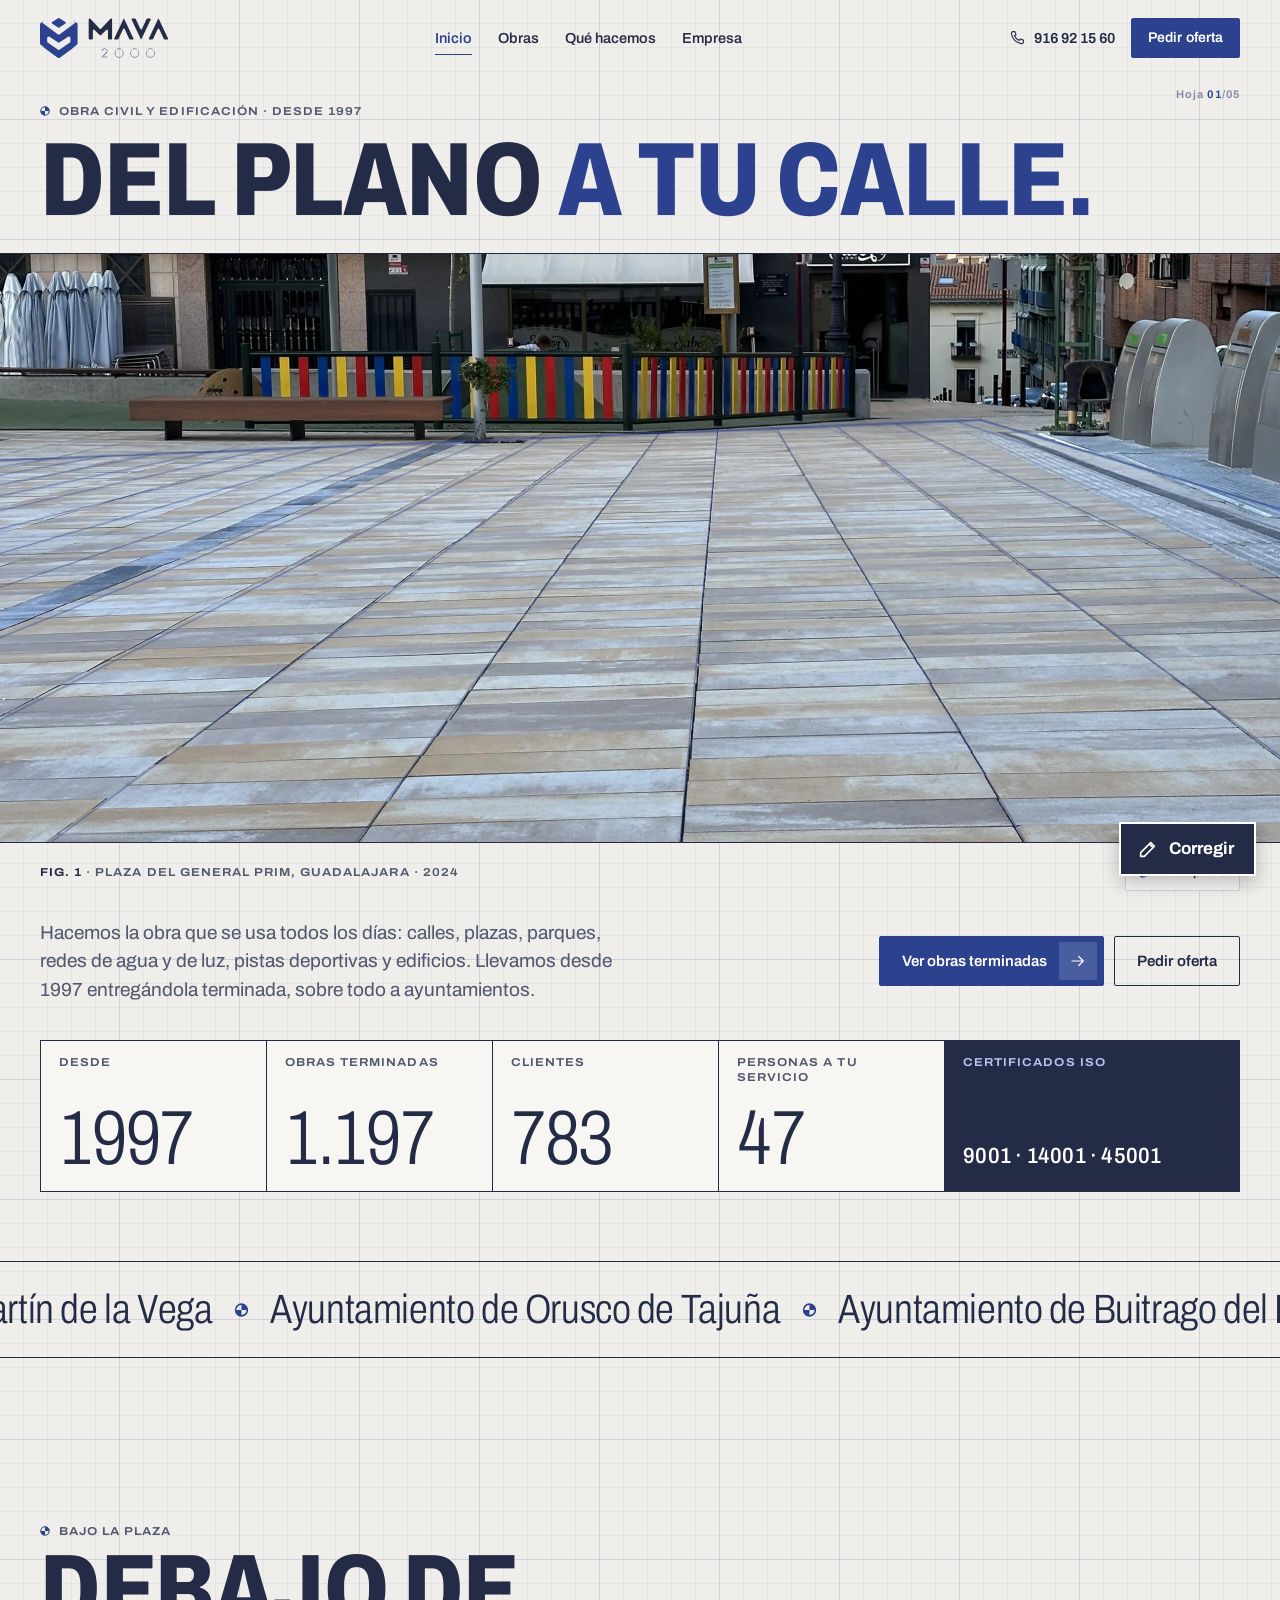
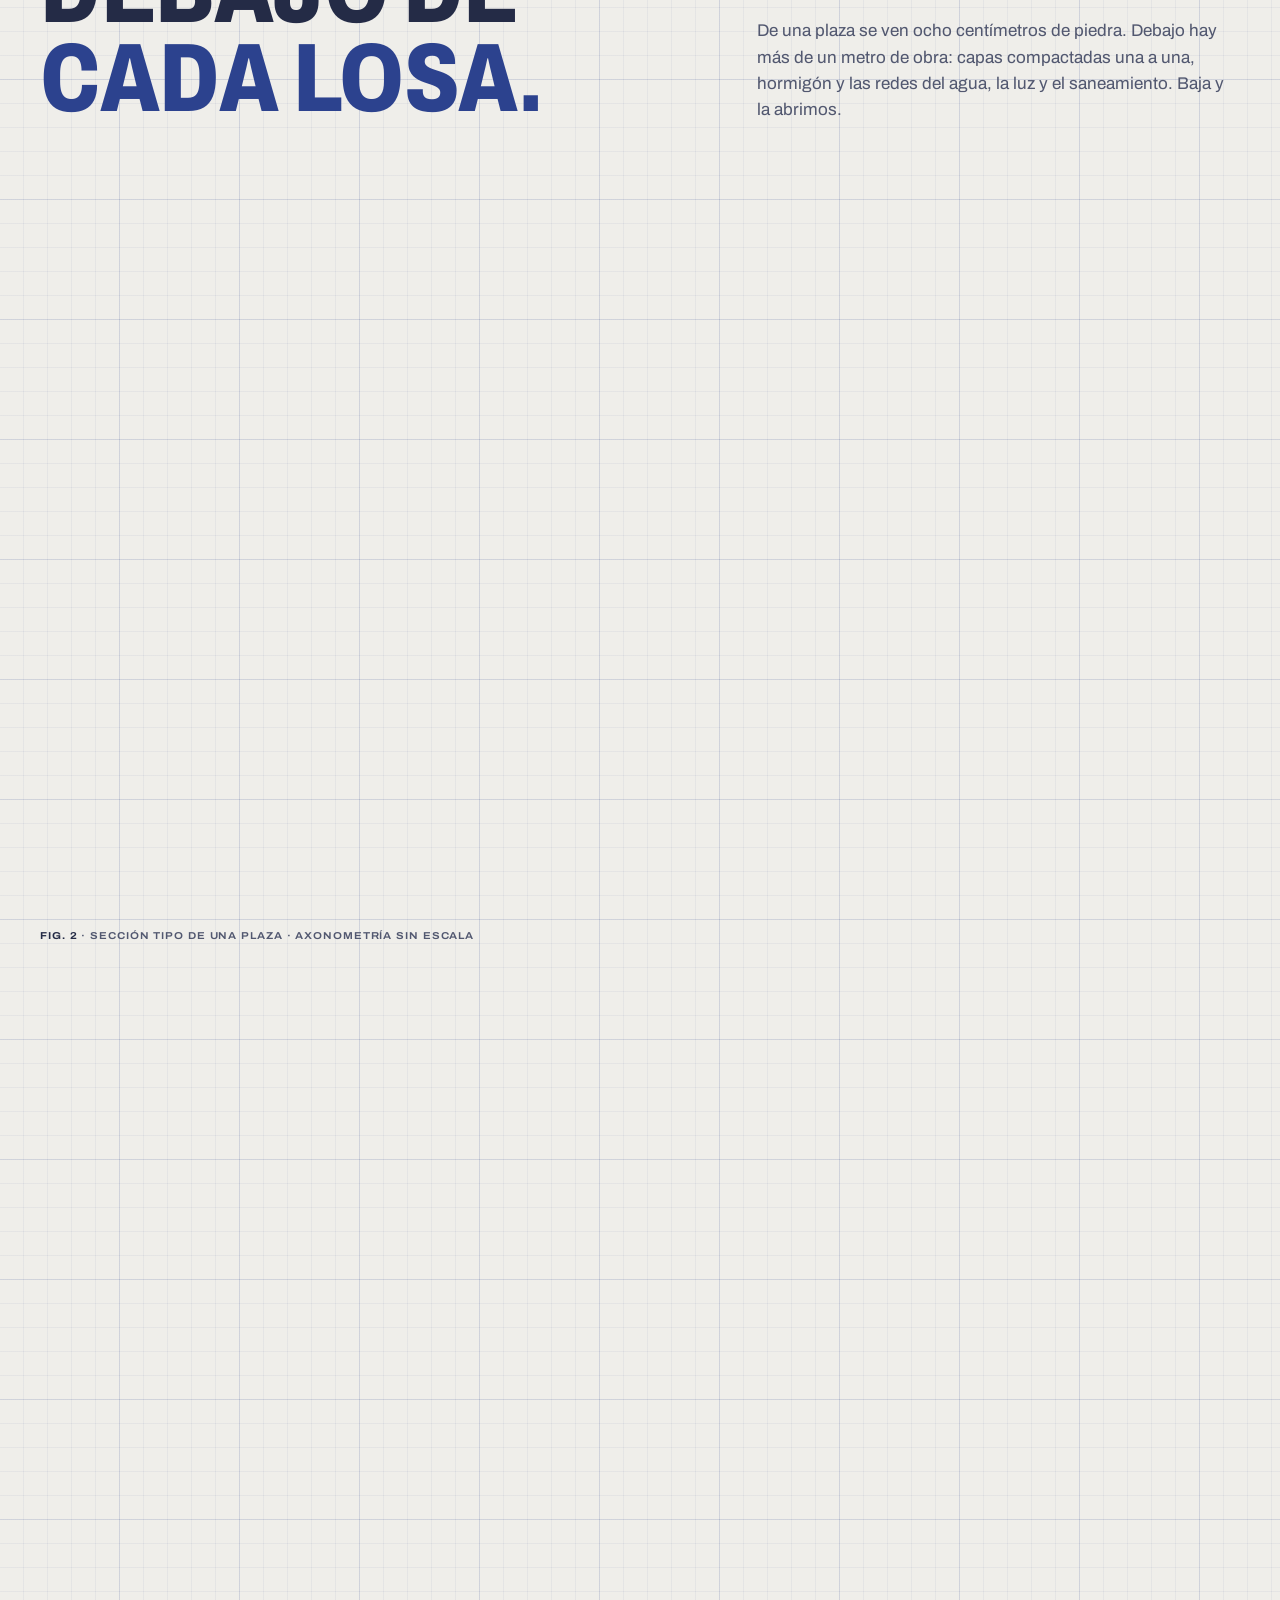
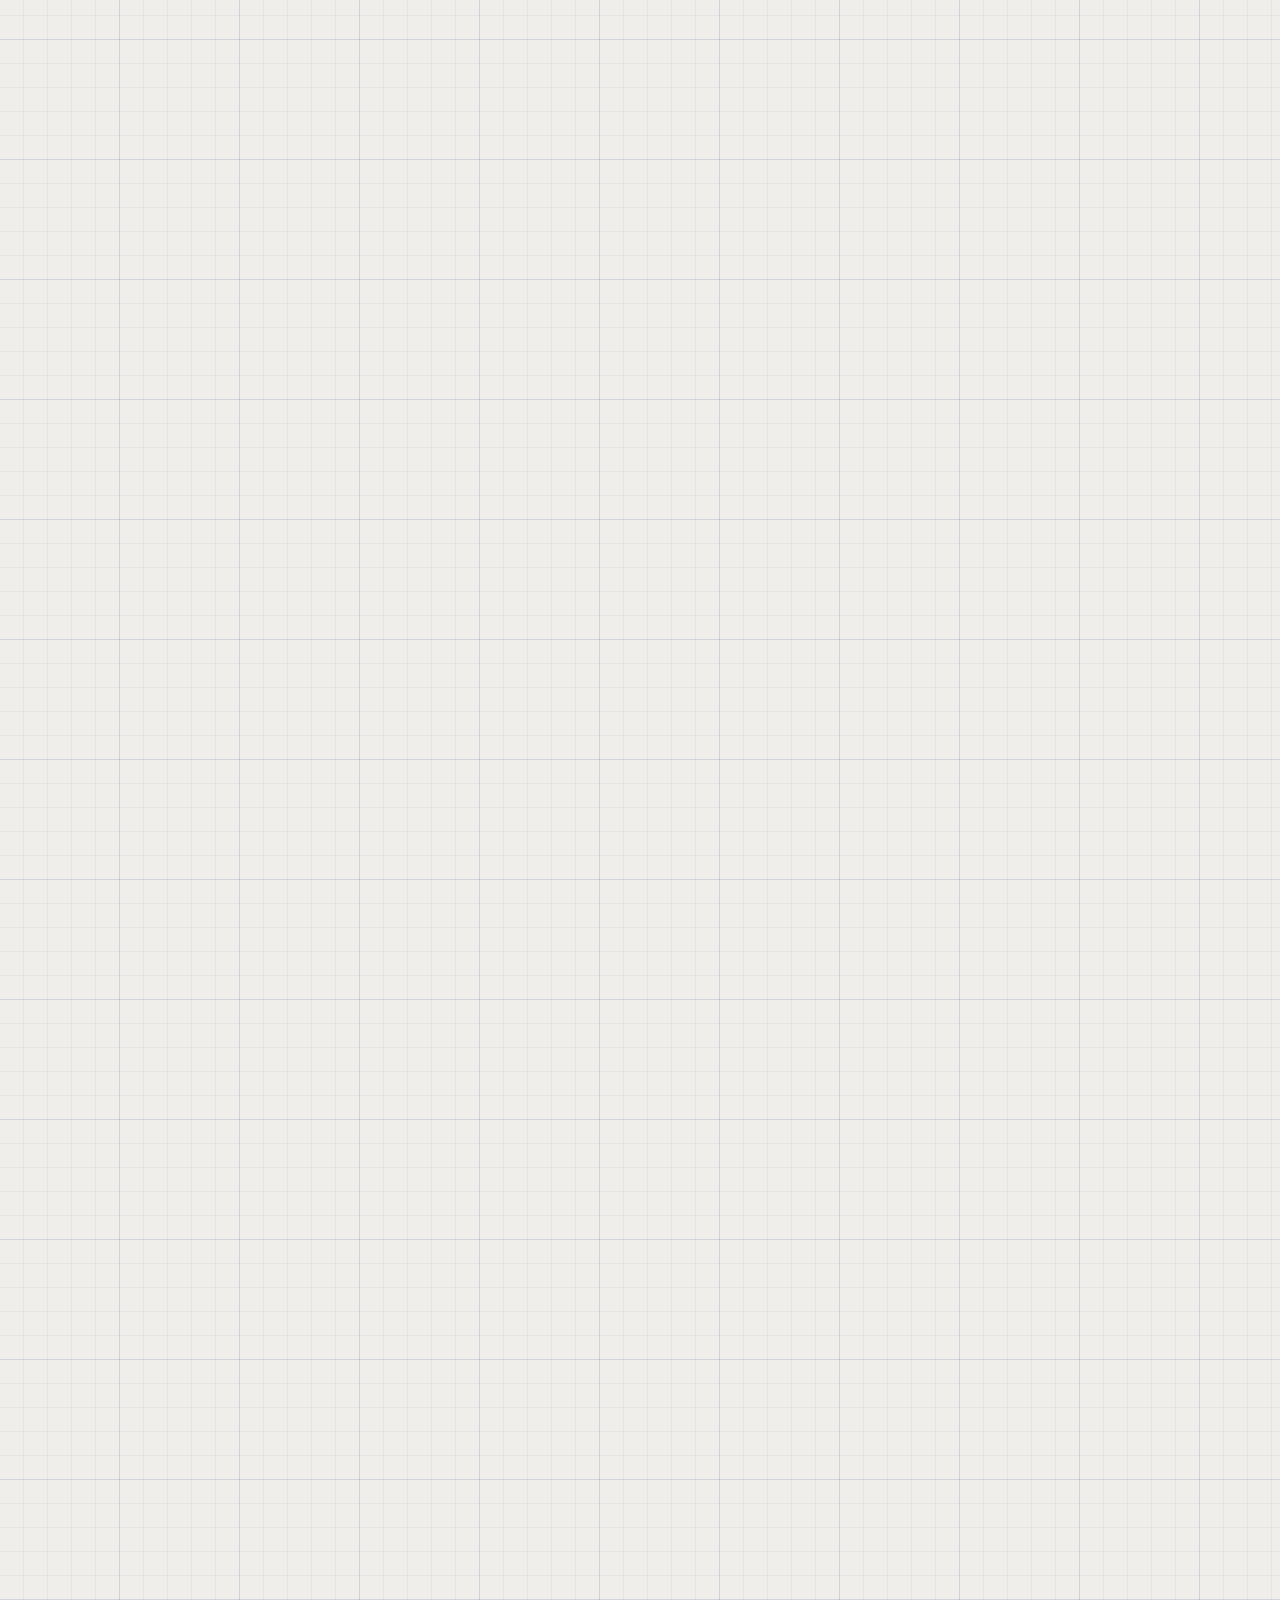
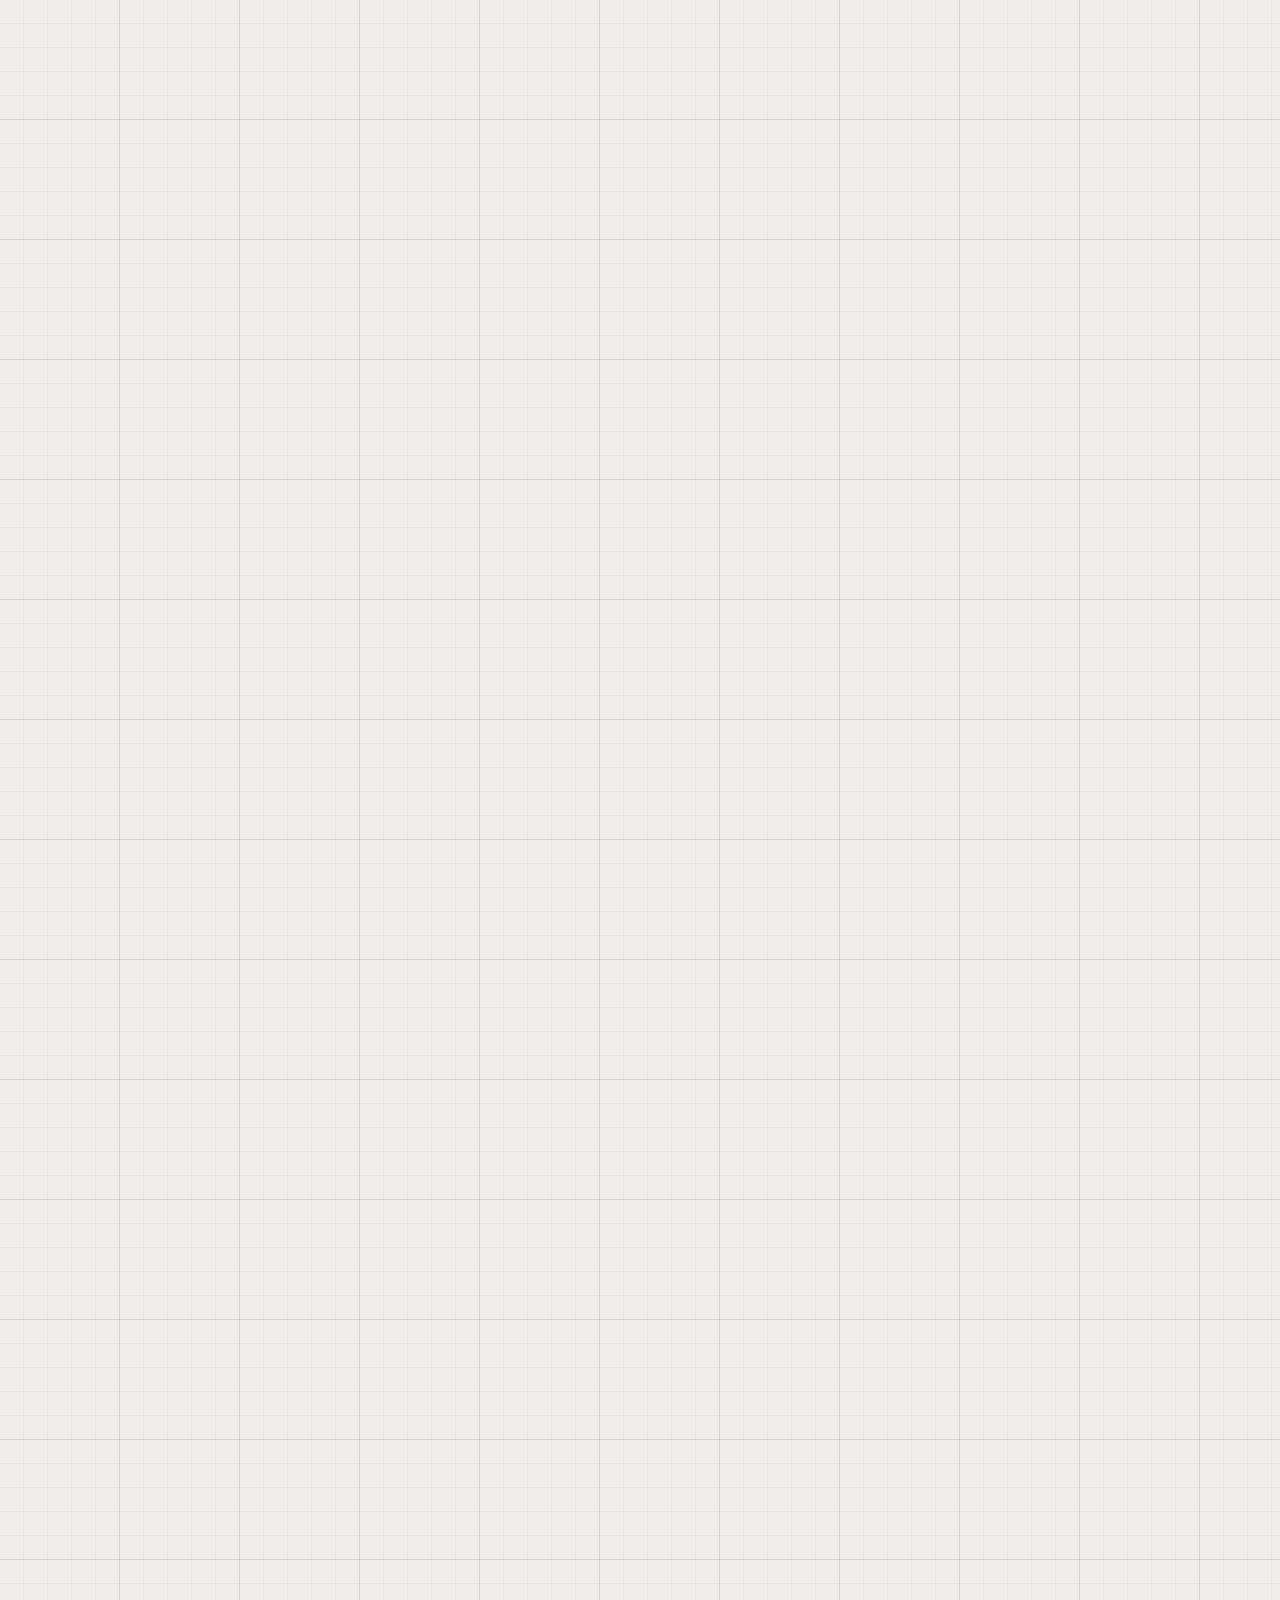
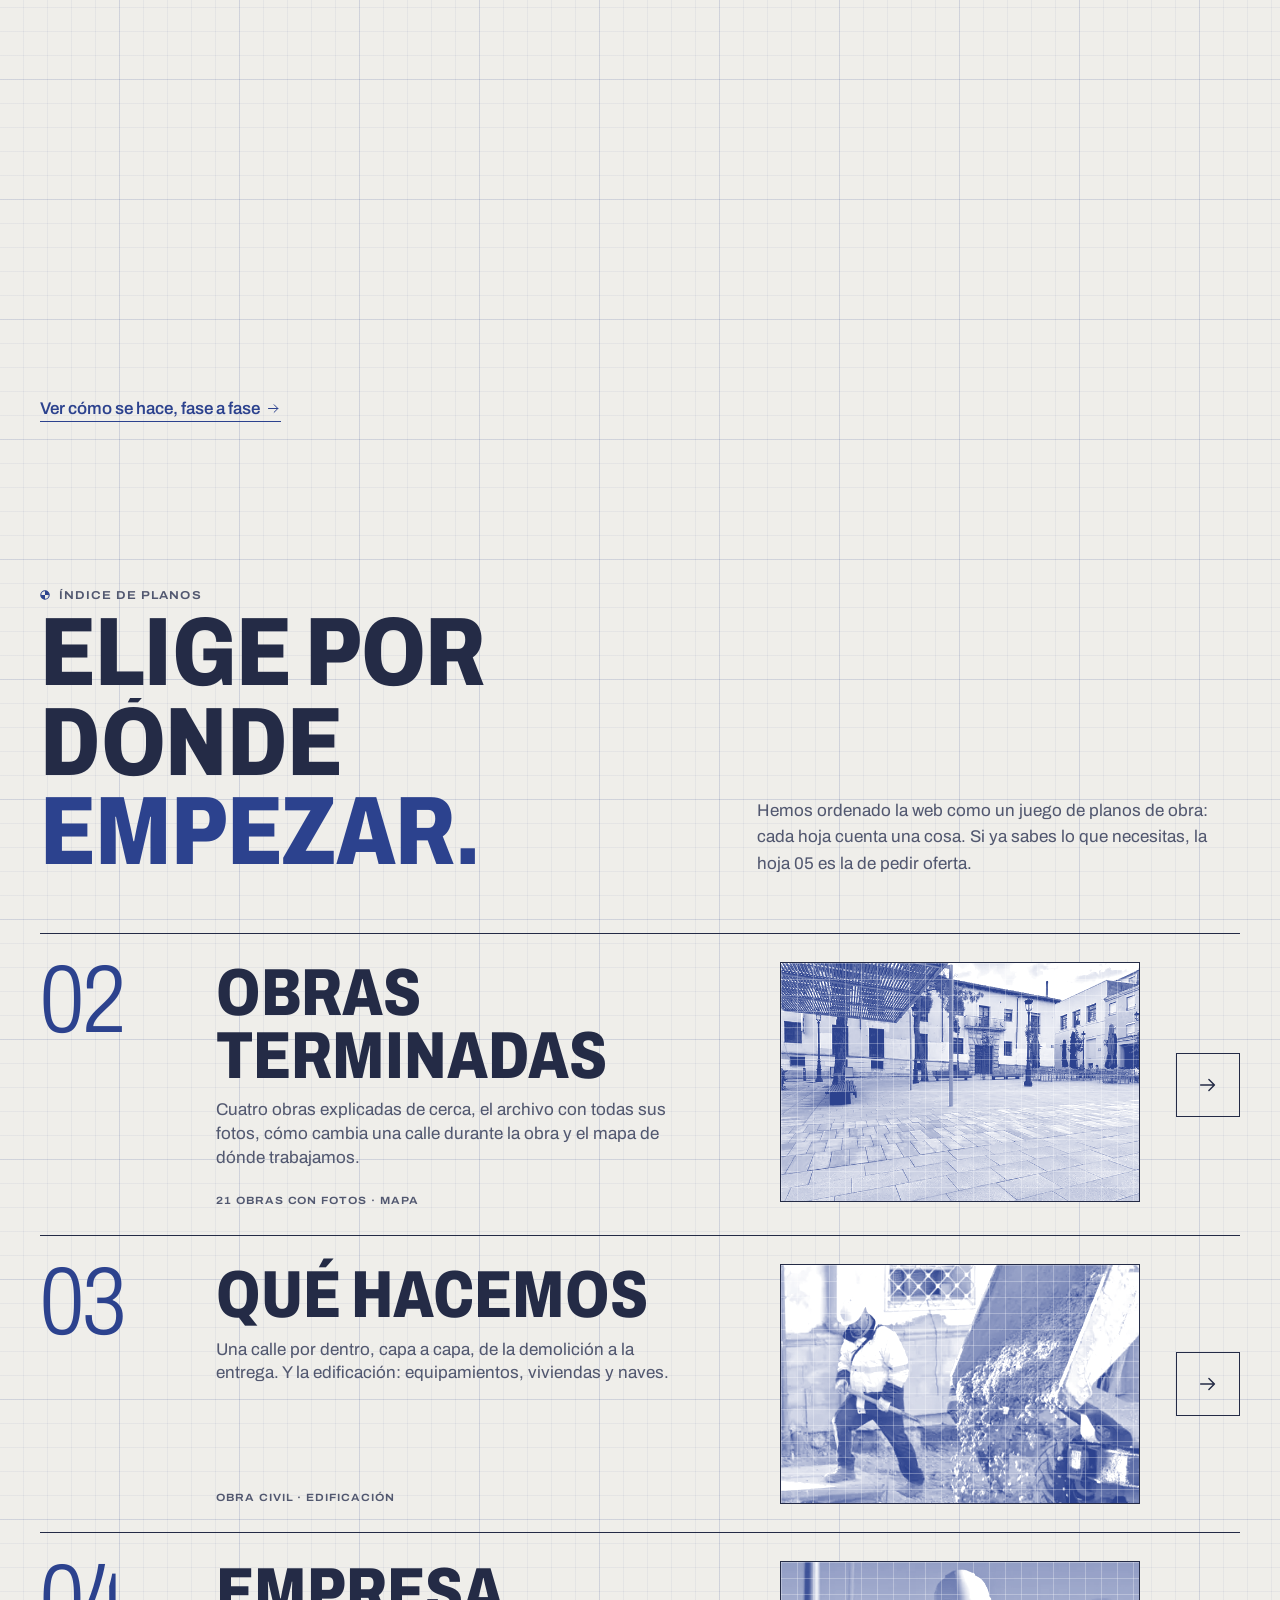
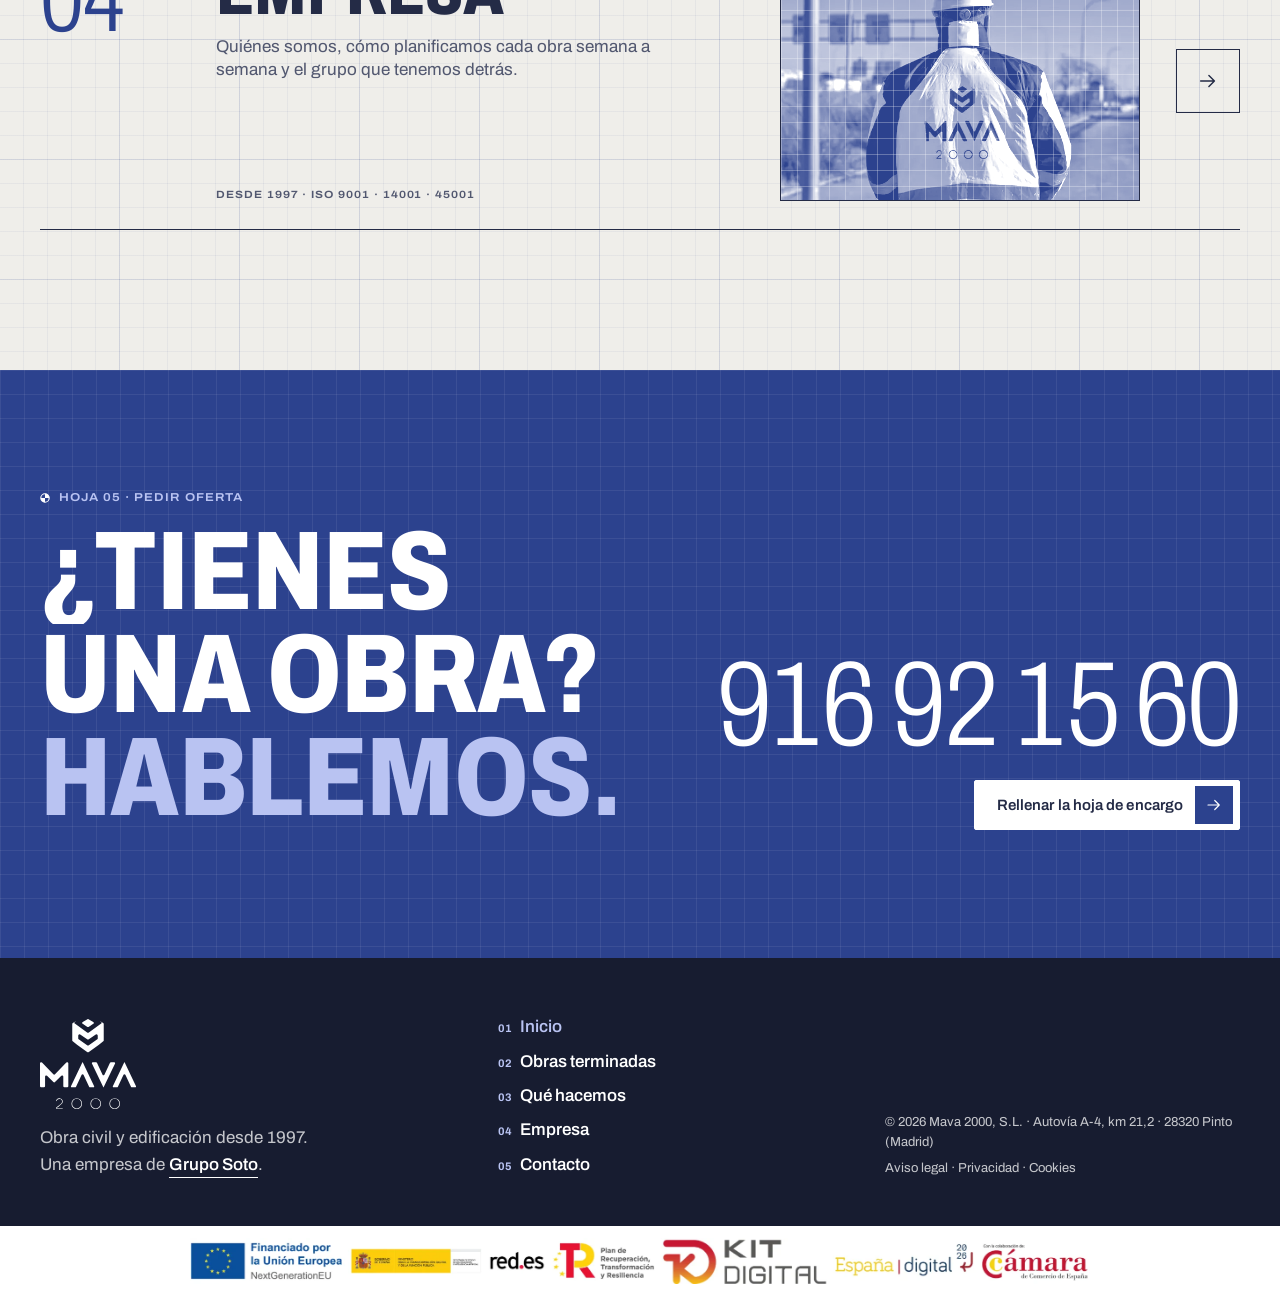
==== commit 9da27735: "Versión de prueba de la web de Mava 2000 (8821bcc)" ====
--- a/index.html
+++ b/index.html
@@ -291,6 +291,6 @@
   <!-- /parcial:dock -->
 
   <script src="assets/js/inicio.js" defer></script>
-  <script src="revision.js" data-web="Mava 2000" data-clave="mava2000" defer></script>
+  <script src="revision.js" data-web="Mava 2000" data-clave="mava2000" data-api="https://notas-web.soto-ecotrans.workers.dev" defer></script>
 </body>
 </html>
